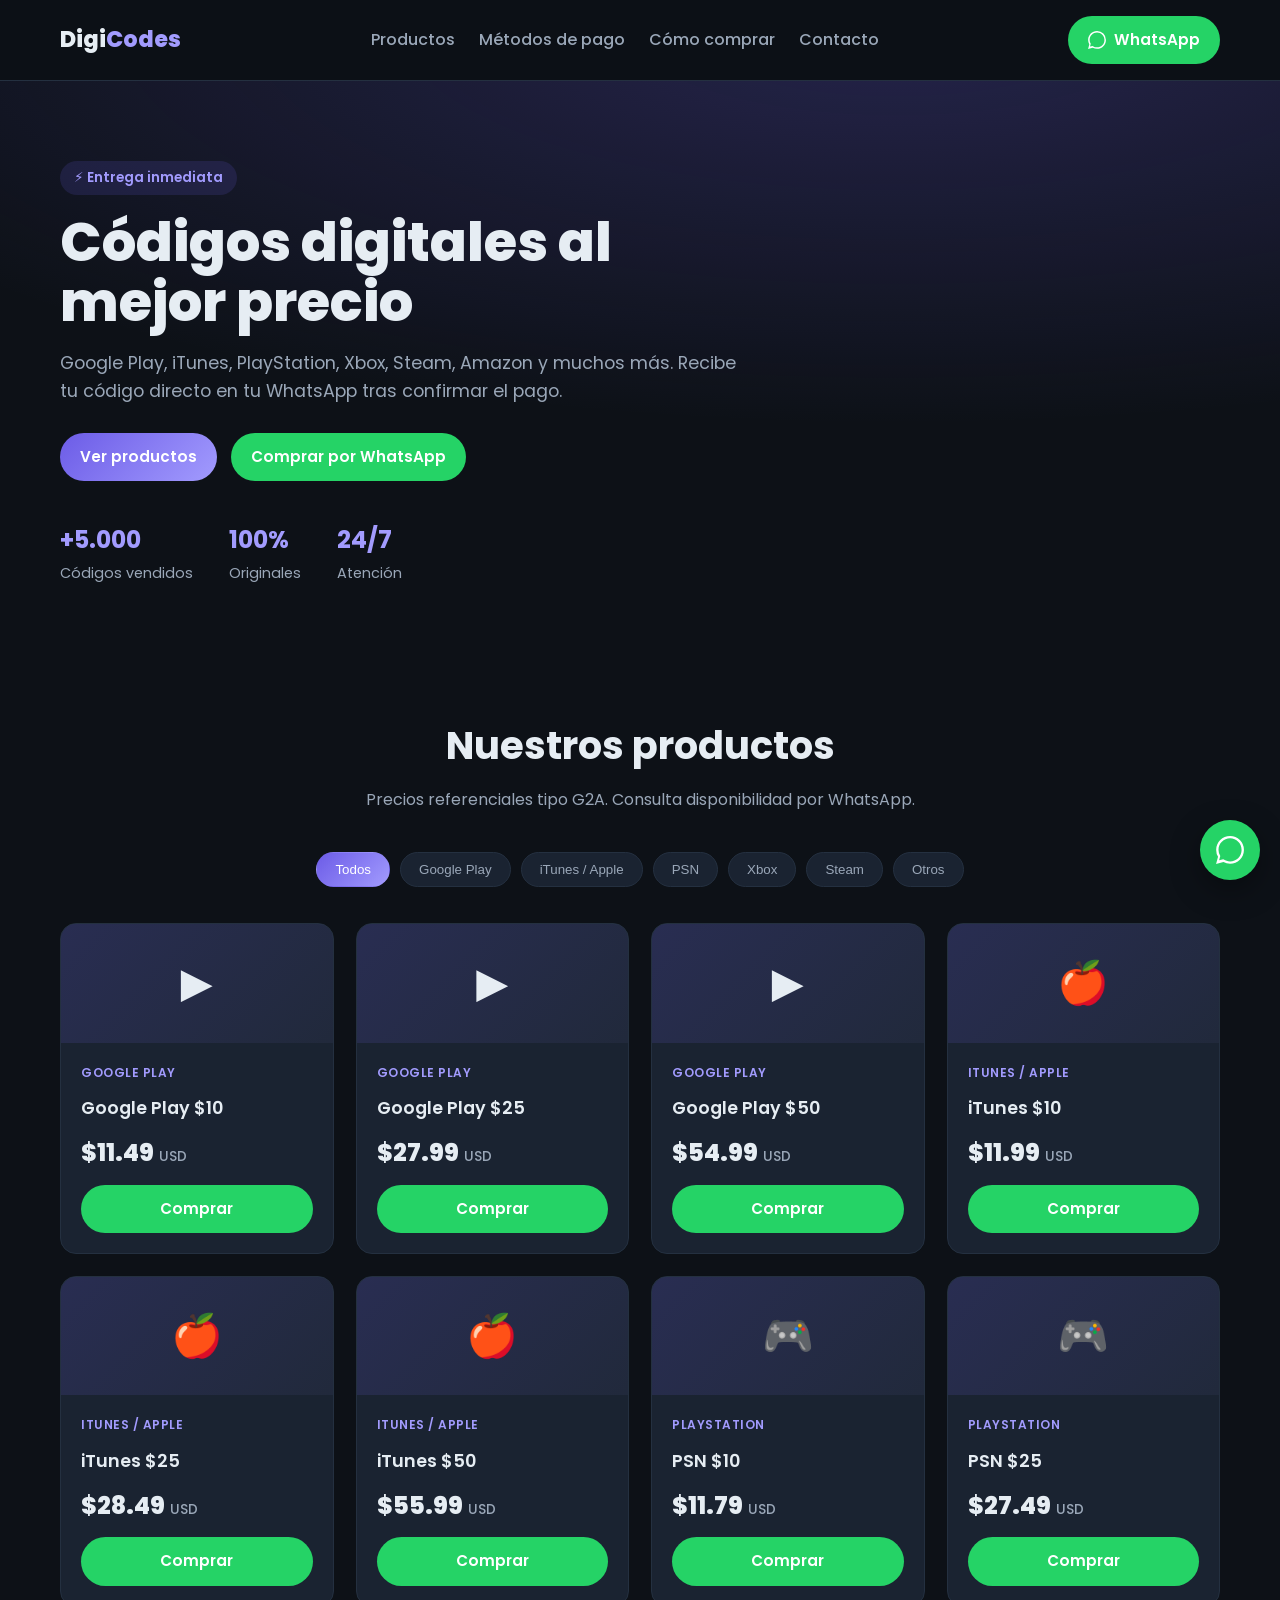
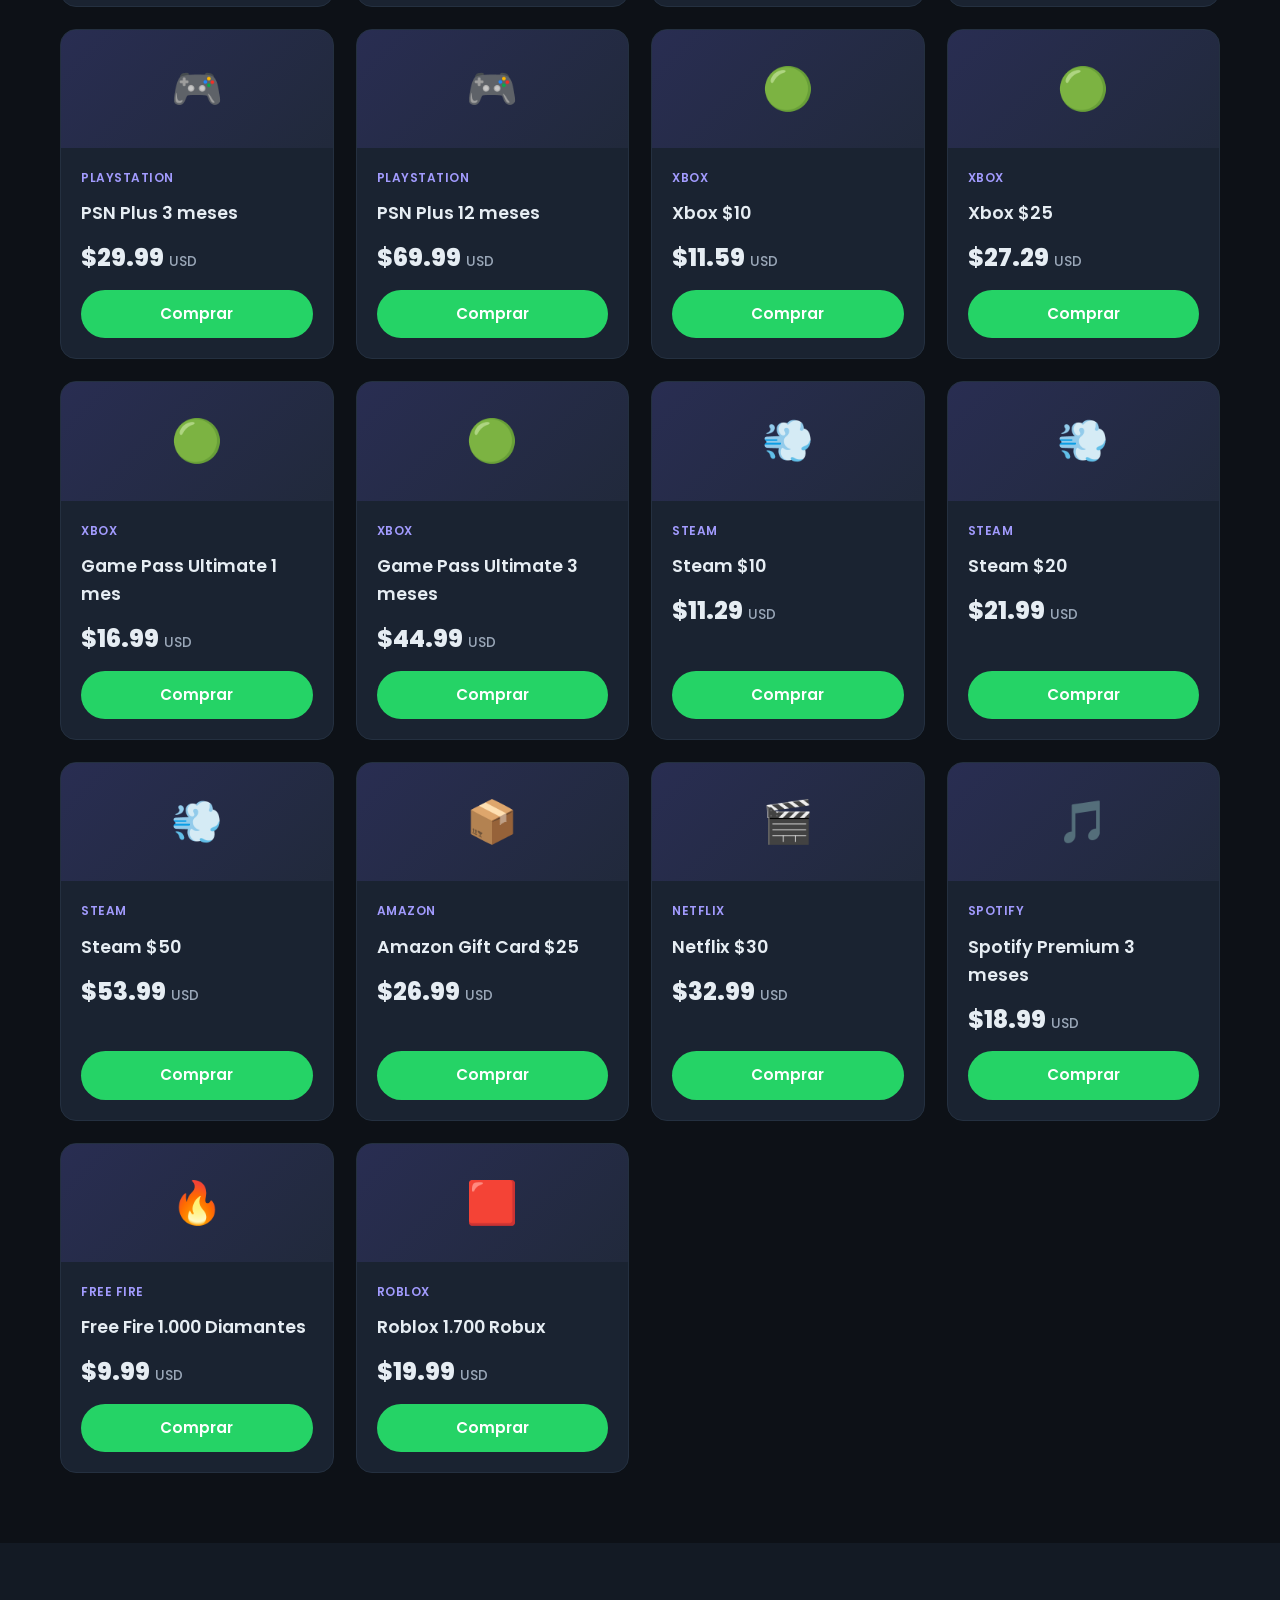
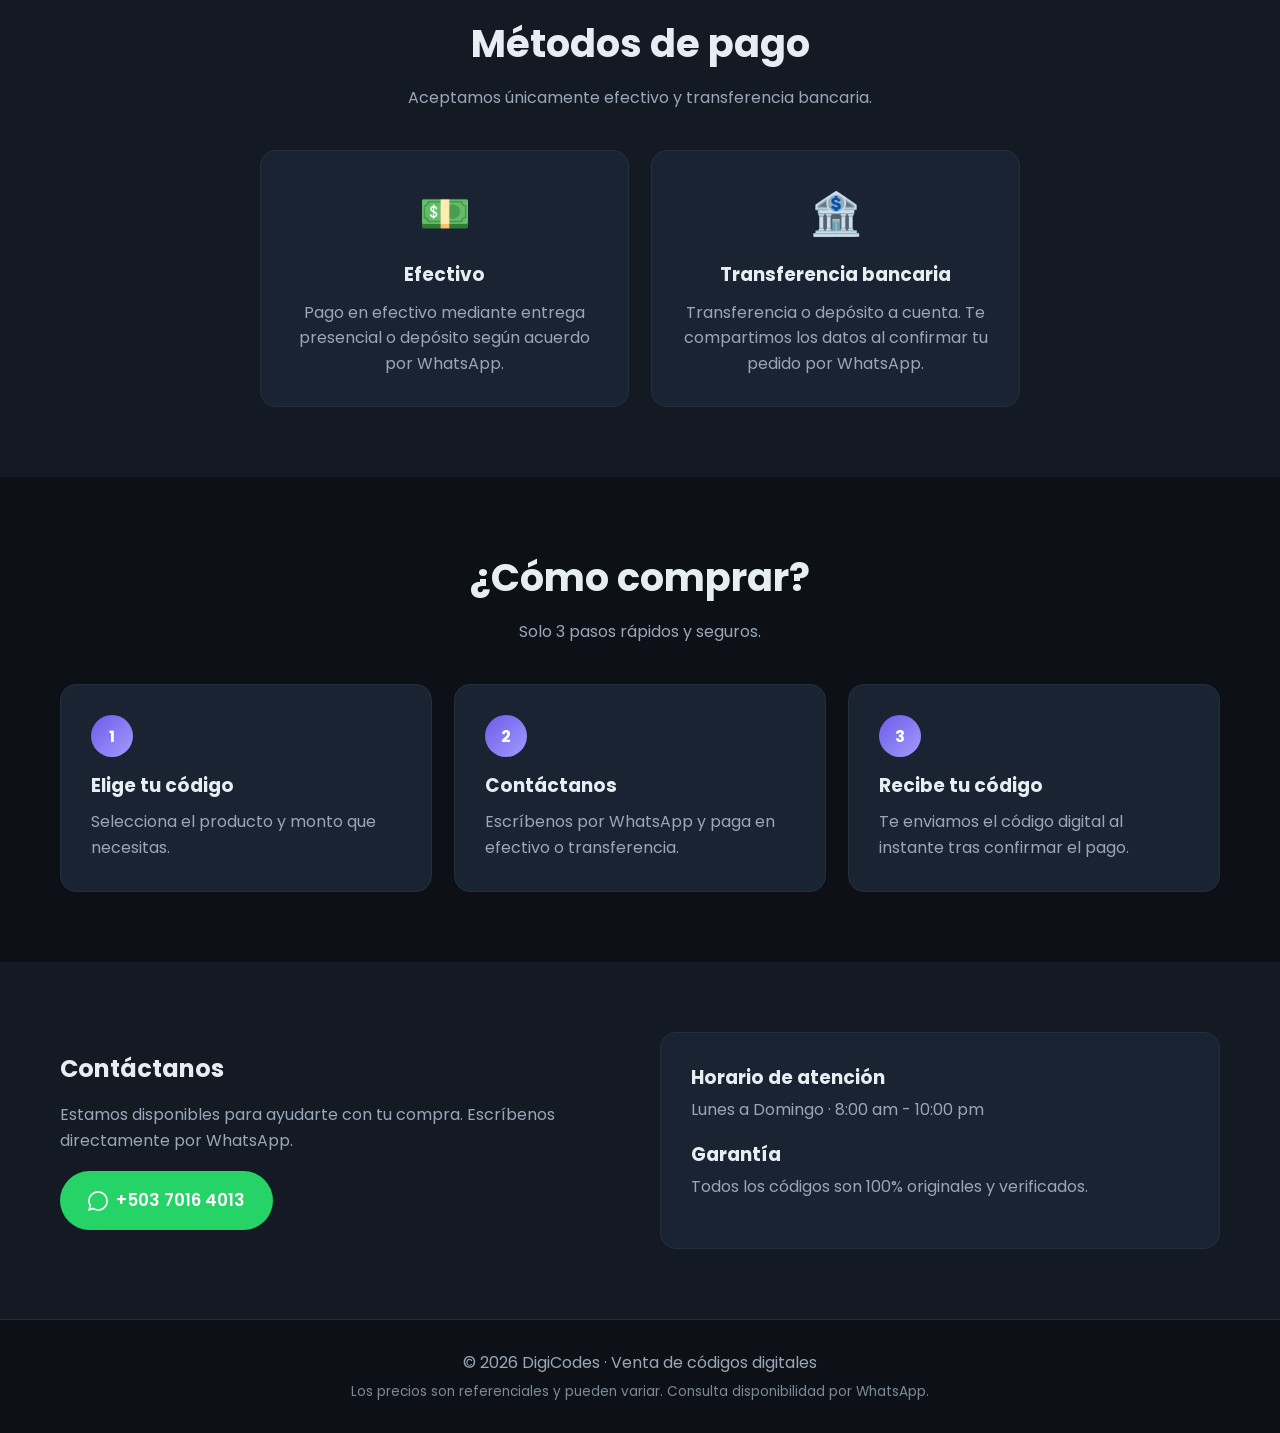
==== index.html @ 92177e7c "Crear tienda de códigos digitales (Google, iTunes, PSN, Xbox, etc.) con precios, pago en efectivo/tr" ====
<!DOCTYPE html>
<html lang="es">
<head>
  <meta charset="UTF-8">
  <meta name="viewport" content="width=device-width, initial-scale=1.0">
  <meta name="description" content="Venta de códigos digitales: Google Play, iTunes, PSN, Xbox, Steam, Amazon y más. Pago en efectivo y transferencia. Entrega rápida por WhatsApp.">
  <title>DigiCodes | Venta de Códigos Digitales</title>
  <link rel="preconnect" href="https://fonts.googleapis.com">
  <link href="https://fonts.googleapis.com/css2?family=Poppins:wght@400;500;600;700;800&display=swap" rel="stylesheet">
  <link rel="stylesheet" href="styles.css">
</head>
<body>
  <!-- Header -->
  <header class="header">
    <div class="container header__inner">
      <a href="#" class="logo">Digi<span>Codes</span></a>
      <nav class="nav" id="nav">
        <a href="#productos">Productos</a>
        <a href="#pagos">Métodos de pago</a>
        <a href="#como">Cómo comprar</a>
        <a href="#contacto">Contacto</a>
      </nav>
      <a class="btn btn--wa header__wa" href="https://wa.me/50370164013" target="_blank" rel="noopener">
        <svg viewBox="0 0 24 24" width="18" height="18" fill="currentColor"><path d="M.057 24l1.687-6.163a11.867 11.867 0 01-1.587-5.946C.16 5.335 5.495 0 12.05 0a11.82 11.82 0 018.413 3.488 11.824 11.824 0 013.48 8.414c-.003 6.557-5.338 11.892-11.893 11.892a11.9 11.9 0 01-5.688-1.448L.057 24zm6.597-3.807c1.676.995 3.276 1.591 5.392 1.592 5.448 0 9.886-4.434 9.889-9.885.002-5.462-4.415-9.89-9.881-9.892-5.452 0-9.887 4.434-9.889 9.884a9.82 9.82 0 001.51 5.26l-.999 3.648 3.478-.897z"/></svg>
        WhatsApp
      </a>
      <button class="nav-toggle" id="navToggle" aria-label="Abrir menú">☰</button>
    </div>
  </header>

  <!-- Hero -->
  <section class="hero">
    <div class="container hero__inner">
      <div class="hero__content">
        <span class="badge">⚡ Entrega inmediata</span>
        <h1>Códigos digitales al mejor precio</h1>
        <p>Google Play, iTunes, PlayStation, Xbox, Steam, Amazon y muchos más. Recibe tu código directo en tu WhatsApp tras confirmar el pago.</p>
        <div class="hero__actions">
          <a href="#productos" class="btn btn--primary">Ver productos</a>
          <a href="https://wa.me/50370164013?text=Hola,%20quiero%20comprar%20un%20c%C3%B3digo%20digital" target="_blank" rel="noopener" class="btn btn--wa">Comprar por WhatsApp</a>
        </div>
        <div class="hero__trust">
          <div><strong>+5.000</strong><span>Códigos vendidos</span></div>
          <div><strong>100%</strong><span>Originales</span></div>
          <div><strong>24/7</strong><span>Atención</span></div>
        </div>
      </div>
    </div>
  </section>

  <!-- Productos -->
  <section class="section" id="productos">
    <div class="container">
      <div class="section__head">
        <h2>Nuestros productos</h2>
        <p>Precios referenciales tipo G2A. Consulta disponibilidad por WhatsApp.</p>
      </div>

      <div class="filters" id="filters">
        <button class="chip active" data-filter="all">Todos</button>
        <button class="chip" data-filter="google">Google Play</button>
        <button class="chip" data-filter="apple">iTunes / Apple</button>
        <button class="chip" data-filter="psn">PSN</button>
        <button class="chip" data-filter="xbox">Xbox</button>
        <button class="chip" data-filter="steam">Steam</button>
        <button class="chip" data-filter="otros">Otros</button>
      </div>

      <div class="grid" id="productsGrid"><!-- Productos generados por JS --></div>
    </div>
  </section>

  <!-- Métodos de pago -->
  <section class="section section--alt" id="pagos">
    <div class="container">
      <div class="section__head">
        <h2>Métodos de pago</h2>
        <p>Aceptamos únicamente efectivo y transferencia bancaria.</p>
      </div>
      <div class="pay-grid">
        <div class="pay-card">
          <div class="pay-card__icon">💵</div>
          <h3>Efectivo</h3>
          <p>Pago en efectivo mediante entrega presencial o depósito según acuerdo por WhatsApp.</p>
        </div>
        <div class="pay-card">
          <div class="pay-card__icon">🏦</div>
          <h3>Transferencia bancaria</h3>
          <p>Transferencia o depósito a cuenta. Te compartimos los datos al confirmar tu pedido por WhatsApp.</p>
        </div>
      </div>
    </div>
  </section>

  <!-- Cómo comprar -->
  <section class="section" id="como">
    <div class="container">
      <div class="section__head">
        <h2>¿Cómo comprar?</h2>
        <p>Solo 3 pasos rápidos y seguros.</p>
      </div>
      <div class="steps">
        <div class="step"><span class="step__num">1</span><h3>Elige tu código</h3><p>Selecciona el producto y monto que necesitas.</p></div>
        <div class="step"><span class="step__num">2</span><h3>Contáctanos</h3><p>Escríbenos por WhatsApp y paga en efectivo o transferencia.</p></div>
        <div class="step"><span class="step__num">3</span><h3>Recibe tu código</h3><p>Te enviamos el código digital al instante tras confirmar el pago.</p></div>
      </div>
    </div>
  </section>

  <!-- Contacto -->
  <section class="section section--alt" id="contacto">
    <div class="container contacto">
      <div>
        <h2>Contáctanos</h2>
        <p>Estamos disponibles para ayudarte con tu compra. Escríbenos directamente por WhatsApp.</p>
        <a class="btn btn--wa btn--lg" href="https://wa.me/50370164013?text=Hola,%20quiero%20informaci%C3%B3n%20sobre%20los%20c%C3%B3digos%20digitales" target="_blank" rel="noopener">
          <svg viewBox="0 0 24 24" width="20" height="20" fill="currentColor"><path d="M.057 24l1.687-6.163a11.867 11.867 0 01-1.587-5.946C.16 5.335 5.495 0 12.05 0a11.82 11.82 0 018.413 3.488 11.824 11.824 0 013.48 8.414c-.003 6.557-5.338 11.892-11.893 11.892a11.9 11.9 0 01-5.688-1.448L.057 24zm6.597-3.807c1.676.995 3.276 1.591 5.392 1.592 5.448 0 9.886-4.434 9.889-9.885.002-5.462-4.415-9.89-9.881-9.892-5.452 0-9.887 4.434-9.889 9.884a9.82 9.82 0 001.51 5.26l-.999 3.648 3.478-.897z"/></svg>
          +503 7016 4013
        </a>
      </div>
      <div class="contacto__box">
        <h3>Horario de atención</h3>
        <p>Lunes a Domingo · 8:00 am - 10:00 pm</p>
        <h3>Garantía</h3>
        <p>Todos los códigos son 100% originales y verificados.</p>
      </div>
    </div>
  </section>

  <!-- Footer -->
  <footer class="footer">
    <div class="container footer__inner">
      <p>© <span id="year"></span> DigiCodes · Venta de códigos digitales</p>
      <p class="footer__note">Los precios son referenciales y pueden variar. Consulta disponibilidad por WhatsApp.</p>
    </div>
  </footer>

  <a class="wa-float" href="https://wa.me/50370164013?text=Hola,%20quiero%20comprar%20un%20c%C3%B3digo%20digital" target="_blank" rel="noopener" aria-label="WhatsApp">
    <svg viewBox="0 0 24 24" width="28" height="28" fill="currentColor"><path d="M.057 24l1.687-6.163a11.867 11.867 0 01-1.587-5.946C.16 5.335 5.495 0 12.05 0a11.82 11.82 0 018.413 3.488 11.824 11.824 0 013.48 8.414c-.003 6.557-5.338 11.892-11.893 11.892a11.9 11.9 0 01-5.688-1.448L.057 24zm6.597-3.807c1.676.995 3.276 1.591 5.392 1.592 5.448 0 9.886-4.434 9.889-9.885.002-5.462-4.415-9.89-9.881-9.892-5.452 0-9.887 4.434-9.889 9.884a9.82 9.82 0 001.51 5.26l-.999 3.648 3.478-.897z"/></svg>
  </a>

  <script src="script.js"></script>
</body>
</html>
---- styles.css ----
:root{
  --bg:#0d1117;
  --bg-alt:#131a24;
  --card:#1a2331;
  --primary:#6c5ce7;
  --primary-2:#a29bfe;
  --wa:#25d366;
  --text:#e6edf3;
  --muted:#9aa7b8;
  --border:#243040;
  --radius:16px;
  --shadow:0 10px 30px rgba(0,0,0,.35);
}
*{margin:0;padding:0;box-sizing:border-box}
html{scroll-behavior:smooth}
body{font-family:'Poppins',system-ui,sans-serif;background:var(--bg);color:var(--text);line-height:1.6}
.container{width:min(1160px,92%);margin:0 auto}
a{color:inherit;text-decoration:none}
img{max-width:100%}

/* Buttons */
.btn{display:inline-flex;align-items:center;gap:8px;padding:12px 20px;border-radius:999px;font-weight:600;font-size:.95rem;border:none;cursor:pointer;transition:.2s transform,.2s box-shadow,.2s background}
.btn:hover{transform:translateY(-2px)}
.btn--primary{background:linear-gradient(135deg,var(--primary),var(--primary-2));color:#fff}
.btn--wa{background:var(--wa);color:#fff}
.btn--lg{padding:16px 28px;font-size:1.05rem}

/* Header */
.header{position:sticky;top:0;z-index:50;background:rgba(13,17,23,.85);backdrop-filter:blur(12px);border-bottom:1px solid var(--border)}
.header__inner{display:flex;align-items:center;justify-content:space-between;gap:16px;padding:16px 0}
.logo{font-weight:800;font-size:1.4rem}
.logo span{color:var(--primary-2)}
.nav{display:flex;gap:24px}
.nav a{color:var(--muted);font-weight:500;transition:.2s color}
.nav a:hover{color:var(--text)}
.nav-toggle{display:none;background:none;border:none;color:var(--text);font-size:1.6rem;cursor:pointer}

/* Hero */
.hero{padding:80px 0 60px;background:radial-gradient(1200px 400px at 70% -10%,rgba(108,92,231,.25),transparent),var(--bg)}
.hero__content{max-width:680px}
.badge{display:inline-block;background:rgba(108,92,231,.15);color:var(--primary-2);padding:6px 14px;border-radius:999px;font-size:.85rem;font-weight:600;margin-bottom:18px}
.hero h1{font-size:clamp(2rem,5vw,3.4rem);font-weight:800;line-height:1.1;margin-bottom:16px}
.hero p{color:var(--muted);font-size:1.1rem;margin-bottom:28px}
.hero__actions{display:flex;flex-wrap:wrap;gap:14px;margin-bottom:40px}
.hero__trust{display:flex;gap:36px;flex-wrap:wrap}
.hero__trust strong{display:block;font-size:1.5rem;color:var(--primary-2)}
.hero__trust span{color:var(--muted);font-size:.9rem}

/* Sections */
.section{padding:70px 0}
.section--alt{background:var(--bg-alt)}
.section__head{text-align:center;max-width:620px;margin:0 auto 40px}
.section__head h2{font-size:clamp(1.6rem,3vw,2.4rem);font-weight:700;margin-bottom:10px}
.section__head p{color:var(--muted)}

/* Filters */
.filters{display:flex;flex-wrap:wrap;gap:10px;justify-content:center;margin-bottom:36px}
.chip{background:var(--card);border:1px solid var(--border);color:var(--muted);padding:9px 18px;border-radius:999px;cursor:pointer;font-weight:500;transition:.2s}
.chip:hover{color:var(--text)}
.chip.active{background:linear-gradient(135deg,var(--primary),var(--primary-2));color:#fff;border-color:transparent}

/* Product grid */
.grid{display:grid;grid-template-columns:repeat(auto-fill,minmax(250px,1fr));gap:22px}
.card{background:var(--card);border:1px solid var(--border);border-radius:var(--radius);overflow:hidden;display:flex;flex-direction:column;transition:.25s transform,.25s box-shadow}
.card:hover{transform:translateY(-6px);box-shadow:var(--shadow)}
.card__top{padding:26px;text-align:center;font-size:2.6rem;background:linear-gradient(135deg,rgba(108,92,231,.18),rgba(162,155,254,.05))}
.card__body{padding:20px;display:flex;flex-direction:column;gap:12px;flex:1}
.card__cat{font-size:.75rem;text-transform:uppercase;letter-spacing:.5px;color:var(--primary-2);font-weight:600}
.card__title{font-size:1.1rem;font-weight:600}
.card__price{font-size:1.5rem;font-weight:800}
.card__price small{font-size:.85rem;color:var(--muted);font-weight:500}
.card .btn{margin-top:auto;justify-content:center}

/* Payments */
.pay-grid{display:grid;grid-template-columns:repeat(auto-fit,minmax(260px,1fr));gap:22px;max-width:760px;margin:0 auto}
.pay-card{background:var(--card);border:1px solid var(--border);border-radius:var(--radius);padding:30px;text-align:center}
.pay-card__icon{font-size:2.6rem;margin-bottom:12px}
.pay-card h3{margin-bottom:10px}
.pay-card p{color:var(--muted)}

/* Steps */
.steps{display:grid;grid-template-columns:repeat(auto-fit,minmax(240px,1fr));gap:22px}
.step{background:var(--card);border:1px solid var(--border);border-radius:var(--radius);padding:30px;position:relative}
.step__num{display:inline-flex;align-items:center;justify-content:center;width:42px;height:42px;border-radius:50%;background:linear-gradient(135deg,var(--primary),var(--primary-2));color:#fff;font-weight:700;margin-bottom:14px}
.step h3{margin-bottom:8px}
.step p{color:var(--muted)}

/* Contacto */
.contacto{display:grid;grid-template-columns:1fr 1fr;gap:40px;align-items:center}
.contacto h2{margin-bottom:14px}
.contacto p{color:var(--muted);margin-bottom:18px}
.contacto__box{background:var(--card);border:1px solid var(--border);border-radius:var(--radius);padding:30px}
.contacto__box h3{margin-bottom:4px}
.contacto__box p{margin-bottom:18px}

/* Footer */
.footer{border-top:1px solid var(--border);padding:30px 0;background:var(--bg)}
.footer__inner{text-align:center;color:var(--muted)}
.footer__note{font-size:.85rem;margin-top:6px;opacity:.8}

/* WhatsApp float */
.wa-float{position:fixed;right:20px;bottom:20px;width:60px;height:60px;background:var(--wa);color:#fff;border-radius:50%;display:flex;align-items:center;justify-content:center;box-shadow:var(--shadow);z-index:60;transition:.2s transform}
.wa-float:hover{transform:scale(1.08)}

/* Responsive */
@media(max-width:820px){
  .nav{position:fixed;top:68px;right:0;flex-direction:column;background:var(--bg-alt);width:220px;padding:20px;gap:16px;border-left:1px solid var(--border);border-bottom:1px solid var(--border);border-radius:0 0 0 16px;transform:translateX(110%);transition:.25s;height:auto}
  .nav.open{transform:translateX(0)}
  .nav-toggle{display:block}
  .header__wa{display:none}
  .contacto{grid-template-columns:1fr}
}
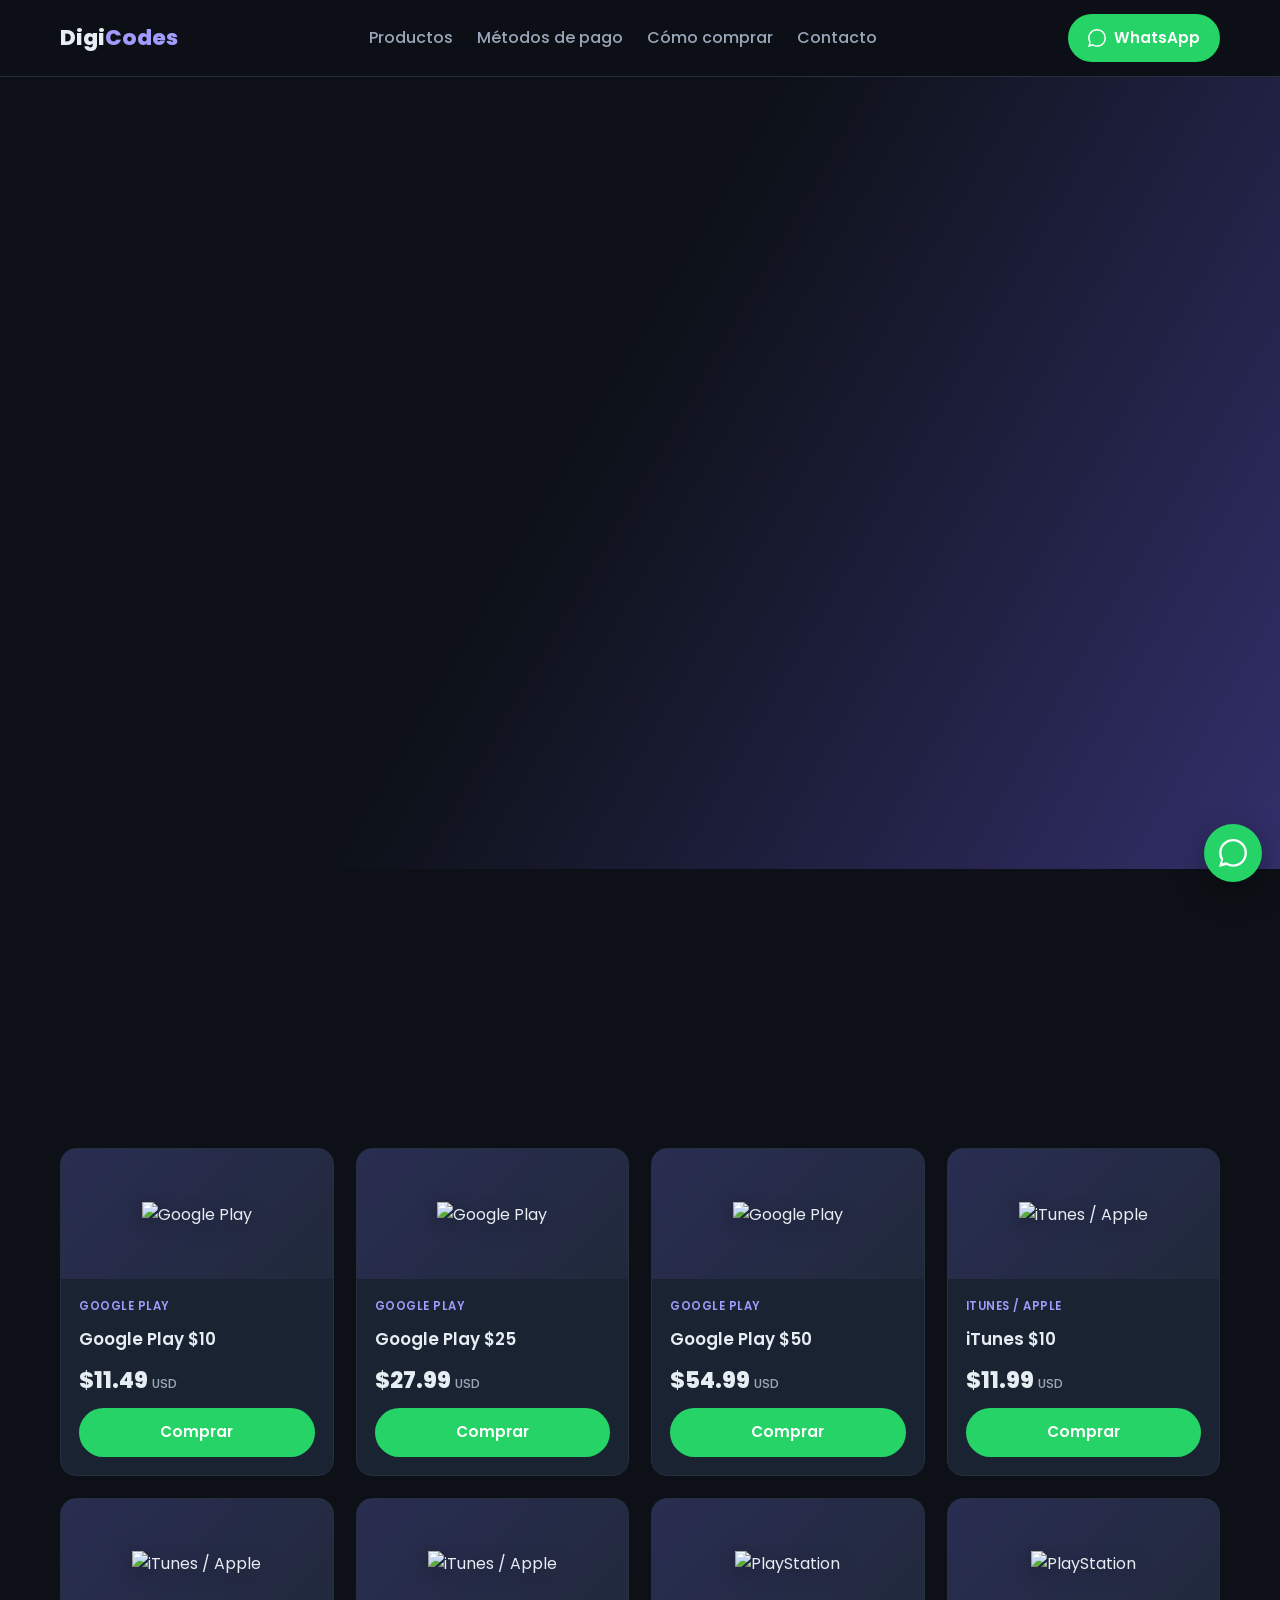
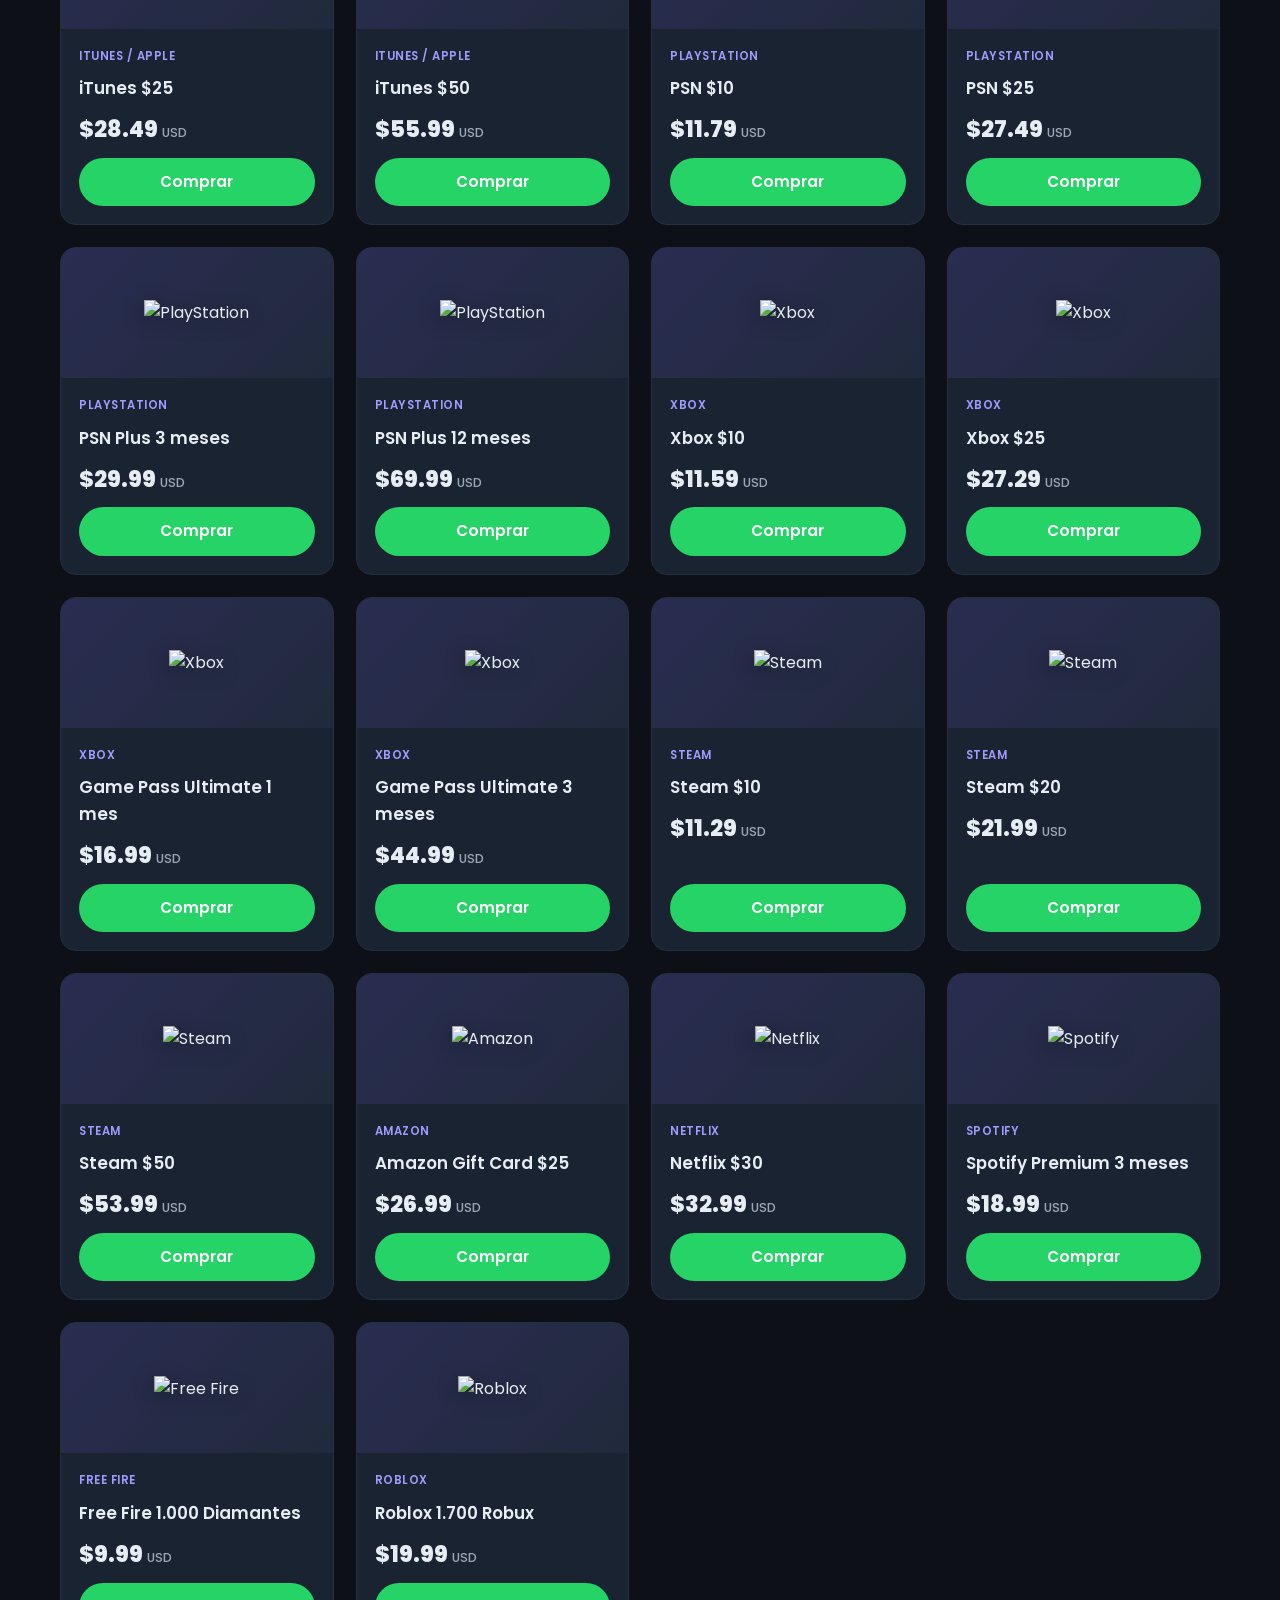
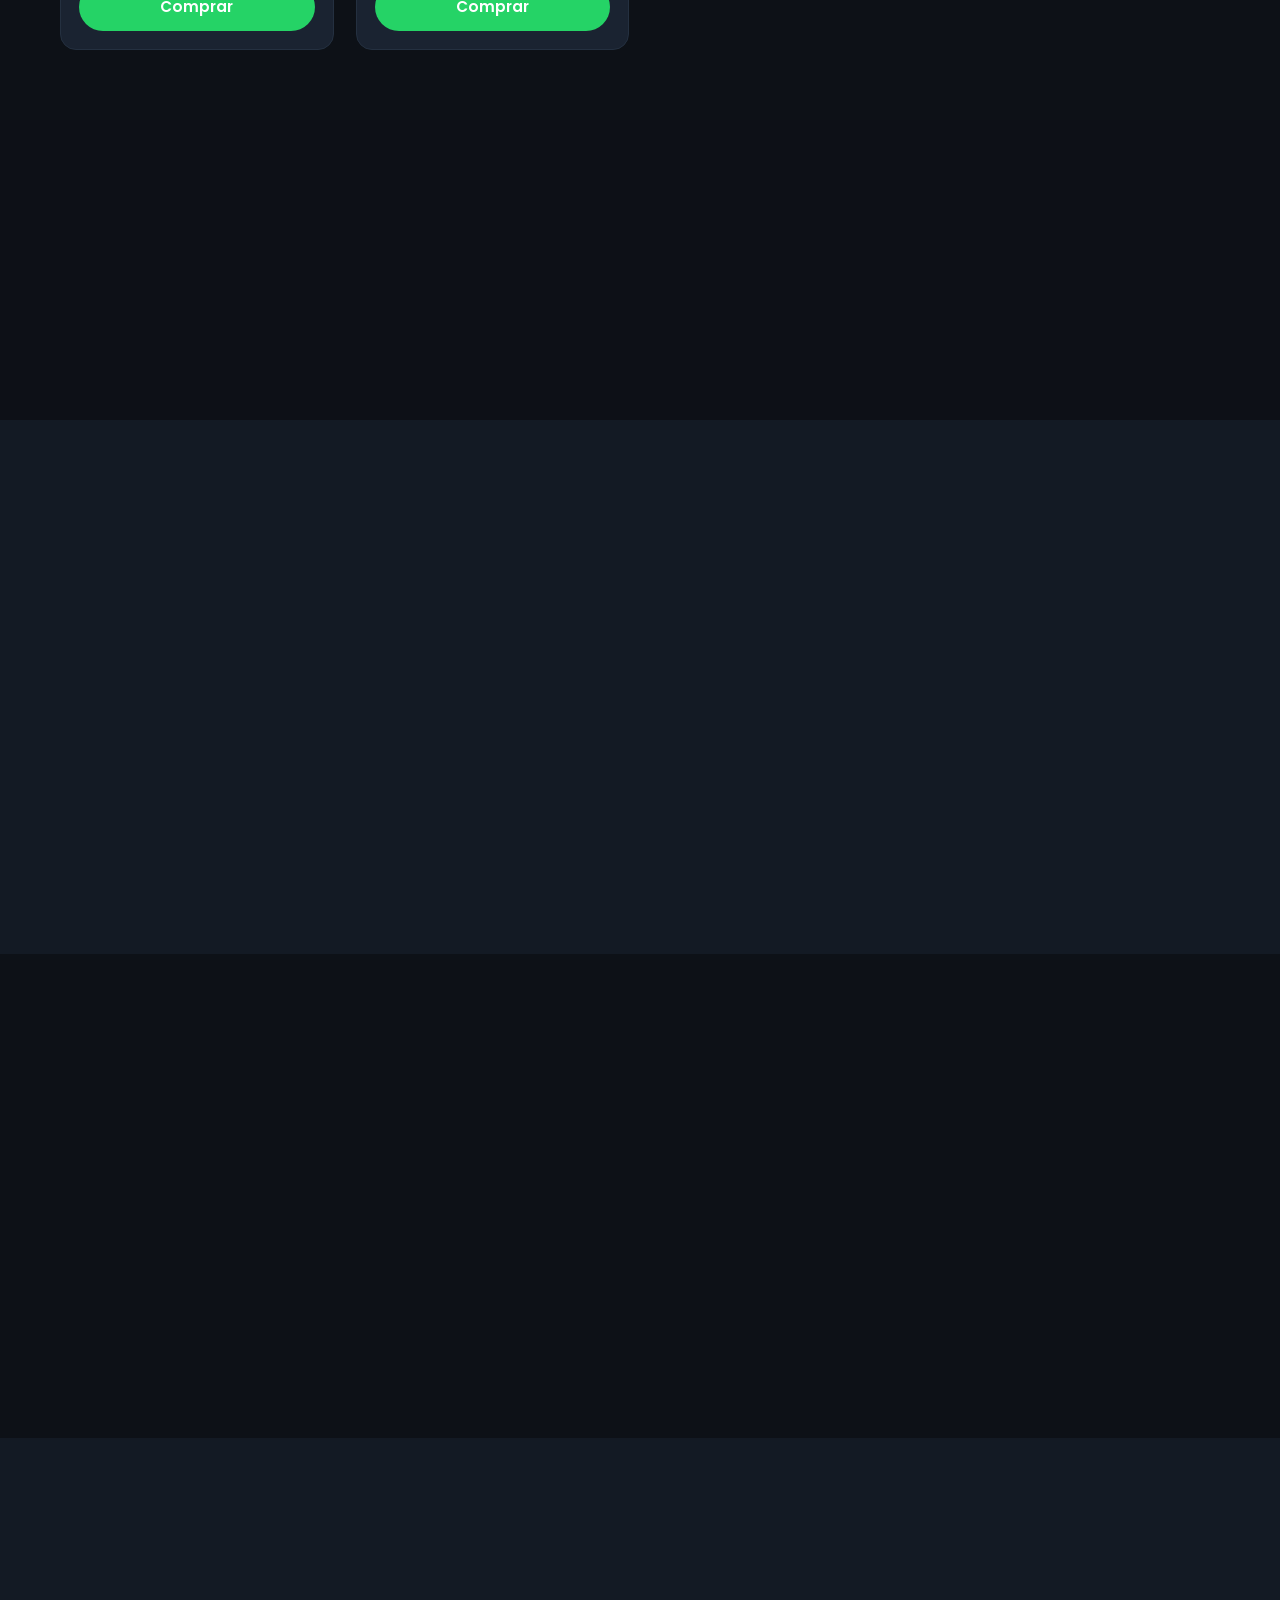
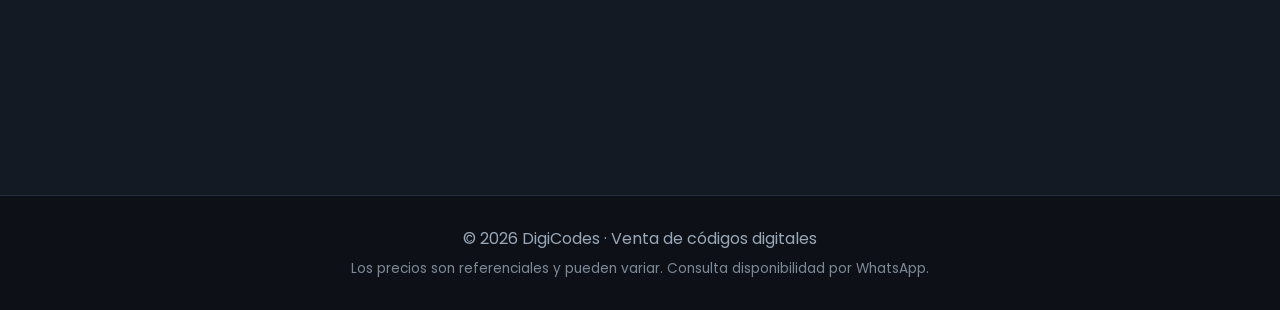
==== commit da7504de: "Agregar canvas de animación gaming al hero y banner" ====
--- a/index.html
+++ b/index.html
@@ -28,10 +28,12 @@
     </div>
   </header>
 
-  <!-- Hero -->
+  <!-- Hero con animación de bloques (estilo gaming) -->
   <section class="hero">
+    <canvas class="hero__canvas" id="heroCanvas"></canvas>
+    <div class="hero__overlay"></div>
     <div class="container hero__inner">
-      <div class="hero__content">
+      <div class="hero__content" data-reveal>
         <span class="badge">⚡ Entrega inmediata</span>
         <h1>Códigos digitales al mejor precio</h1>
         <p>Google Play, iTunes, PlayStation, Xbox, Steam, Amazon y muchos más. Recibe tu código directo en tu WhatsApp tras confirmar el pago.</p>
@@ -51,12 +53,12 @@
   <!-- Productos -->
   <section class="section" id="productos">
     <div class="container">
-      <div class="section__head">
+      <div class="section__head" data-reveal>
         <h2>Nuestros productos</h2>
         <p>Precios referenciales tipo G2A. Consulta disponibilidad por WhatsApp.</p>
       </div>
 
-      <div class="filters" id="filters">
+      <div class="filters" id="filters" data-reveal>
         <button class="chip active" data-filter="all">Todos</button>
         <button class="chip" data-filter="google">Google Play</button>
         <button class="chip" data-filter="apple">iTunes / Apple</button>
@@ -70,20 +72,29 @@
     </div>
   </section>
 
+  <!-- Banner con animación -->
+  <section class="parallax-banner" id="banner">
+    <canvas class="parallax-banner__canvas" id="bannerCanvas"></canvas>
+    <div class="parallax-banner__content" data-reveal>
+      <h2>Entrega inmediata por WhatsApp</h2>
+      <p>Paga y recibe tu código al instante.</p>
+    </div>
+  </section>
+
   <!-- Métodos de pago -->
   <section class="section section--alt" id="pagos">
     <div class="container">
-      <div class="section__head">
+      <div class="section__head" data-reveal>
         <h2>Métodos de pago</h2>
         <p>Aceptamos únicamente efectivo y transferencia bancaria.</p>
       </div>
       <div class="pay-grid">
-        <div class="pay-card">
+        <div class="pay-card" data-reveal>
           <div class="pay-card__icon">💵</div>
           <h3>Efectivo</h3>
           <p>Pago en efectivo mediante entrega presencial o depósito según acuerdo por WhatsApp.</p>
         </div>
-        <div class="pay-card">
+        <div class="pay-card" data-reveal>
           <div class="pay-card__icon">🏦</div>
           <h3>Transferencia bancaria</h3>
           <p>Transferencia o depósito a cuenta. Te compartimos los datos al confirmar tu pedido por WhatsApp.</p>
@@ -95,14 +106,14 @@
   <!-- Cómo comprar -->
   <section class="section" id="como">
     <div class="container">
-      <div class="section__head">
+      <div class="section__head" data-reveal>
         <h2>¿Cómo comprar?</h2>
         <p>Solo 3 pasos rápidos y seguros.</p>
       </div>
       <div class="steps">
-        <div class="step"><span class="step__num">1</span><h3>Elige tu código</h3><p>Selecciona el producto y monto que necesitas.</p></div>
-        <div class="step"><span class="step__num">2</span><h3>Contáctanos</h3><p>Escríbenos por WhatsApp y paga en efectivo o transferencia.</p></div>
-        <div class="step"><span class="step__num">3</span><h3>Recibe tu código</h3><p>Te enviamos el código digital al instante tras confirmar el pago.</p></div>
+        <div class="step" data-reveal><span class="step__num">1</span><h3>Elige tu código</h3><p>Selecciona el producto y monto que necesitas.</p></div>
+        <div class="step" data-reveal><span class="step__num">2</span><h3>Contáctanos</h3><p>Escríbenos por WhatsApp y paga en efectivo o transferencia.</p></div>
+        <div class="step" data-reveal><span class="step__num">3</span><h3>Recibe tu código</h3><p>Te enviamos el código digital al instante tras confirmar el pago.</p></div>
       </div>
     </div>
   </section>
@@ -110,7 +121,7 @@
   <!-- Contacto -->
   <section class="section section--alt" id="contacto">
     <div class="container contacto">
-      <div>
+      <div data-reveal>
         <h2>Contáctanos</h2>
         <p>Estamos disponibles para ayudarte con tu compra. Escríbenos directamente por WhatsApp.</p>
         <a class="btn btn--wa btn--lg" href="https://wa.me/50370164013?text=Hola,%20quiero%20informaci%C3%B3n%20sobre%20los%20c%C3%B3digos%20digitales" target="_blank" rel="noopener">
@@ -118,7 +129,7 @@
           +503 7016 4013
         </a>
       </div>
-      <div class="contacto__box">
+      <div class="contacto__box" data-reveal>
         <h3>Horario de atención</h3>
         <p>Lunes a Domingo · 8:00 am - 10:00 pm</p>
         <h3>Garantía</h3>
@@ -139,6 +150,8 @@
     <svg viewBox="0 0 24 24" width="28" height="28" fill="currentColor"><path d="M.057 24l1.687-6.163a11.867 11.867 0 01-1.587-5.946C.16 5.335 5.495 0 12.05 0a11.82 11.82 0 018.413 3.488 11.824 11.824 0 013.48 8.414c-.003 6.557-5.338 11.892-11.893 11.892a11.9 11.9 0 01-5.688-1.448L.057 24zm6.597-3.807c1.676.995 3.276 1.591 5.392 1.592 5.448 0 9.886-4.434 9.889-9.885.002-5.462-4.415-9.89-9.881-9.892-5.452 0-9.887 4.434-9.889 9.884a9.82 9.82 0 001.51 5.26l-.999 3.648 3.478-.897z"/></svg>
   </a>
 
+  <script src="https://cdn.jsdelivr.net/npm/gsap@3.12.5/dist/gsap.min.js"></script>
+  <script src="https://cdn.jsdelivr.net/npm/gsap@3.12.5/dist/ScrollTrigger.min.js"></script>
   <script src="script.js"></script>
 </body>
 </html>
--- a/styles.css
+++ b/styles.css
@@ -12,64 +12,87 @@
   --shadow:0 10px 30px rgba(0,0,0,.35);
 }
 *{margin:0;padding:0;box-sizing:border-box}
-html{scroll-behavior:smooth}
-body{font-family:'Poppins',system-ui,sans-serif;background:var(--bg);color:var(--text);line-height:1.6}
+html{scroll-behavior:smooth;-webkit-text-size-adjust:100%}
+body{font-family:'Poppins',system-ui,sans-serif;background:var(--bg);color:var(--text);line-height:1.6;overflow-x:hidden;-webkit-font-smoothing:antialiased;-webkit-overflow-scrolling:touch}
 .container{width:min(1160px,92%);margin:0 auto}
 a{color:inherit;text-decoration:none}
-img{max-width:100%}
+img{max-width:100%;display:block}
+::selection{background:var(--primary);color:#fff}
+
+/* Scrollbar */
+::-webkit-scrollbar{width:10px}
+::-webkit-scrollbar-track{background:var(--bg)}
+::-webkit-scrollbar-thumb{background:var(--border);border-radius:10px}
+::-webkit-scrollbar-thumb:hover{background:var(--primary)}
 
 /* Buttons */
-.btn{display:inline-flex;align-items:center;gap:8px;padding:12px 20px;border-radius:999px;font-weight:600;font-size:.95rem;border:none;cursor:pointer;transition:.2s transform,.2s box-shadow,.2s background}
+.btn{display:inline-flex;align-items:center;justify-content:center;gap:8px;padding:12px 20px;border-radius:999px;font-weight:600;font-size:.95rem;border:none;cursor:pointer;transition:.2s transform,.2s box-shadow,.2s background;text-align:center}
 .btn:hover{transform:translateY(-2px)}
+.btn:active{transform:translateY(0)}
 .btn--primary{background:linear-gradient(135deg,var(--primary),var(--primary-2));color:#fff}
 .btn--wa{background:var(--wa);color:#fff}
 .btn--lg{padding:16px 28px;font-size:1.05rem}
 
 /* Header */
-.header{position:sticky;top:0;z-index:50;background:rgba(13,17,23,.85);backdrop-filter:blur(12px);border-bottom:1px solid var(--border)}
-.header__inner{display:flex;align-items:center;justify-content:space-between;gap:16px;padding:16px 0}
-.logo{font-weight:800;font-size:1.4rem}
+.header{position:sticky;top:0;z-index:50;background:rgba(13,17,23,.9);backdrop-filter:blur(12px);border-bottom:1px solid var(--border)}
+.header__inner{display:flex;align-items:center;justify-content:space-between;gap:16px;padding:14px 0}
+.logo{font-weight:800;font-size:1.35rem}
 .logo span{color:var(--primary-2)}
 .nav{display:flex;gap:24px}
 .nav a{color:var(--muted);font-weight:500;transition:.2s color}
 .nav a:hover{color:var(--text)}
-.nav-toggle{display:none;background:none;border:none;color:var(--text);font-size:1.6rem;cursor:pointer}
+.nav-toggle{display:none;background:none;border:none;color:var(--text);font-size:1.6rem;cursor:pointer;line-height:1;padding:4px}
 
-/* Hero */
-.hero{padding:80px 0 60px;background:radial-gradient(1200px 400px at 70% -10%,rgba(108,92,231,.25),transparent),var(--bg)}
+/* Hero con parallax */
+.hero{position:relative;min-height:88vh;display:flex;align-items:center;overflow:hidden}
+.hero__bg{position:absolute;inset:-15% 0;background:url('https://picsum.photos/id/1015/1600/1000') center/cover no-repeat;will-change:transform;z-index:0}
+.hero__overlay{position:absolute;inset:0;background:linear-gradient(120deg,rgba(13,17,23,.94) 0%,rgba(13,17,23,.78) 45%,rgba(108,92,231,.4) 100%);z-index:1}
+.hero__inner{position:relative;z-index:2;padding:60px 0}
 .hero__content{max-width:680px}
-.badge{display:inline-block;background:rgba(108,92,231,.15);color:var(--primary-2);padding:6px 14px;border-radius:999px;font-size:.85rem;font-weight:600;margin-bottom:18px}
-.hero h1{font-size:clamp(2rem,5vw,3.4rem);font-weight:800;line-height:1.1;margin-bottom:16px}
-.hero p{color:var(--muted);font-size:1.1rem;margin-bottom:28px}
+.badge{display:inline-block;background:rgba(108,92,231,.2);color:var(--primary-2);padding:6px 14px;border-radius:999px;font-size:.85rem;font-weight:600;margin-bottom:18px}
+.hero h1{font-size:clamp(1.9rem,5vw,3.4rem);font-weight:800;line-height:1.12;margin-bottom:16px}
+.hero p{color:#c9d3e0;font-size:clamp(.98rem,2.4vw,1.1rem);margin-bottom:28px}
 .hero__actions{display:flex;flex-wrap:wrap;gap:14px;margin-bottom:40px}
 .hero__trust{display:flex;gap:36px;flex-wrap:wrap}
 .hero__trust strong{display:block;font-size:1.5rem;color:var(--primary-2)}
 .hero__trust span{color:var(--muted);font-size:.9rem}
 
+/* Reveal animation base */
+[data-reveal]{opacity:0}
+
 /* Sections */
 .section{padding:70px 0}
 .section--alt{background:var(--bg-alt)}
 .section__head{text-align:center;max-width:620px;margin:0 auto 40px}
-.section__head h2{font-size:clamp(1.6rem,3vw,2.4rem);font-weight:700;margin-bottom:10px}
+.section__head h2{font-size:clamp(1.5rem,3vw,2.4rem);font-weight:700;margin-bottom:10px}
 .section__head p{color:var(--muted)}
+
+/* Parallax banner intermedio */
+.parallax-banner{position:relative;height:300px;display:flex;align-items:center;justify-content:center;text-align:center;overflow:hidden}
+.parallax-banner__bg{position:absolute;inset:-20% 0;background:url('https://picsum.photos/id/1043/1600/900') center/cover no-repeat;will-change:transform;z-index:0}
+.parallax-banner::after{content:'';position:absolute;inset:0;background:rgba(13,17,23,.7);z-index:1}
+.parallax-banner__content{position:relative;z-index:2;padding:0 20px}
+.parallax-banner__content h2{font-size:clamp(1.4rem,4vw,2.6rem);font-weight:800}
+.parallax-banner__content p{color:#c9d3e0;margin-top:8px}
 
 /* Filters */
 .filters{display:flex;flex-wrap:wrap;gap:10px;justify-content:center;margin-bottom:36px}
-.chip{background:var(--card);border:1px solid var(--border);color:var(--muted);padding:9px 18px;border-radius:999px;cursor:pointer;font-weight:500;transition:.2s}
+.chip{background:var(--card);border:1px solid var(--border);color:var(--muted);padding:9px 18px;border-radius:999px;cursor:pointer;font-weight:500;font-size:.9rem;transition:.2s}
 .chip:hover{color:var(--text)}
 .chip.active{background:linear-gradient(135deg,var(--primary),var(--primary-2));color:#fff;border-color:transparent}
 
 /* Product grid */
-.grid{display:grid;grid-template-columns:repeat(auto-fill,minmax(250px,1fr));gap:22px}
+.grid{display:grid;grid-template-columns:repeat(auto-fill,minmax(230px,1fr));gap:22px}
 .card{background:var(--card);border:1px solid var(--border);border-radius:var(--radius);overflow:hidden;display:flex;flex-direction:column;transition:.25s transform,.25s box-shadow}
 .card:hover{transform:translateY(-6px);box-shadow:var(--shadow)}
-.card__top{padding:26px;text-align:center;font-size:2.6rem;background:linear-gradient(135deg,rgba(108,92,231,.18),rgba(162,155,254,.05))}
-.card__body{padding:20px;display:flex;flex-direction:column;gap:12px;flex:1}
-.card__cat{font-size:.75rem;text-transform:uppercase;letter-spacing:.5px;color:var(--primary-2);font-weight:600}
-.card__title{font-size:1.1rem;font-weight:600}
-.card__price{font-size:1.5rem;font-weight:800}
-.card__price small{font-size:.85rem;color:var(--muted);font-weight:500}
-.card .btn{margin-top:auto;justify-content:center}
+.card__top{height:130px;display:flex;align-items:center;justify-content:center;padding:20px;background:linear-gradient(135deg,rgba(108,92,231,.18),rgba(162,155,254,.05))}
+.card__img{max-height:70px;max-width:70%;width:auto;object-fit:contain;filter:drop-shadow(0 4px 10px rgba(0,0,0,.35))}
+.card__body{padding:18px;display:flex;flex-direction:column;gap:10px;flex:1}
+.card__cat{font-size:.72rem;text-transform:uppercase;letter-spacing:.5px;color:var(--primary-2);font-weight:600}
+.card__title{font-size:1.05rem;font-weight:600}
+.card__price{font-size:1.4rem;font-weight:800}
+.card__price small{font-size:.8rem;color:var(--muted);font-weight:500}
+.card .btn{margin-top:auto;justify-content:center;width:100%}
 
 /* Payments */
 .pay-grid{display:grid;grid-template-columns:repeat(auto-fit,minmax(260px,1fr));gap:22px;max-width:760px;margin:0 auto}
@@ -99,14 +122,60 @@
 .footer__note{font-size:.85rem;margin-top:6px;opacity:.8}
 
 /* WhatsApp float */
-.wa-float{position:fixed;right:20px;bottom:20px;width:60px;height:60px;background:var(--wa);color:#fff;border-radius:50%;display:flex;align-items:center;justify-content:center;box-shadow:var(--shadow);z-index:60;transition:.2s transform}
+.wa-float{position:fixed;right:18px;bottom:18px;width:58px;height:58px;background:var(--wa);color:#fff;border-radius:50%;display:flex;align-items:center;justify-content:center;box-shadow:var(--shadow);z-index:60;transition:.2s transform}
 .wa-float:hover{transform:scale(1.08)}
 
-/* Responsive */
-@media(max-width:820px){
-  .nav{position:fixed;top:68px;right:0;flex-direction:column;background:var(--bg-alt);width:220px;padding:20px;gap:16px;border-left:1px solid var(--border);border-bottom:1px solid var(--border);border-radius:0 0 0 16px;transform:translateX(110%);transition:.25s;height:auto}
+/* ===== TABLET ===== */
+@media(max-width:992px){
+  .section{padding:56px 0}
+  .grid{grid-template-columns:repeat(auto-fill,minmax(210px,1fr));gap:18px}
+  .hero{min-height:80vh}
+}
+
+/* ===== MÓVIL ===== */
+@media(max-width:768px){
+  .nav{position:fixed;top:60px;right:0;flex-direction:column;background:var(--bg-alt);width:70%;max-width:260px;height:calc(100vh - 60px);padding:24px;gap:18px;border-left:1px solid var(--border);transform:translateX(110%);transition:transform .3s ease;z-index:45}
   .nav.open{transform:translateX(0)}
+  .nav a{font-size:1.05rem}
   .nav-toggle{display:block}
   .header__wa{display:none}
-  .contacto{grid-template-columns:1fr}
+
+  .hero{min-height:auto;padding:20px 0 10px}
+  .hero__inner{padding:50px 0}
+  .hero__trust{gap:22px}
+  .hero__trust strong{font-size:1.25rem}
+  .hero__actions .btn{flex:1 1 auto}
+
+  .parallax-banner{height:220px}
+
+  .grid{grid-template-columns:repeat(2,1fr);gap:14px}
+  .card__top{height:100px;padding:14px}
+  .card__img{max-height:52px}
+  .card__body{padding:14px}
+  .card__title{font-size:.95rem}
+  .card__price{font-size:1.2rem}
+  .card .btn{padding:10px 14px;font-size:.88rem}
+
+  .filters{gap:8px}
+  .chip{padding:7px 14px;font-size:.82rem}
+
+  .contacto{grid-template-columns:1fr;gap:26px}
+  .pay-card,.step,.contacto__box{padding:24px}
+
+  .wa-float{width:52px;height:52px}
 }
+
+/* ===== MÓVIL PEQUEÑO ===== */
+@media(max-width:420px){
+  .grid{grid-template-columns:1fr 1fr;gap:12px}
+  .card__top{height:92px}
+  .card__img{max-height:46px}
+  .hero__actions{flex-direction:column}
+  .hero__actions .btn{width:100%}
+}
+
+/* Reduce parallax jump para quienes prefieren menos movimiento */
+@media(prefers-reduced-motion:reduce){
+  html{scroll-behavior:auto}
+  [data-reveal]{opacity:1}
+}
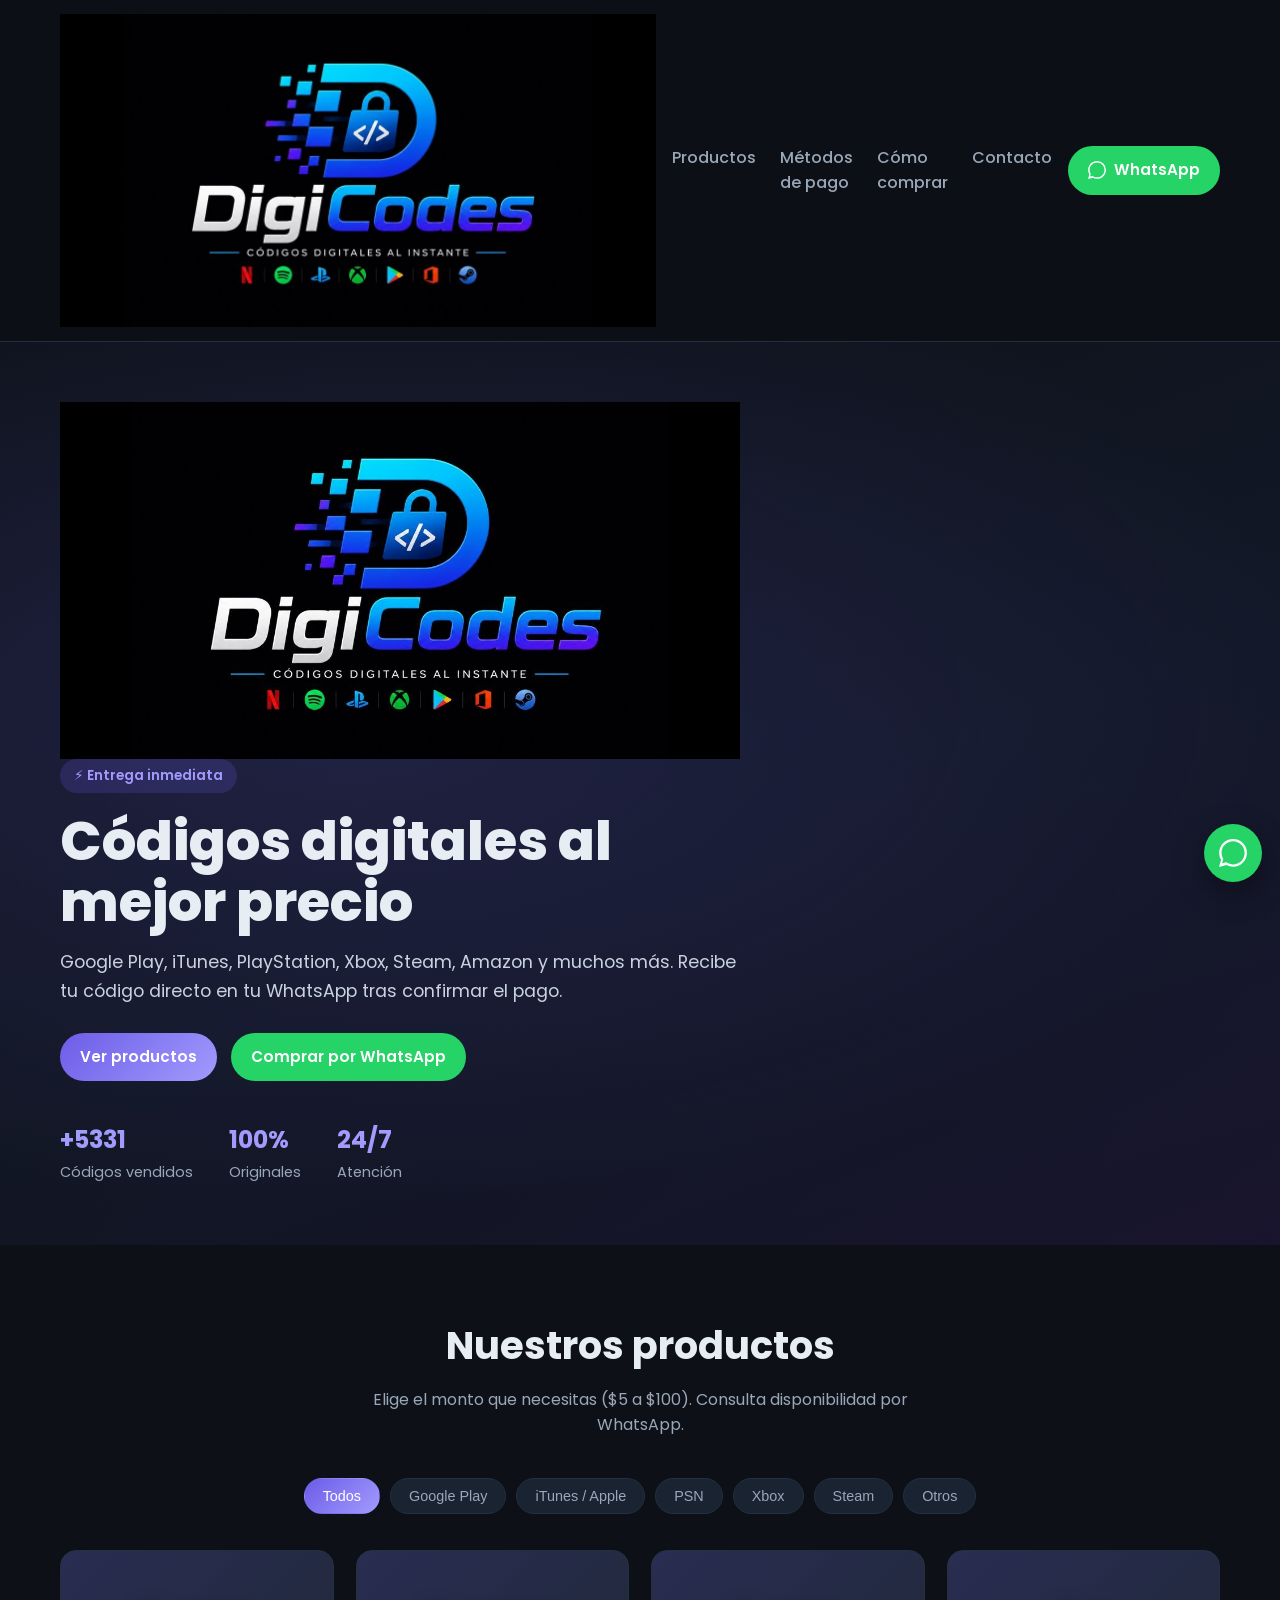
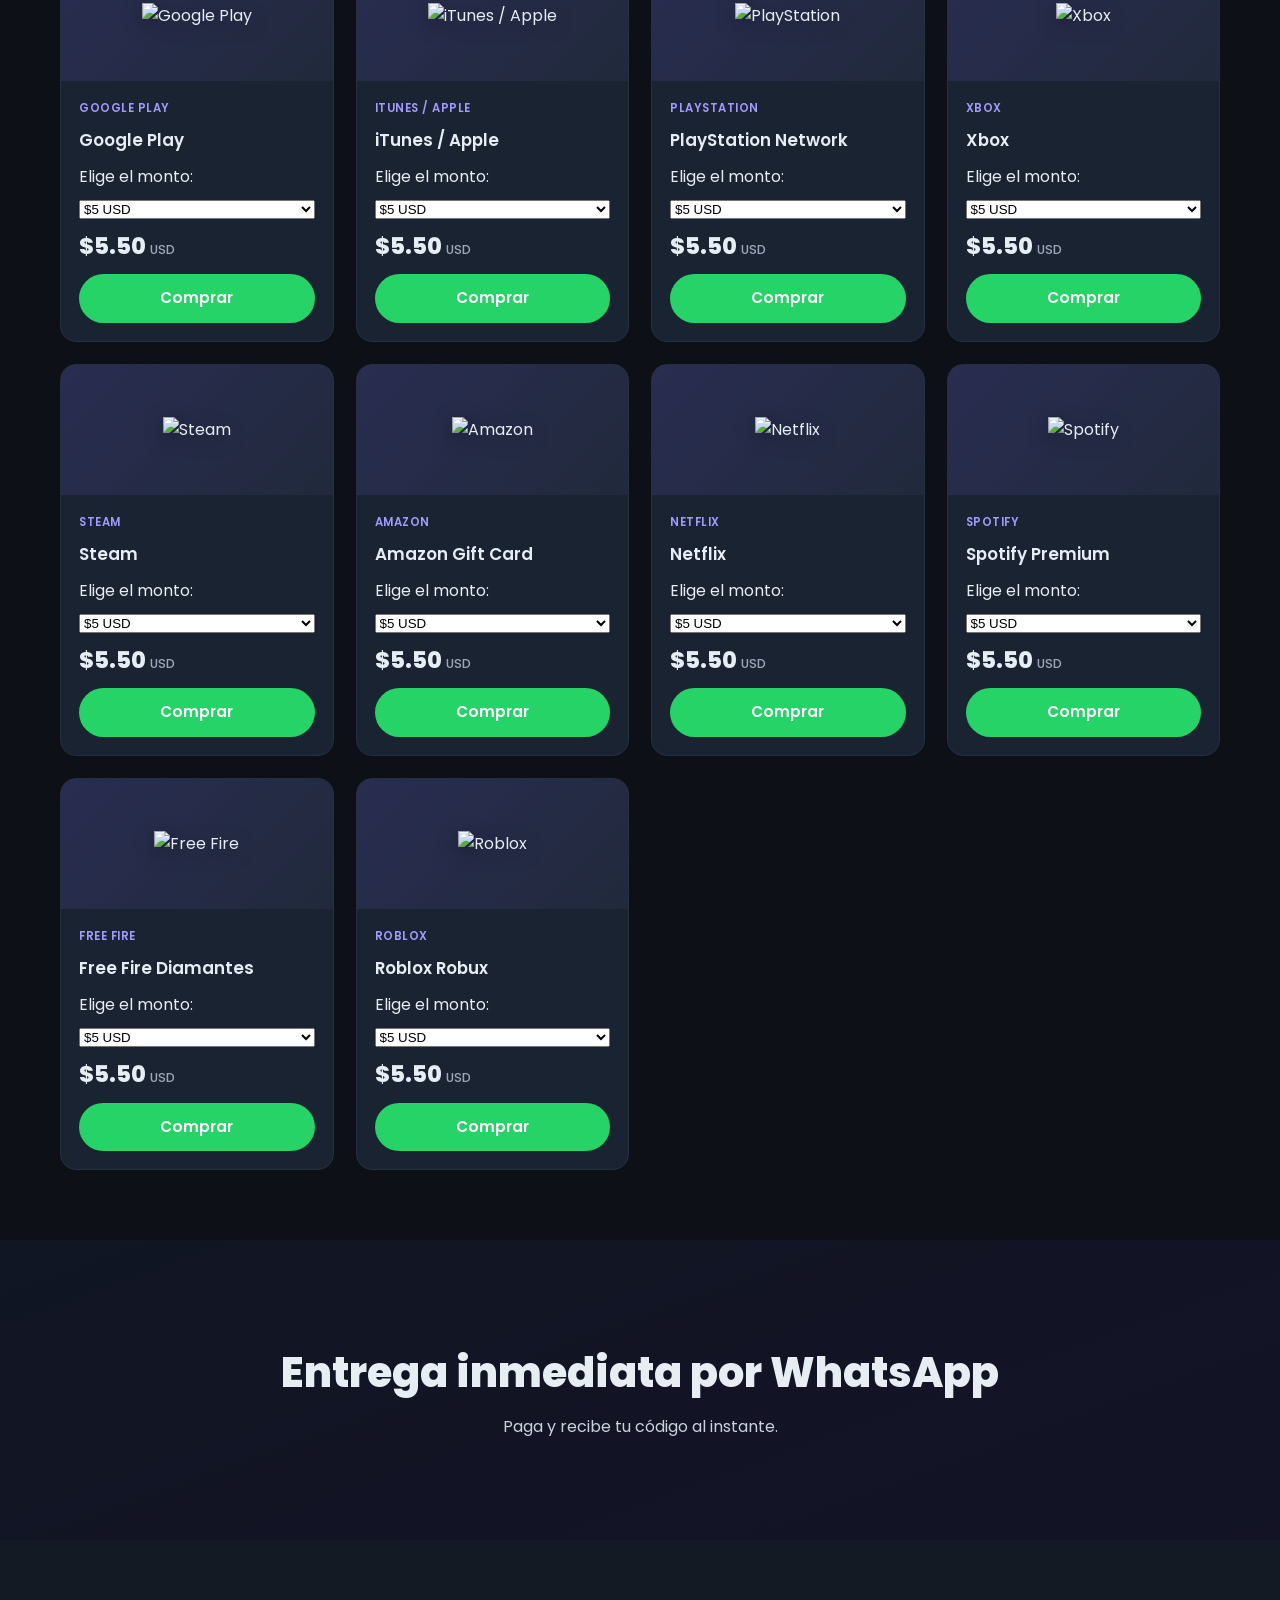
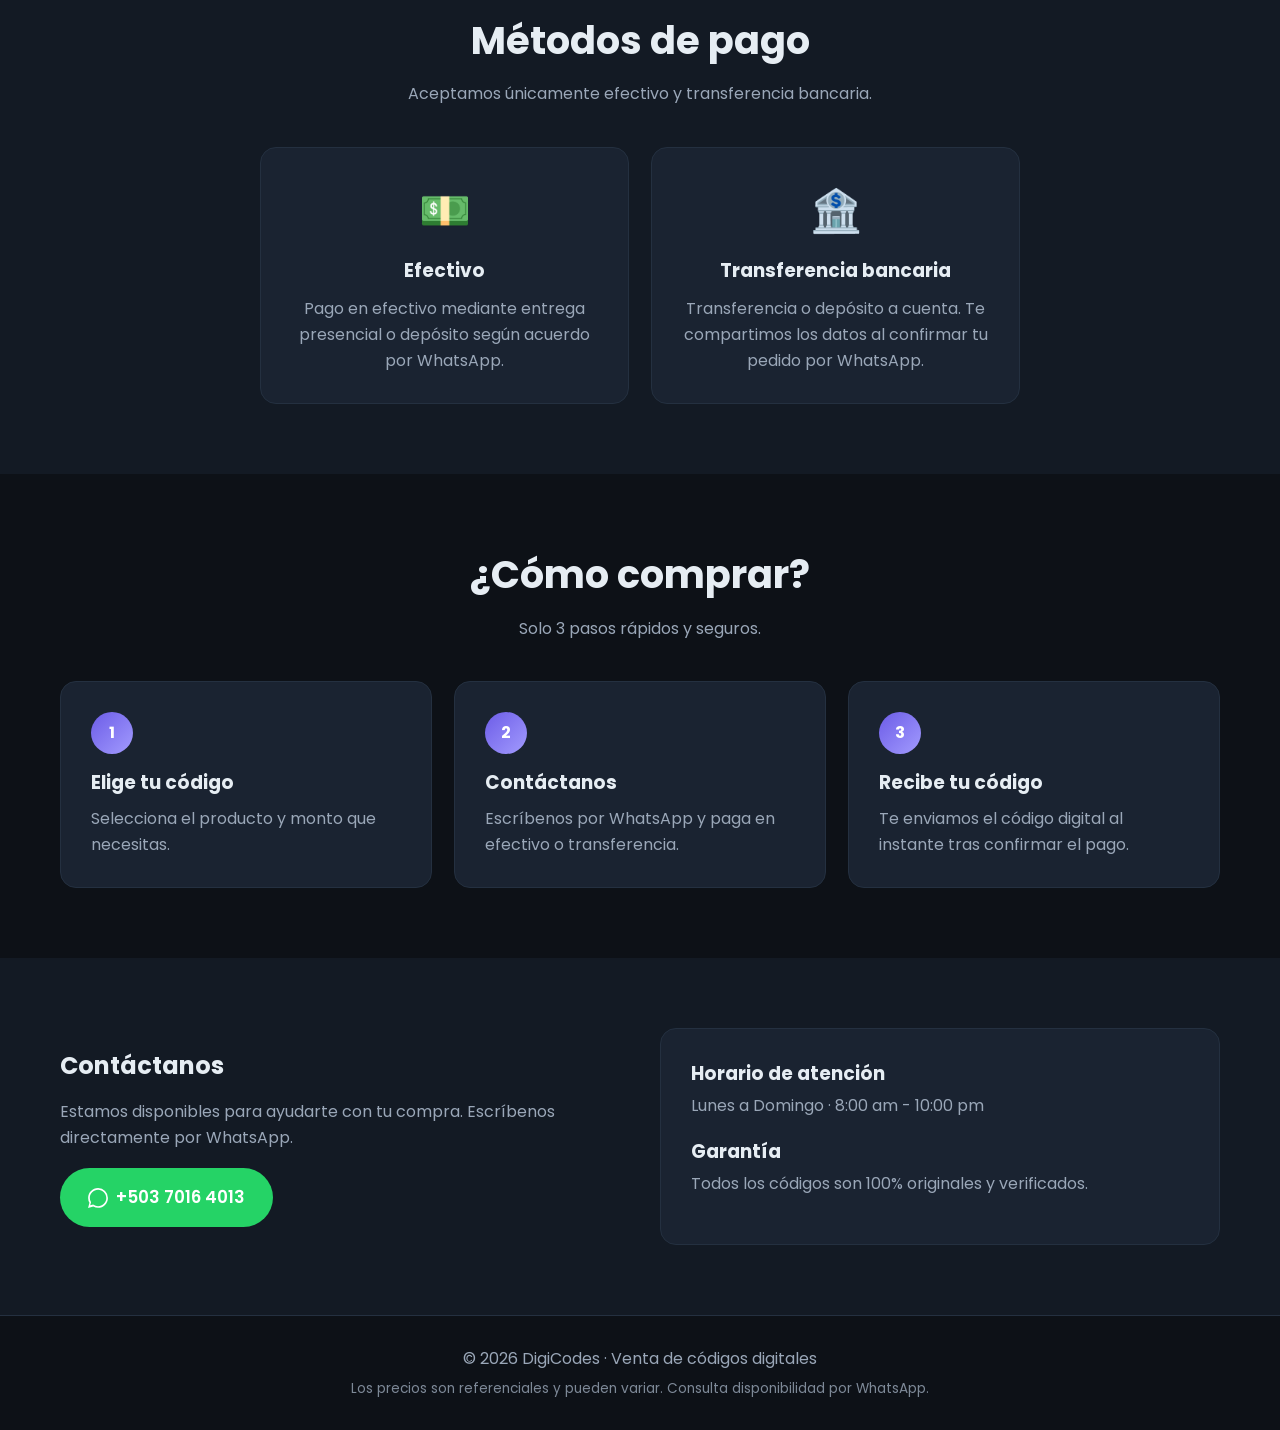
==== commit 519a5a61: "Agregar logo DigiCodes al header y hero + contador soldCount" ====
--- a/index.html
+++ b/index.html
@@ -5,6 +5,7 @@
   <meta name="viewport" content="width=device-width, initial-scale=1.0">
   <meta name="description" content="Venta de códigos digitales: Google Play, iTunes, PSN, Xbox, Steam, Amazon y más. Pago en efectivo y transferencia. Entrega rápida por WhatsApp.">
   <title>DigiCodes | Venta de Códigos Digitales</title>
+  <link rel="icon" href="logo.png.jpg">
   <link rel="preconnect" href="https://fonts.googleapis.com">
   <link href="https://fonts.googleapis.com/css2?family=Poppins:wght@400;500;600;700;800&display=swap" rel="stylesheet">
   <link rel="stylesheet" href="styles.css">
@@ -13,7 +14,7 @@
   <!-- Header -->
   <header class="header">
     <div class="container header__inner">
-      <a href="#" class="logo">Digi<span>Codes</span></a>
+      <a href="#" class="logo"><img src="logo.png.jpg" alt="DigiCodes" class="logo__img"></a>
       <nav class="nav" id="nav">
         <a href="#productos">Productos</a>
         <a href="#pagos">Métodos de pago</a>
@@ -28,12 +29,13 @@
     </div>
   </header>
 
-  <!-- Hero con animación de bloques (estilo gaming) -->
+  <!-- Hero con animación de bloques -->
   <section class="hero">
     <canvas class="hero__canvas" id="heroCanvas"></canvas>
     <div class="hero__overlay"></div>
     <div class="container hero__inner">
       <div class="hero__content" data-reveal>
+        <img src="logo.png.jpg" alt="DigiCodes" class="hero__logo">
         <span class="badge">⚡ Entrega inmediata</span>
         <h1>Códigos digitales al mejor precio</h1>
         <p>Google Play, iTunes, PlayStation, Xbox, Steam, Amazon y muchos más. Recibe tu código directo en tu WhatsApp tras confirmar el pago.</p>
@@ -42,7 +44,7 @@
           <a href="https://wa.me/50370164013?text=Hola,%20quiero%20comprar%20un%20c%C3%B3digo%20digital" target="_blank" rel="noopener" class="btn btn--wa">Comprar por WhatsApp</a>
         </div>
         <div class="hero__trust">
-          <div><strong>+5.000</strong><span>Códigos vendidos</span></div>
+          <div><strong id="soldCount">+5.331</strong><span>Códigos vendidos</span></div>
           <div><strong>100%</strong><span>Originales</span></div>
           <div><strong>24/7</strong><span>Atención</span></div>
         </div>
@@ -55,7 +57,7 @@
     <div class="container">
       <div class="section__head" data-reveal>
         <h2>Nuestros productos</h2>
-        <p>Precios referenciales tipo G2A. Consulta disponibilidad por WhatsApp.</p>
+        <p>Elige el monto que necesitas ($5 a $100). Consulta disponibilidad por WhatsApp.</p>
       </div>
 
       <div class="filters" id="filters" data-reveal>
--- a/styles.css
+++ b/styles.css
@@ -43,10 +43,10 @@
 .nav a:hover{color:var(--text)}
 .nav-toggle{display:none;background:none;border:none;color:var(--text);font-size:1.6rem;cursor:pointer;line-height:1;padding:4px}
 
-/* Hero con parallax */
-.hero{position:relative;min-height:88vh;display:flex;align-items:center;overflow:hidden}
-.hero__bg{position:absolute;inset:-15% 0;background:url('https://picsum.photos/id/1015/1600/1000') center/cover no-repeat;will-change:transform;z-index:0}
-.hero__overlay{position:absolute;inset:0;background:linear-gradient(120deg,rgba(13,17,23,.94) 0%,rgba(13,17,23,.78) 45%,rgba(108,92,231,.4) 100%);z-index:1}
+/* Hero con animación de bloques */
+.hero{position:relative;min-height:88vh;display:flex;align-items:center;overflow:hidden;background:linear-gradient(160deg,#0d1117 0%,#141b2e 55%,#1b1533 100%)}
+.hero__canvas{position:absolute;inset:0;width:100%;height:100%;z-index:0;display:block}
+.hero__overlay{position:absolute;inset:0;background:radial-gradient(1000px 500px at 25% 40%,rgba(108,92,231,.18),transparent),linear-gradient(120deg,rgba(13,17,23,.55),rgba(13,17,23,.2));z-index:1}
 .hero__inner{position:relative;z-index:2;padding:60px 0}
 .hero__content{max-width:680px}
 .badge{display:inline-block;background:rgba(108,92,231,.2);color:var(--primary-2);padding:6px 14px;border-radius:999px;font-size:.85rem;font-weight:600;margin-bottom:18px}
@@ -67,10 +67,10 @@
 .section__head h2{font-size:clamp(1.5rem,3vw,2.4rem);font-weight:700;margin-bottom:10px}
 .section__head p{color:var(--muted)}
 
-/* Parallax banner intermedio */
-.parallax-banner{position:relative;height:300px;display:flex;align-items:center;justify-content:center;text-align:center;overflow:hidden}
-.parallax-banner__bg{position:absolute;inset:-20% 0;background:url('https://picsum.photos/id/1043/1600/900') center/cover no-repeat;will-change:transform;z-index:0}
-.parallax-banner::after{content:'';position:absolute;inset:0;background:rgba(13,17,23,.7);z-index:1}
+/* Banner con animación */
+.parallax-banner{position:relative;height:300px;display:flex;align-items:center;justify-content:center;text-align:center;overflow:hidden;background:linear-gradient(160deg,#141b2e,#1b1533)}
+.parallax-banner__canvas{position:absolute;inset:0;width:100%;height:100%;z-index:0;display:block}
+.parallax-banner::after{content:'';position:absolute;inset:0;background:rgba(13,17,23,.45);z-index:1}
 .parallax-banner__content{position:relative;z-index:2;padding:0 20px}
 .parallax-banner__content h2{font-size:clamp(1.4rem,4vw,2.6rem);font-weight:800}
 .parallax-banner__content p{color:#c9d3e0;margin-top:8px}
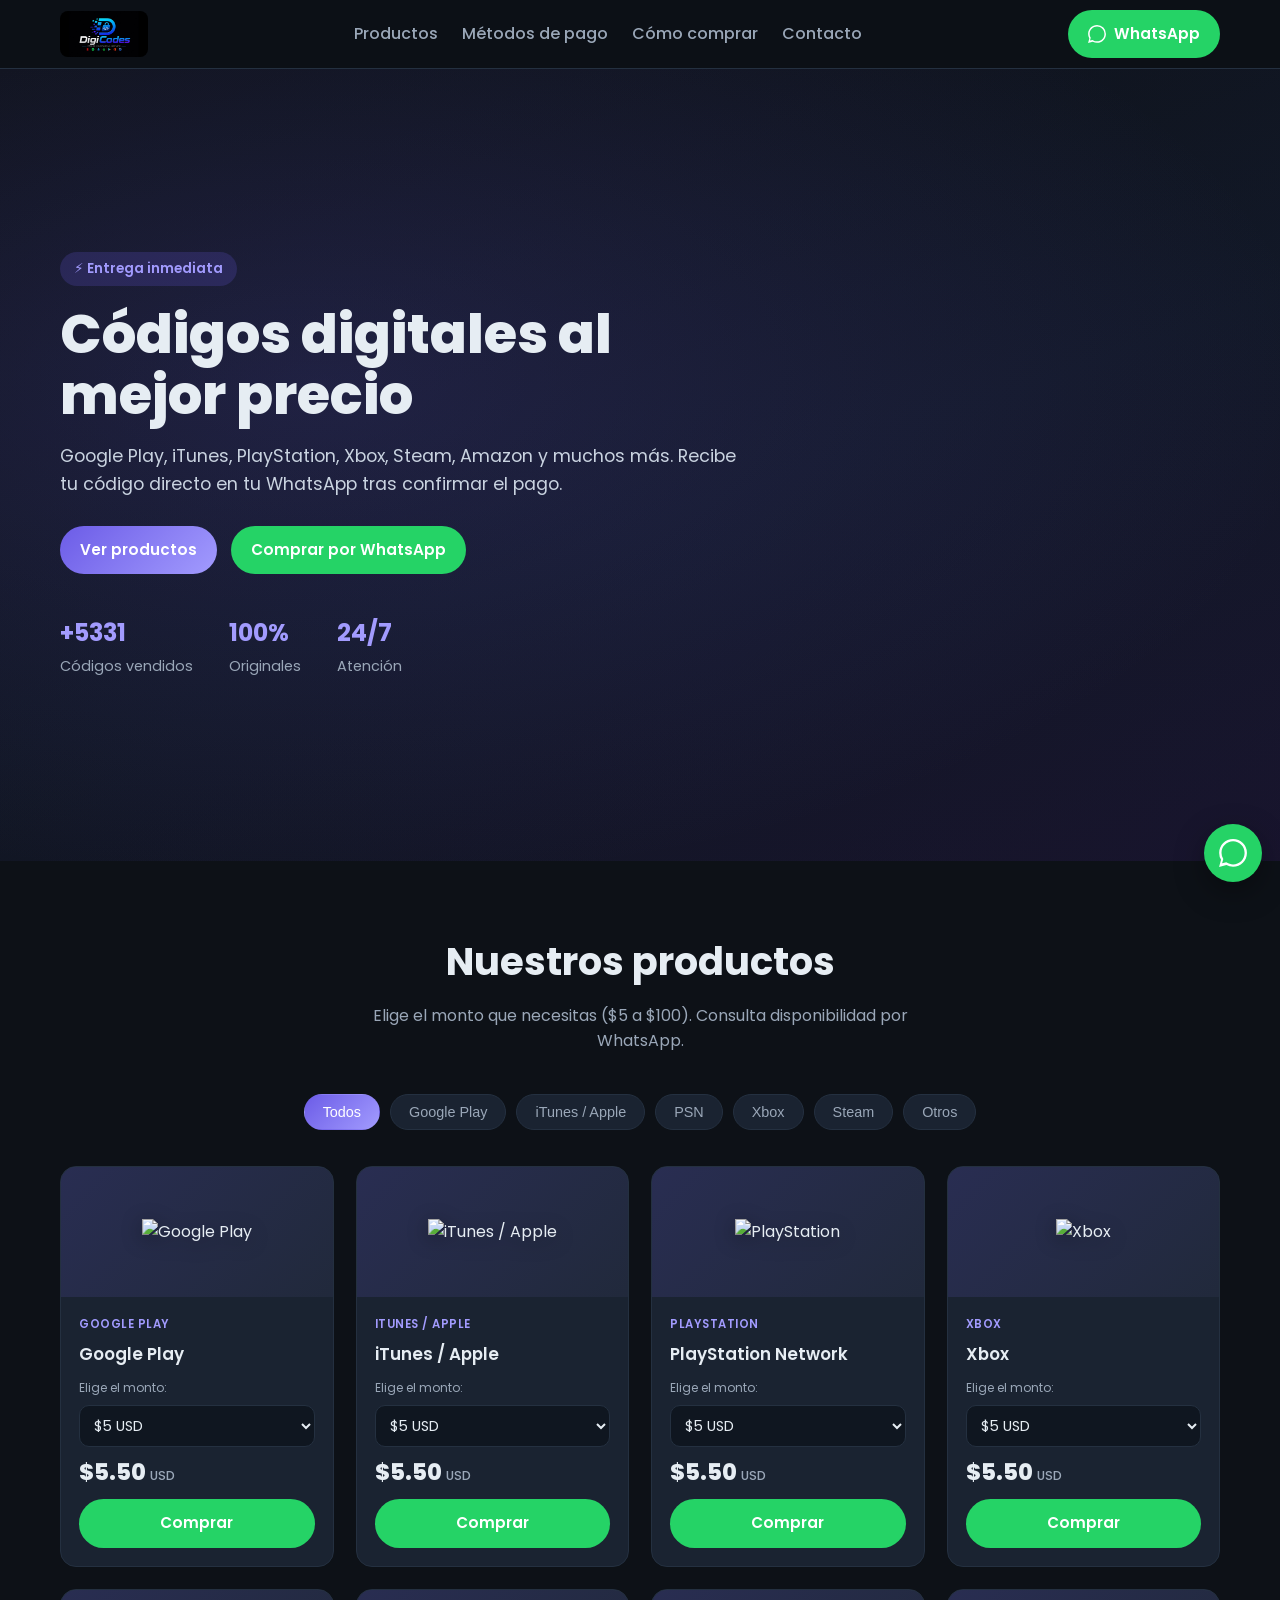
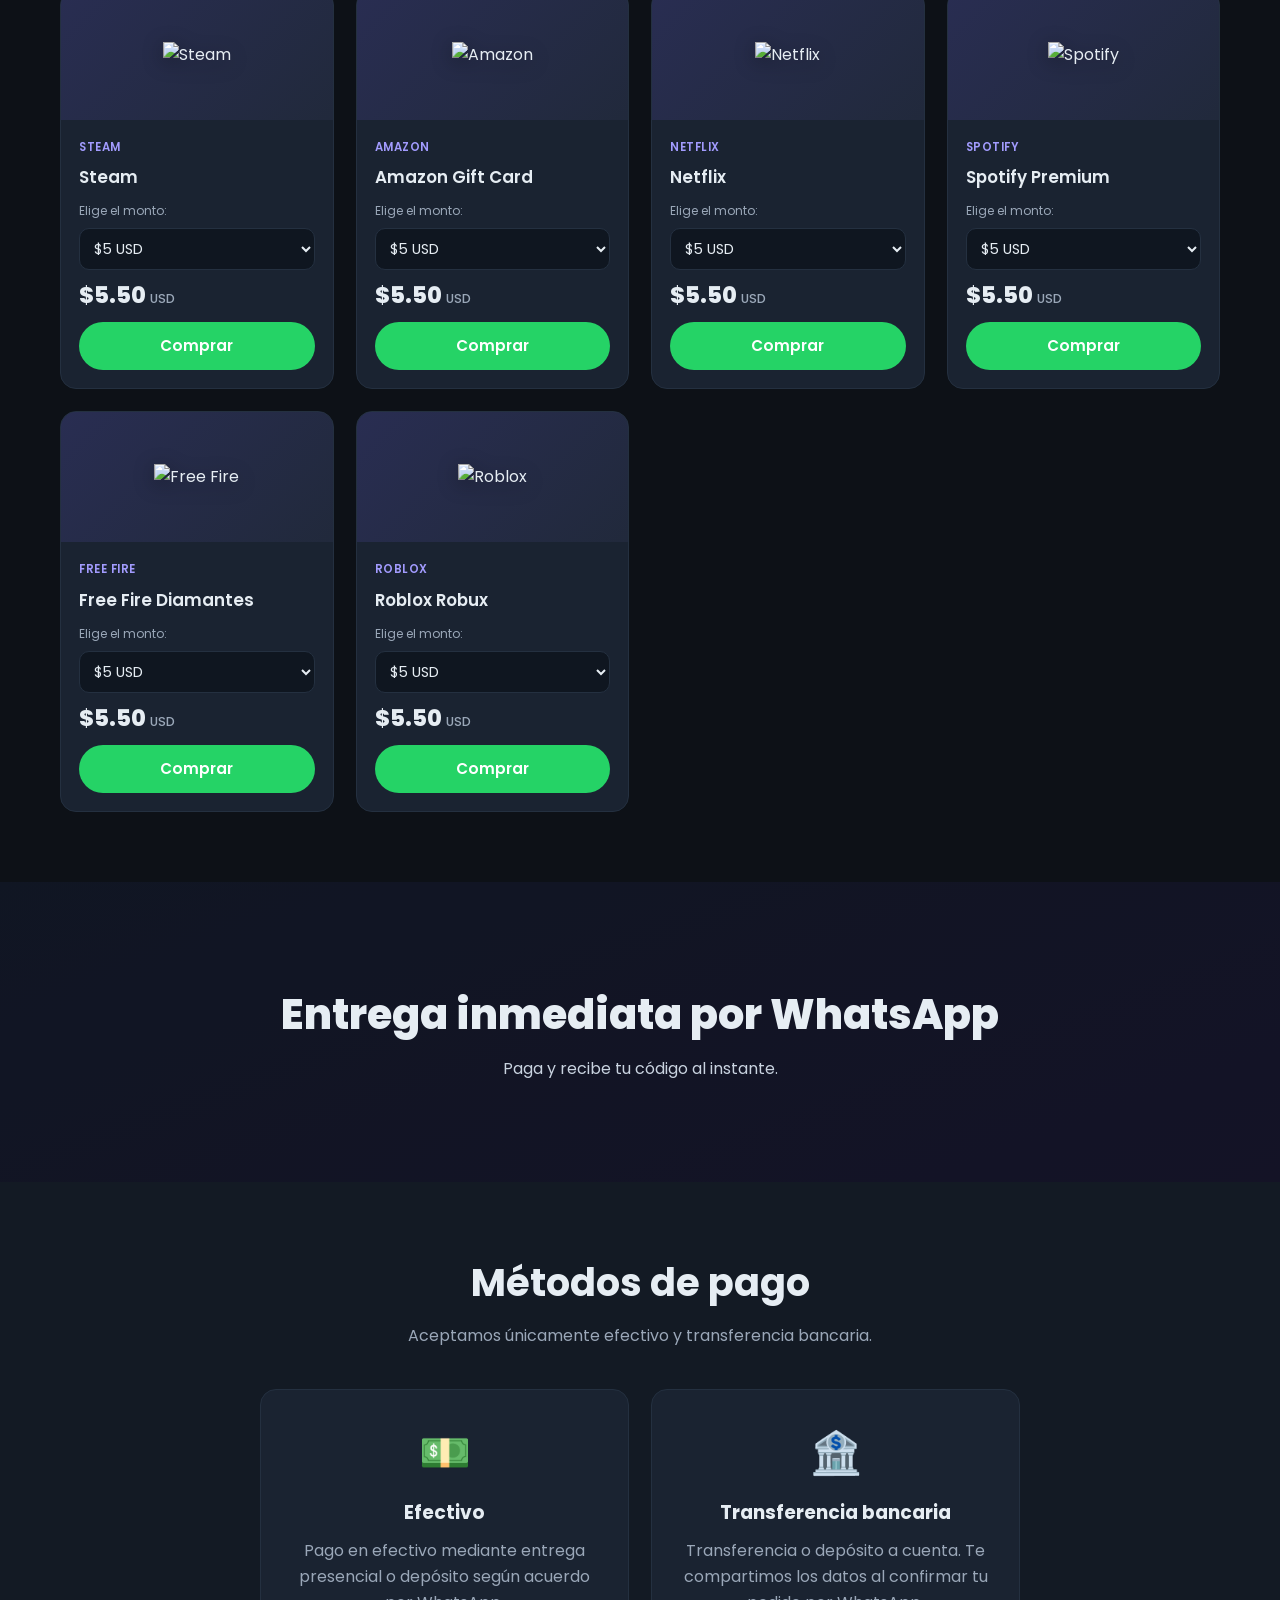
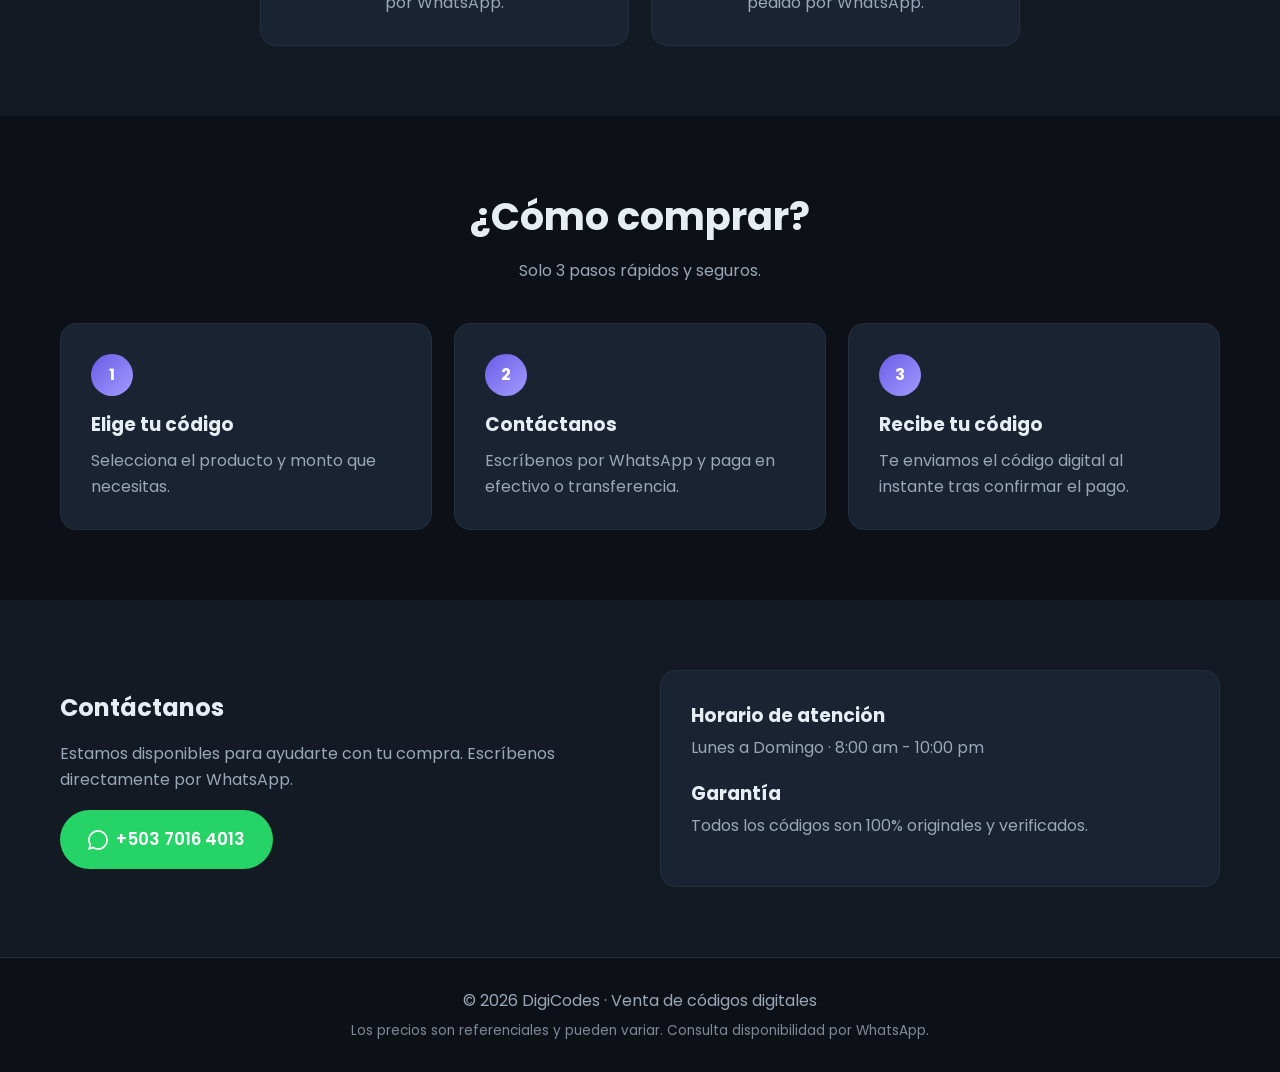
==== commit fa9c7e3a: "Logo como fondo del hero, header pequeño, quitar bloques canvas" ====
--- a/index.html
+++ b/index.html
@@ -29,13 +29,11 @@
     </div>
   </header>
 
-  <!-- Hero con animación de bloques -->
+  <!-- Hero con el logo como fondo -->
   <section class="hero">
-    <canvas class="hero__canvas" id="heroCanvas"></canvas>
     <div class="hero__overlay"></div>
     <div class="container hero__inner">
       <div class="hero__content" data-reveal>
-        <img src="logo.png.jpg" alt="DigiCodes" class="hero__logo">
         <span class="badge">⚡ Entrega inmediata</span>
         <h1>Códigos digitales al mejor precio</h1>
         <p>Google Play, iTunes, PlayStation, Xbox, Steam, Amazon y muchos más. Recibe tu código directo en tu WhatsApp tras confirmar el pago.</p>
@@ -74,9 +72,8 @@
     </div>
   </section>
 
-  <!-- Banner con animación -->
+  <!-- Banner -->
   <section class="parallax-banner" id="banner">
-    <canvas class="parallax-banner__canvas" id="bannerCanvas"></canvas>
     <div class="parallax-banner__content" data-reveal>
       <h2>Entrega inmediata por WhatsApp</h2>
       <p>Paga y recibe tu código al instante.</p>
--- a/styles.css
+++ b/styles.css
@@ -35,9 +35,9 @@
 
 /* Header */
 .header{position:sticky;top:0;z-index:50;background:rgba(13,17,23,.9);backdrop-filter:blur(12px);border-bottom:1px solid var(--border)}
-.header__inner{display:flex;align-items:center;justify-content:space-between;gap:16px;padding:14px 0}
-.logo{font-weight:800;font-size:1.35rem}
-.logo span{color:var(--primary-2)}
+.header__inner{display:flex;align-items:center;justify-content:space-between;gap:16px;padding:10px 0}
+.logo{display:flex;align-items:center}
+.logo__img{height:46px;width:auto;border-radius:8px}
 .nav{display:flex;gap:24px}
 .nav a{color:var(--muted);font-weight:500;transition:.2s color}
 .nav a:hover{color:var(--text)}
@@ -49,6 +49,7 @@
 .hero__overlay{position:absolute;inset:0;background:radial-gradient(1000px 500px at 25% 40%,rgba(108,92,231,.18),transparent),linear-gradient(120deg,rgba(13,17,23,.55),rgba(13,17,23,.2));z-index:1}
 .hero__inner{position:relative;z-index:2;padding:60px 0}
 .hero__content{max-width:680px}
+.hero__logo{height:110px;width:auto;margin-bottom:18px;filter:drop-shadow(0 8px 24px rgba(0,0,0,.5))}
 .badge{display:inline-block;background:rgba(108,92,231,.2);color:var(--primary-2);padding:6px 14px;border-radius:999px;font-size:.85rem;font-weight:600;margin-bottom:18px}
 .hero h1{font-size:clamp(1.9rem,5vw,3.4rem);font-weight:800;line-height:1.12;margin-bottom:16px}
 .hero p{color:#c9d3e0;font-size:clamp(.98rem,2.4vw,1.1rem);margin-bottom:28px}
@@ -87,9 +88,11 @@
 .card:hover{transform:translateY(-6px);box-shadow:var(--shadow)}
 .card__top{height:130px;display:flex;align-items:center;justify-content:center;padding:20px;background:linear-gradient(135deg,rgba(108,92,231,.18),rgba(162,155,254,.05))}
 .card__img{max-height:70px;max-width:70%;width:auto;object-fit:contain;filter:drop-shadow(0 4px 10px rgba(0,0,0,.35))}
-.card__body{padding:18px;display:flex;flex-direction:column;gap:10px;flex:1}
+.card__body{padding:18px;display:flex;flex-direction:column;gap:8px;flex:1}
 .card__cat{font-size:.72rem;text-transform:uppercase;letter-spacing:.5px;color:var(--primary-2);font-weight:600}
 .card__title{font-size:1.05rem;font-weight:600}
+.card__label{font-size:.75rem;color:var(--muted);margin-top:2px}
+.card__select{width:100%;padding:9px 10px;border-radius:10px;border:1px solid var(--border);background:#0f1620;color:var(--text);font-family:inherit;font-size:.9rem;cursor:pointer}
 .card__price{font-size:1.4rem;font-weight:800}
 .card__price small{font-size:.8rem;color:var(--muted);font-weight:500}
 .card .btn{margin-top:auto;justify-content:center;width:100%}
@@ -134,14 +137,16 @@
 
 /* ===== MÓVIL ===== */
 @media(max-width:768px){
-  .nav{position:fixed;top:60px;right:0;flex-direction:column;background:var(--bg-alt);width:70%;max-width:260px;height:calc(100vh - 60px);padding:24px;gap:18px;border-left:1px solid var(--border);transform:translateX(110%);transition:transform .3s ease;z-index:45}
+  .nav{position:fixed;top:66px;right:0;flex-direction:column;background:var(--bg-alt);width:70%;max-width:260px;height:calc(100vh - 66px);padding:24px;gap:18px;border-left:1px solid var(--border);transform:translateX(110%);transition:transform .3s ease;z-index:45}
   .nav.open{transform:translateX(0)}
   .nav a{font-size:1.05rem}
   .nav-toggle{display:block}
   .header__wa{display:none}
+  .logo__img{height:40px}
 
   .hero{min-height:auto;padding:20px 0 10px}
   .hero__inner{padding:50px 0}
+  .hero__logo{height:80px}
   .hero__trust{gap:22px}
   .hero__trust strong{font-size:1.25rem}
   .hero__actions .btn{flex:1 1 auto}
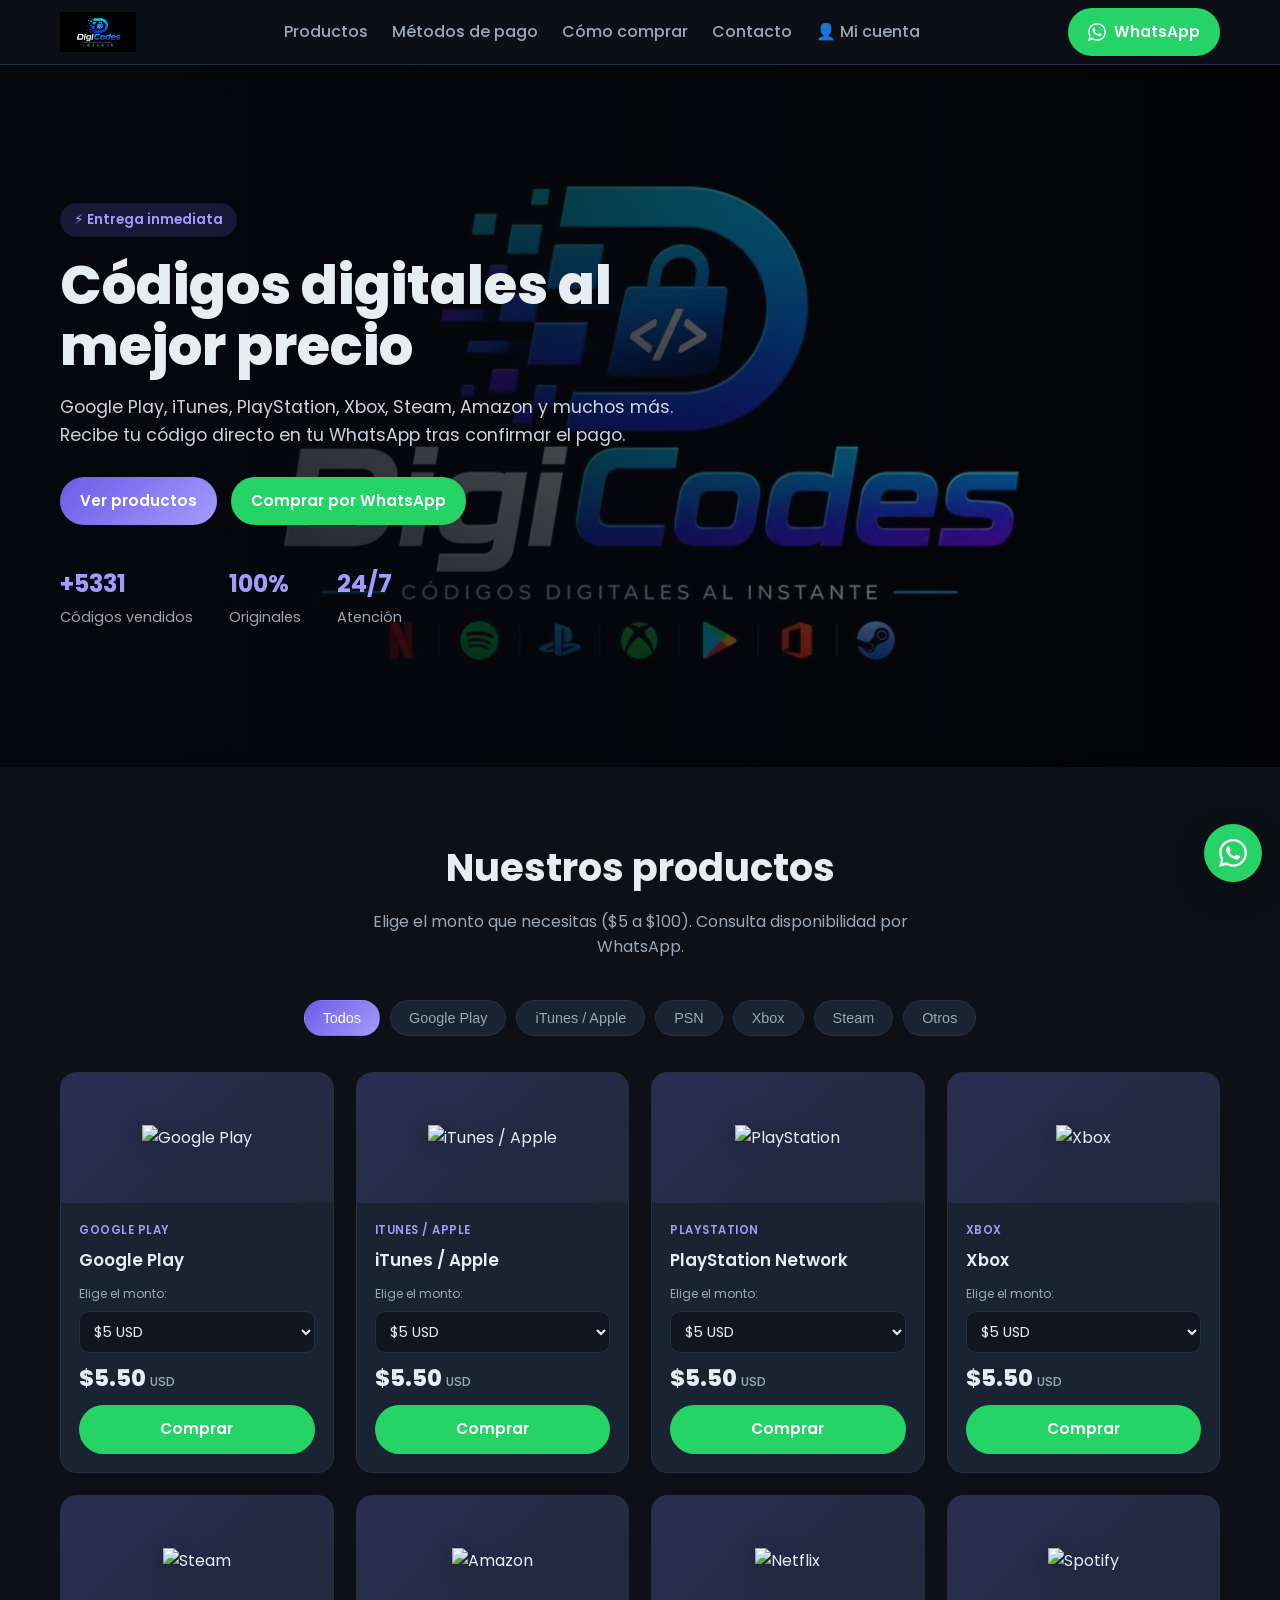
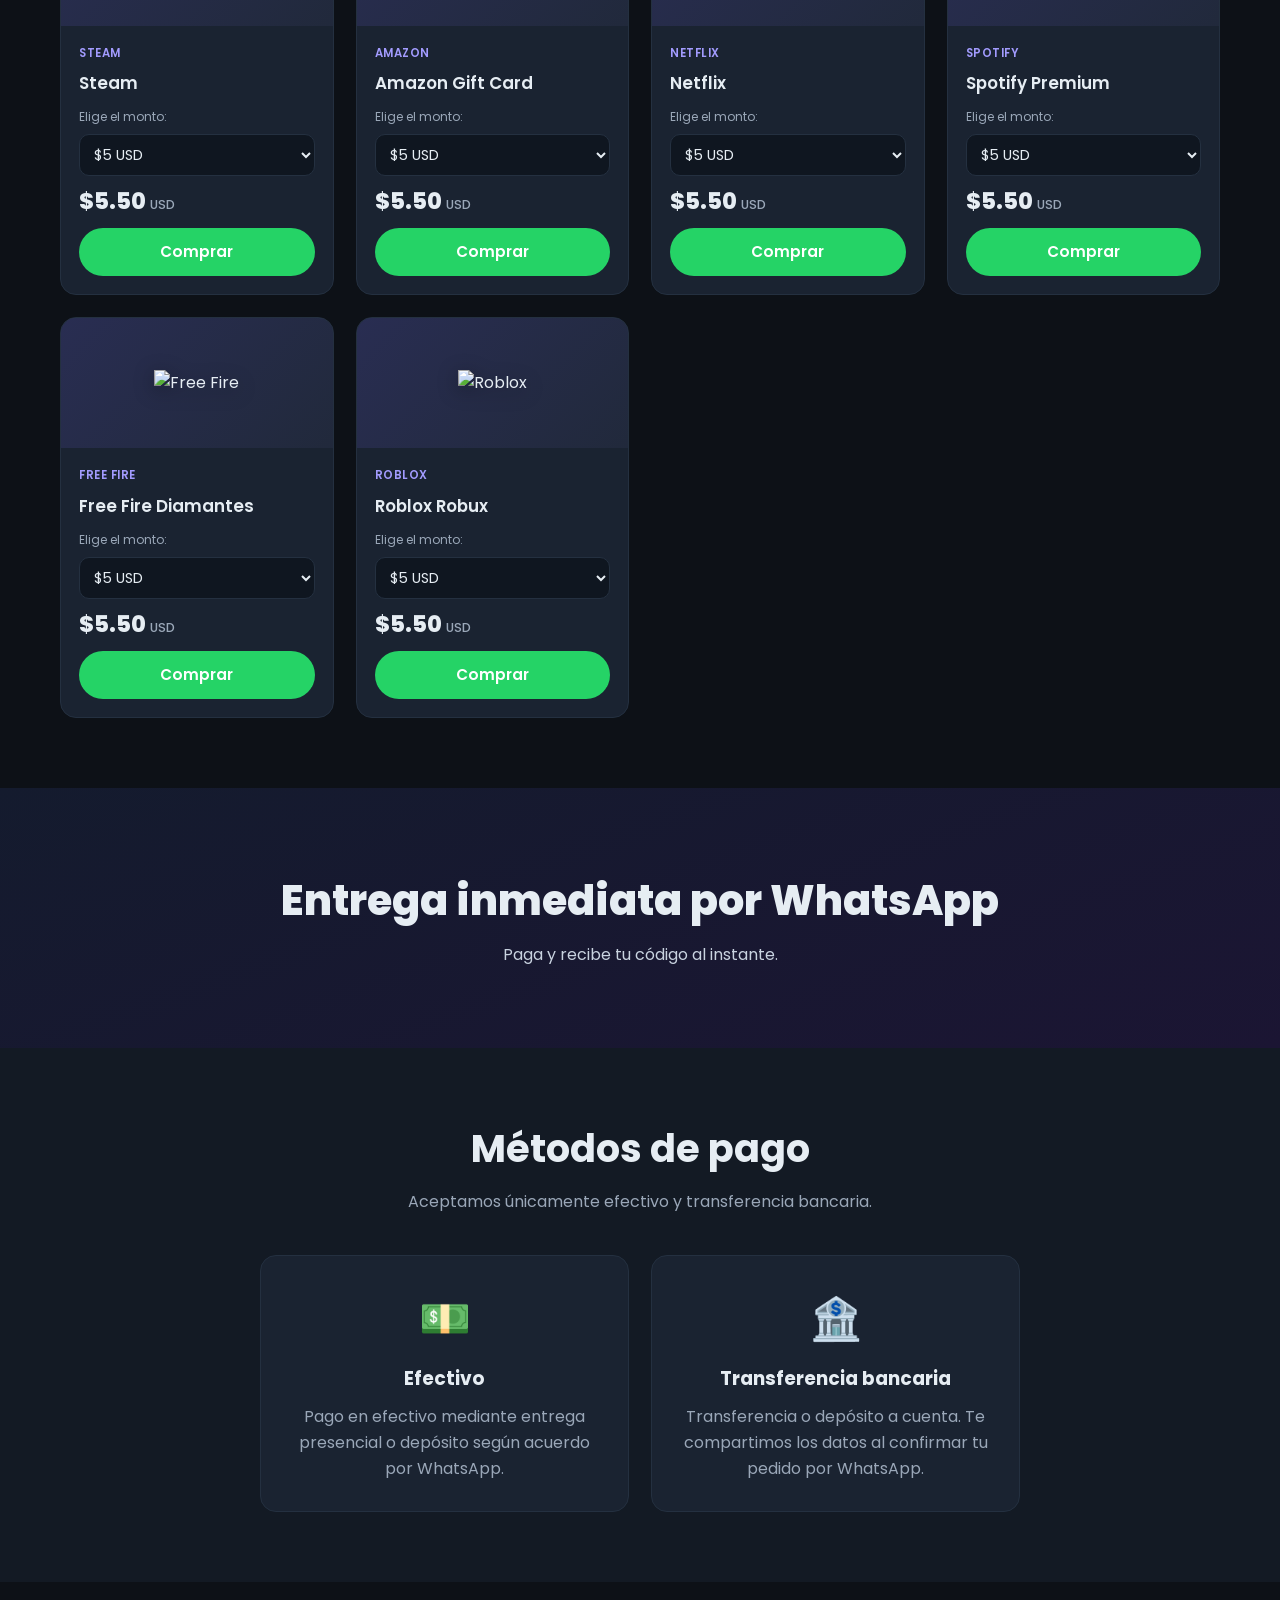
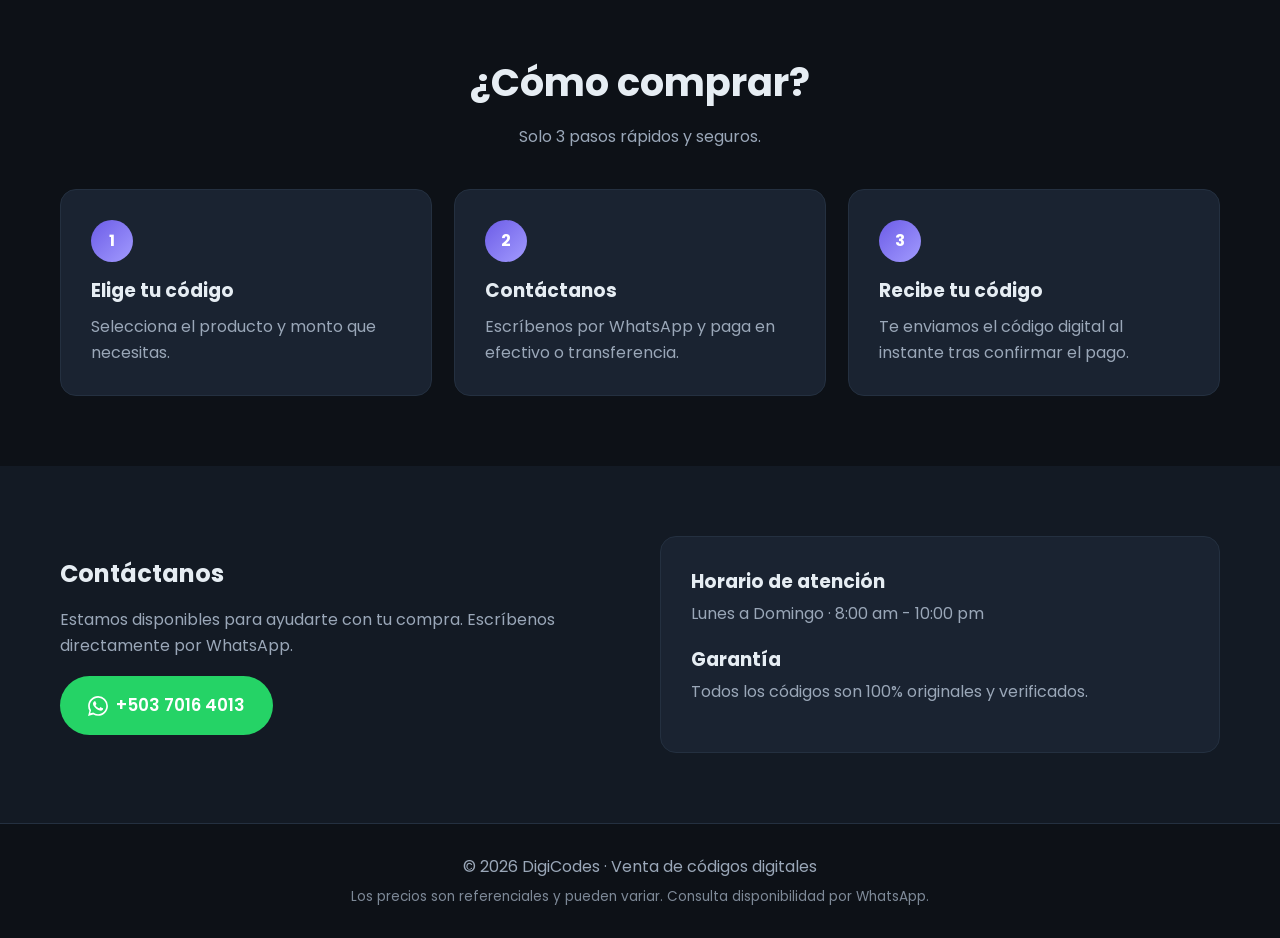
==== commit ee5fd1a8: "Agregar botón "Mi cuenta" al menú que enlaza a cuenta.html" ====
--- a/index.html
+++ b/index.html
@@ -20,9 +20,10 @@
         <a href="#pagos">Métodos de pago</a>
         <a href="#como">Cómo comprar</a>
         <a href="#contacto">Contacto</a>
+        <a href="cuenta.html">👤 Mi cuenta</a>
       </nav>
       <a class="btn btn--wa header__wa" href="https://wa.me/50370164013" target="_blank" rel="noopener">
-        <svg viewBox="0 0 24 24" width="18" height="18" fill="currentColor"><path d="M.057 24l1.687-6.163a11.867 11.867 0 01-1.587-5.946C.16 5.335 5.495 0 12.05 0a11.82 11.82 0 018.413 3.488 11.824 11.824 0 013.48 8.414c-.003 6.557-5.338 11.892-11.893 11.892a11.9 11.9 0 01-5.688-1.448L.057 24zm6.597-3.807c1.676.995 3.276 1.591 5.392 1.592 5.448 0 9.886-4.434 9.889-9.885.002-5.462-4.415-9.89-9.881-9.892-5.452 0-9.887 4.434-9.889 9.884a9.82 9.82 0 001.51 5.26l-.999 3.648 3.478-.897z"/></svg>
+        <svg viewBox="0 0 24 24" width="18" height="18" fill="currentColor"><path d="M.057 24l1.687-6.163a11.867 11.867 0 01-1.587-5.946C.16 5.335 5.495 0 12.05 0a11.82 11.82 0 018.413 3.488 11.824 11.824 0 013.48 8.414c-.003 6.557-5.338 11.892-11.893 11.892a11.9 11.9 0 01-5.688-1.448L.057 24zm6.597-3.807c1.676.995 3.276 1.591 5.392 1.592 5.448 0 9.886-4.434 9.889-9.885.002-5.462-4.415-9.89-9.881-9.892-5.452 0-9.887 4.434-9.889 9.884a9.87 9.87 0 001.51 5.26l-.999 3.648 3.738-.981zm11.387-5.464c-.074-.124-.272-.198-.57-.347-.297-.149-1.758-.868-2.031-.967-.272-.099-.47-.149-.669.149-.198.297-.768.967-.941 1.165-.173.198-.347.223-.644.074-.297-.149-1.255-.462-2.39-1.475-.883-.788-1.48-1.761-1.653-2.059-.173-.297-.018-.458.13-.606.134-.133.297-.347.446-.521.151-.172.2-.296.3-.495.099-.198.05-.372-.025-.521-.075-.148-.669-1.611-.916-2.206-.242-.579-.487-.501-.669-.51l-.57-.01c-.198 0-.52.074-.792.372s-1.04 1.016-1.04 2.479 1.065 2.876 1.213 3.074c.149.198 2.095 3.2 5.076 4.487.709.306 1.263.489 1.694.626.712.226 1.36.194 1.872.118.571-.085 1.758-.719 2.006-1.413.248-.695.248-1.29.173-1.414z"/></svg>
         WhatsApp
       </a>
       <button class="nav-toggle" id="navToggle" aria-label="Abrir menú">☰</button>
@@ -124,7 +125,7 @@
         <h2>Contáctanos</h2>
         <p>Estamos disponibles para ayudarte con tu compra. Escríbenos directamente por WhatsApp.</p>
         <a class="btn btn--wa btn--lg" href="https://wa.me/50370164013?text=Hola,%20quiero%20informaci%C3%B3n%20sobre%20los%20c%C3%B3digos%20digitales" target="_blank" rel="noopener">
-          <svg viewBox="0 0 24 24" width="20" height="20" fill="currentColor"><path d="M.057 24l1.687-6.163a11.867 11.867 0 01-1.587-5.946C.16 5.335 5.495 0 12.05 0a11.82 11.82 0 018.413 3.488 11.824 11.824 0 013.48 8.414c-.003 6.557-5.338 11.892-11.893 11.892a11.9 11.9 0 01-5.688-1.448L.057 24zm6.597-3.807c1.676.995 3.276 1.591 5.392 1.592 5.448 0 9.886-4.434 9.889-9.885.002-5.462-4.415-9.89-9.881-9.892-5.452 0-9.887 4.434-9.889 9.884a9.82 9.82 0 001.51 5.26l-.999 3.648 3.478-.897z"/></svg>
+          <svg viewBox="0 0 24 24" width="20" height="20" fill="currentColor"><path d="M.057 24l1.687-6.163a11.867 11.867 0 01-1.587-5.946C.16 5.335 5.495 0 12.05 0a11.82 11.82 0 018.413 3.488 11.824 11.824 0 013.48 8.414c-.003 6.557-5.338 11.892-11.893 11.892a11.9 11.9 0 01-5.688-1.448L.057 24zm6.597-3.807c1.676.995 3.276 1.591 5.392 1.592 5.448 0 9.886-4.434 9.889-9.885.002-5.462-4.415-9.89-9.881-9.892-5.452 0-9.887 4.434-9.889 9.884a9.87 9.87 0 001.51 5.26l-.999 3.648 3.738-.981zm11.387-5.464c-.074-.124-.272-.198-.57-.347-.297-.149-1.758-.868-2.031-.967-.272-.099-.47-.149-.669.149-.198.297-.768.967-.941 1.165-.173.198-.347.223-.644.074-.297-.149-1.255-.462-2.39-1.475-.883-.788-1.48-1.761-1.653-2.059-.173-.297-.018-.458.13-.606.134-.133.297-.347.446-.521.151-.172.2-.296.3-.495.099-.198.05-.372-.025-.521-.075-.148-.669-1.611-.916-2.206-.242-.579-.487-.501-.669-.51l-.57-.01c-.198 0-.52.074-.792.372s-1.04 1.016-1.04 2.479 1.065 2.876 1.213 3.074c.149.198 2.095 3.2 5.076 4.487.709.306 1.263.489 1.694.626.712.226 1.36.194 1.872.118.571-.085 1.758-.719 2.006-1.413.248-.695.248-1.29.173-1.414z"/></svg>
           +503 7016 4013
         </a>
       </div>
@@ -146,7 +147,7 @@
   </footer>
 
   <a class="wa-float" href="https://wa.me/50370164013?text=Hola,%20quiero%20comprar%20un%20c%C3%B3digo%20digital" target="_blank" rel="noopener" aria-label="WhatsApp">
-    <svg viewBox="0 0 24 24" width="28" height="28" fill="currentColor"><path d="M.057 24l1.687-6.163a11.867 11.867 0 01-1.587-5.946C.16 5.335 5.495 0 12.05 0a11.82 11.82 0 018.413 3.488 11.824 11.824 0 013.48 8.414c-.003 6.557-5.338 11.892-11.893 11.892a11.9 11.9 0 01-5.688-1.448L.057 24zm6.597-3.807c1.676.995 3.276 1.591 5.392 1.592 5.448 0 9.886-4.434 9.889-9.885.002-5.462-4.415-9.89-9.881-9.892-5.452 0-9.887 4.434-9.889 9.884a9.82 9.82 0 001.51 5.26l-.999 3.648 3.478-.897z"/></svg>
+    <svg viewBox="0 0 24 24" width="28" height="28" fill="currentColor"><path d="M.057 24l1.687-6.163a11.867 11.867 0 01-1.587-5.946C.16 5.335 5.495 0 12.05 0a11.82 11.82 0 018.413 3.488 11.824 11.824 0 013.48 8.414c-.003 6.557-5.338 11.892-11.893 11.892a11.9 11.9 0 01-5.688-1.448L.057 24zm6.597-3.807c1.676.995 3.276 1.591 5.392 1.592 5.448 0 9.886-4.434 9.889-9.885.002-5.462-4.415-9.89-9.881-9.892-5.452 0-9.887 4.434-9.889 9.884a9.87 9.87 0 001.51 5.26l-.999 3.648 3.738-.981zm11.387-5.464c-.074-.124-.272-.198-.57-.347-.297-.149-1.758-.868-2.031-.967-.272-.099-.47-.149-.669.149-.198.297-.768.967-.941 1.165-.173.198-.347.223-.644.074-.297-.149-1.255-.462-2.39-1.475-.883-.788-1.48-1.761-1.653-2.059-.173-.297-.018-.458.13-.606.134-.133.297-.347.446-.521.151-.172.2-.296.3-.495.099-.198.05-.372-.025-.521-.075-.148-.669-1.611-.916-2.206-.242-.579-.487-.501-.669-.51l-.57-.01c-.198 0-.52.074-.792.372s-1.04 1.016-1.04 2.479 1.065 2.876 1.213 3.074c.149.198 2.095 3.2 5.076 4.487.709.306 1.263.489 1.694.626.712.226 1.36.194 1.872.118.571-.085 1.758-.719 2.006-1.413.248-.695.248-1.29.173-1.414z"/></svg>
   </a>
 
   <script src="https://cdn.jsdelivr.net/npm/gsap@3.12.5/dist/gsap.min.js"></script>
--- a/styles.css
+++ b/styles.css
@@ -19,7 +19,6 @@
 img{max-width:100%;display:block}
 ::selection{background:var(--primary);color:#fff}
 
-/* Scrollbar */
 ::-webkit-scrollbar{width:10px}
 ::-webkit-scrollbar-track{background:var(--bg)}
 ::-webkit-scrollbar-thumb{background:var(--border);border-radius:10px}
@@ -34,22 +33,20 @@
 .btn--lg{padding:16px 28px;font-size:1.05rem}
 
 /* Header */
-.header{position:sticky;top:0;z-index:50;background:rgba(13,17,23,.9);backdrop-filter:blur(12px);border-bottom:1px solid var(--border)}
-.header__inner{display:flex;align-items:center;justify-content:space-between;gap:16px;padding:10px 0}
+.header{position:sticky;top:0;z-index:50;background:rgba(13,17,23,.92);backdrop-filter:blur(12px);border-bottom:1px solid var(--border)}
+.header__inner{display:flex;align-items:center;justify-content:space-between;gap:16px;padding:8px 0}
 .logo{display:flex;align-items:center}
-.logo__img{height:46px;width:auto;border-radius:8px}
+.logo__img{height:40px;width:auto}
 .nav{display:flex;gap:24px}
 .nav a{color:var(--muted);font-weight:500;transition:.2s color}
 .nav a:hover{color:var(--text)}
 .nav-toggle{display:none;background:none;border:none;color:var(--text);font-size:1.6rem;cursor:pointer;line-height:1;padding:4px}
 
-/* Hero con animación de bloques */
-.hero{position:relative;min-height:88vh;display:flex;align-items:center;overflow:hidden;background:linear-gradient(160deg,#0d1117 0%,#141b2e 55%,#1b1533 100%)}
-.hero__canvas{position:absolute;inset:0;width:100%;height:100%;z-index:0;display:block}
-.hero__overlay{position:absolute;inset:0;background:radial-gradient(1000px 500px at 25% 40%,rgba(108,92,231,.18),transparent),linear-gradient(120deg,rgba(13,17,23,.55),rgba(13,17,23,.2));z-index:1}
+/* Hero con el logo como fondo */
+.hero{position:relative;min-height:78vh;display:flex;align-items:center;overflow:hidden;background:#000 url('logo.png.jpg') center/contain no-repeat}
+.hero__overlay{position:absolute;inset:0;background:linear-gradient(90deg,rgba(6,8,14,.92) 0%,rgba(6,8,14,.75) 45%,rgba(6,8,14,.35) 100%);z-index:1}
 .hero__inner{position:relative;z-index:2;padding:60px 0}
-.hero__content{max-width:680px}
-.hero__logo{height:110px;width:auto;margin-bottom:18px;filter:drop-shadow(0 8px 24px rgba(0,0,0,.5))}
+.hero__content{max-width:620px}
 .badge{display:inline-block;background:rgba(108,92,231,.2);color:var(--primary-2);padding:6px 14px;border-radius:999px;font-size:.85rem;font-weight:600;margin-bottom:18px}
 .hero h1{font-size:clamp(1.9rem,5vw,3.4rem);font-weight:800;line-height:1.12;margin-bottom:16px}
 .hero p{color:#c9d3e0;font-size:clamp(.98rem,2.4vw,1.1rem);margin-bottom:28px}
@@ -58,7 +55,6 @@
 .hero__trust strong{display:block;font-size:1.5rem;color:var(--primary-2)}
 .hero__trust span{color:var(--muted);font-size:.9rem}
 
-/* Reveal animation base */
 [data-reveal]{opacity:0}
 
 /* Sections */
@@ -68,10 +64,8 @@
 .section__head h2{font-size:clamp(1.5rem,3vw,2.4rem);font-weight:700;margin-bottom:10px}
 .section__head p{color:var(--muted)}
 
-/* Banner con animación */
-.parallax-banner{position:relative;height:300px;display:flex;align-items:center;justify-content:center;text-align:center;overflow:hidden;background:linear-gradient(160deg,#141b2e,#1b1533)}
-.parallax-banner__canvas{position:absolute;inset:0;width:100%;height:100%;z-index:0;display:block}
-.parallax-banner::after{content:'';position:absolute;inset:0;background:rgba(13,17,23,.45);z-index:1}
+/* Banner */
+.parallax-banner{position:relative;height:260px;display:flex;align-items:center;justify-content:center;text-align:center;overflow:hidden;background:linear-gradient(160deg,#141b2e,#1b1533)}
 .parallax-banner__content{position:relative;z-index:2;padding:0 20px}
 .parallax-banner__content h2{font-size:clamp(1.4rem,4vw,2.6rem);font-weight:800}
 .parallax-banner__content p{color:#c9d3e0;margin-top:8px}
@@ -132,26 +126,27 @@
 @media(max-width:992px){
   .section{padding:56px 0}
   .grid{grid-template-columns:repeat(auto-fill,minmax(210px,1fr));gap:18px}
-  .hero{min-height:80vh}
+  .hero{min-height:70vh}
 }
 
 /* ===== MÓVIL ===== */
 @media(max-width:768px){
-  .nav{position:fixed;top:66px;right:0;flex-direction:column;background:var(--bg-alt);width:70%;max-width:260px;height:calc(100vh - 66px);padding:24px;gap:18px;border-left:1px solid var(--border);transform:translateX(110%);transition:transform .3s ease;z-index:45}
+  .nav{position:fixed;top:58px;right:0;flex-direction:column;background:var(--bg-alt);width:70%;max-width:260px;height:calc(100vh - 58px);padding:24px;gap:18px;border-left:1px solid var(--border);transform:translateX(110%);transition:transform .3s ease;z-index:45}
   .nav.open{transform:translateX(0)}
   .nav a{font-size:1.05rem}
   .nav-toggle{display:block}
   .header__wa{display:none}
-  .logo__img{height:40px}
+  .logo__img{height:34px}
 
-  .hero{min-height:auto;padding:20px 0 10px}
-  .hero__inner{padding:50px 0}
-  .hero__logo{height:80px}
+  /* En móvil el logo va arriba y el texto debajo, sin cortar el logo */
+  .hero{min-height:auto;background-position:center top;background-size:contain;padding-top:46vw}
+  .hero__overlay{background:linear-gradient(180deg,rgba(6,8,14,.15) 0%,rgba(6,8,14,.75) 40%,rgba(6,8,14,.96) 100%)}
+  .hero__inner{padding:30px 0 40px}
   .hero__trust{gap:22px}
   .hero__trust strong{font-size:1.25rem}
   .hero__actions .btn{flex:1 1 auto}
 
-  .parallax-banner{height:220px}
+  .parallax-banner{height:200px}
 
   .grid{grid-template-columns:repeat(2,1fr);gap:14px}
   .card__top{height:100px;padding:14px}
@@ -179,7 +174,6 @@
   .hero__actions .btn{width:100%}
 }
 
-/* Reduce parallax jump para quienes prefieren menos movimiento */
 @media(prefers-reduced-motion:reduce){
   html{scroll-behavior:auto}
   [data-reveal]{opacity:1}
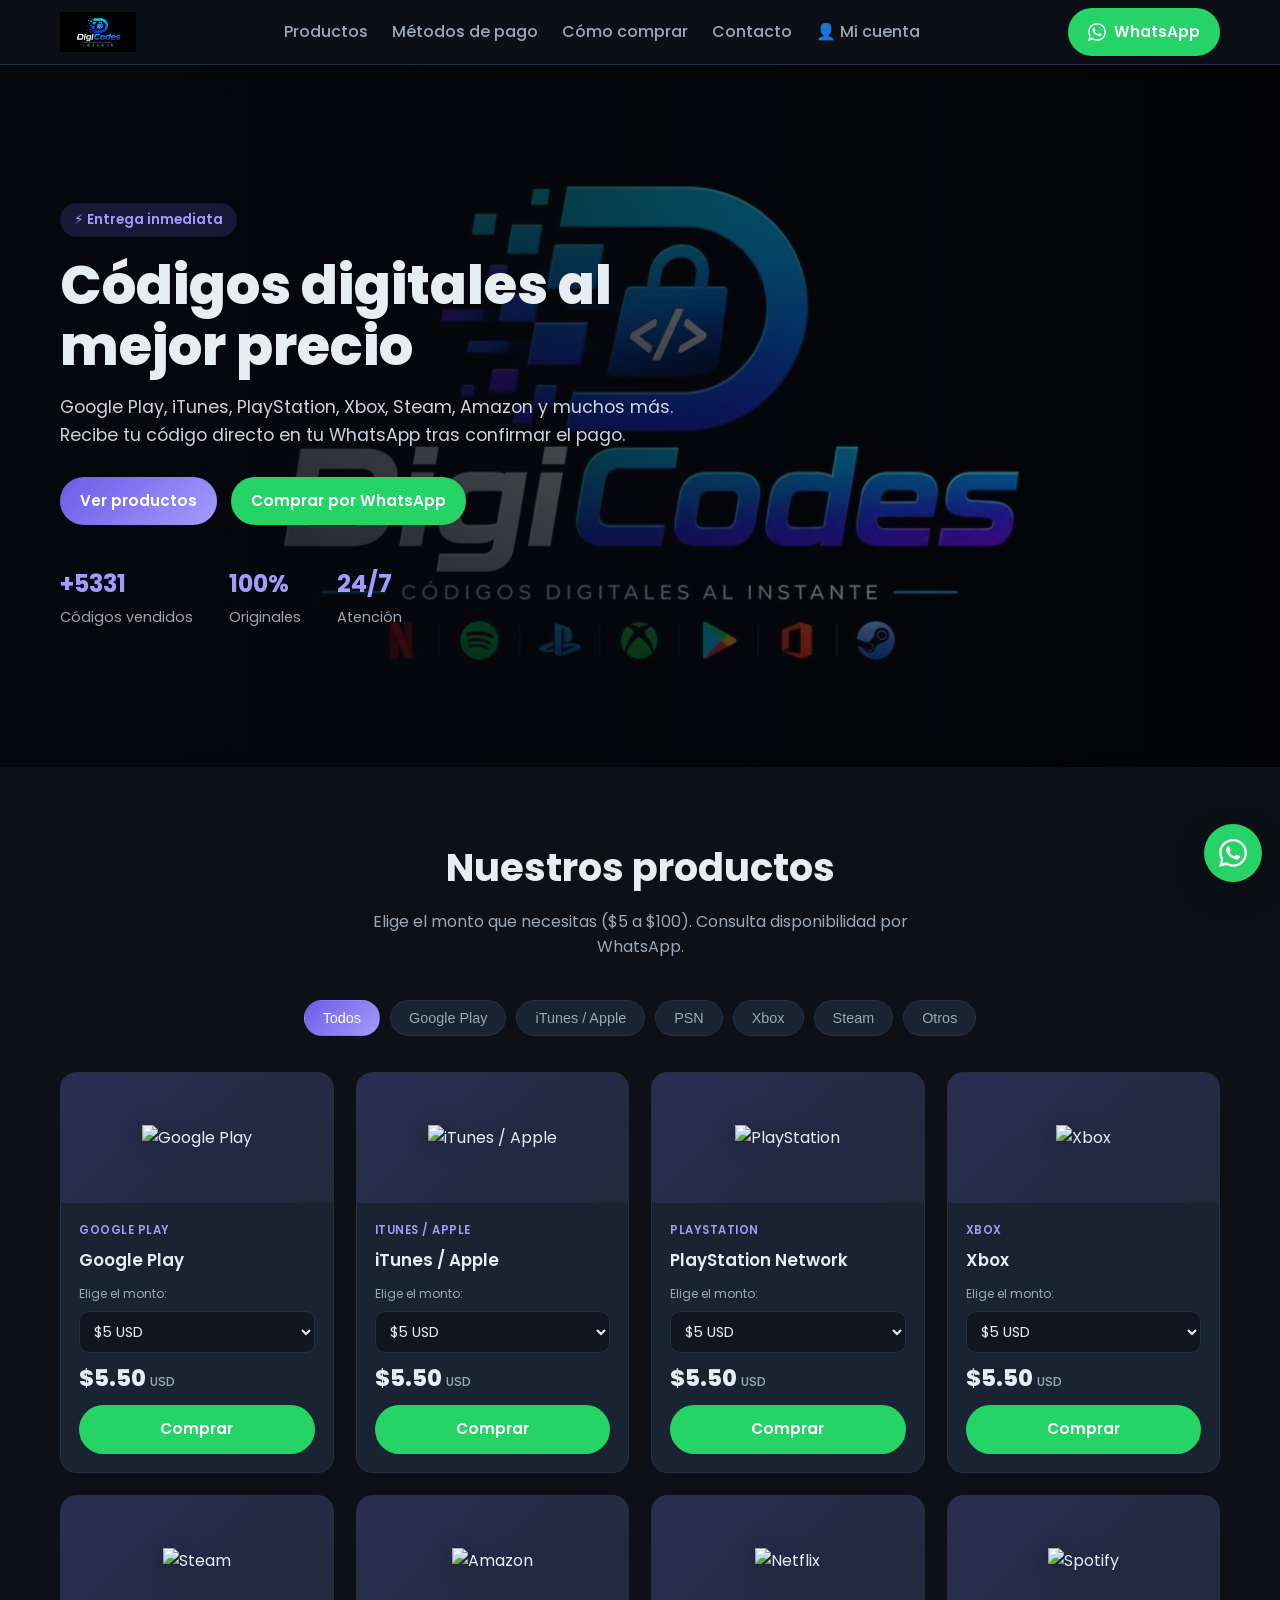
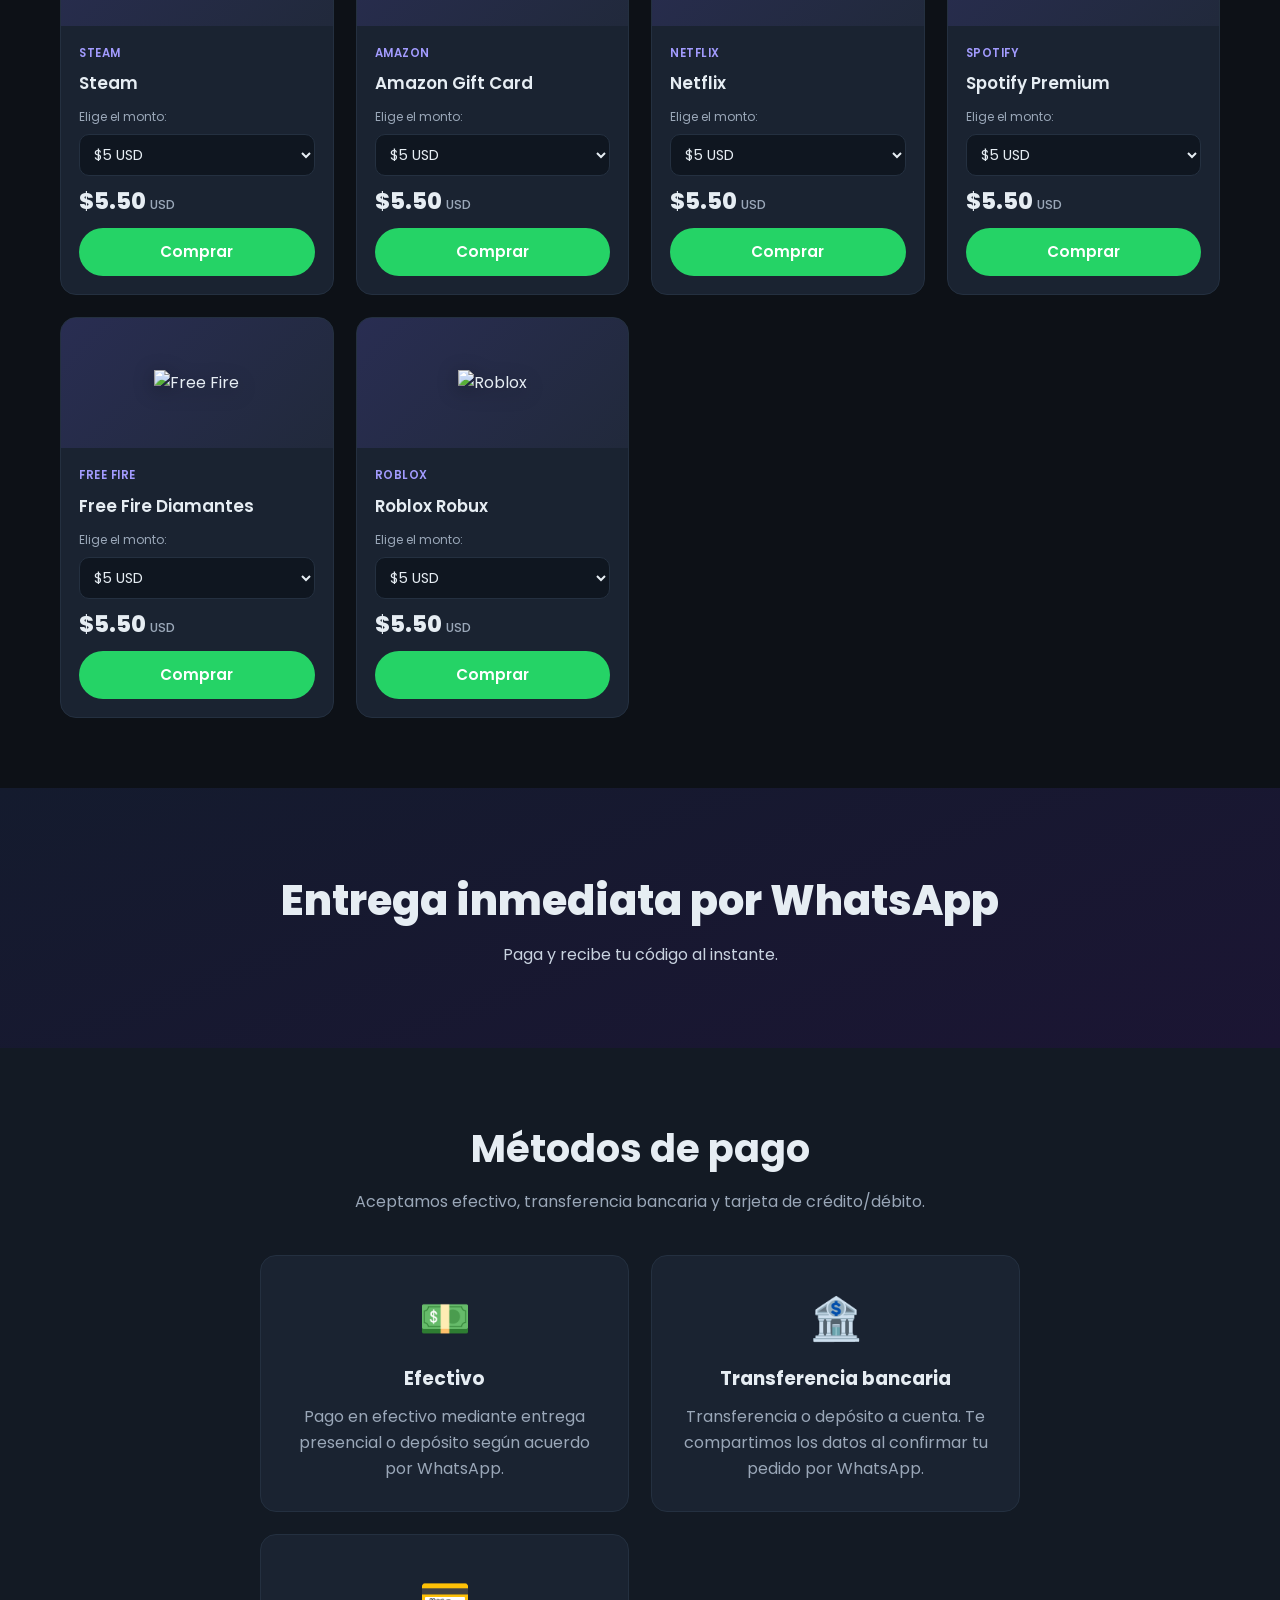
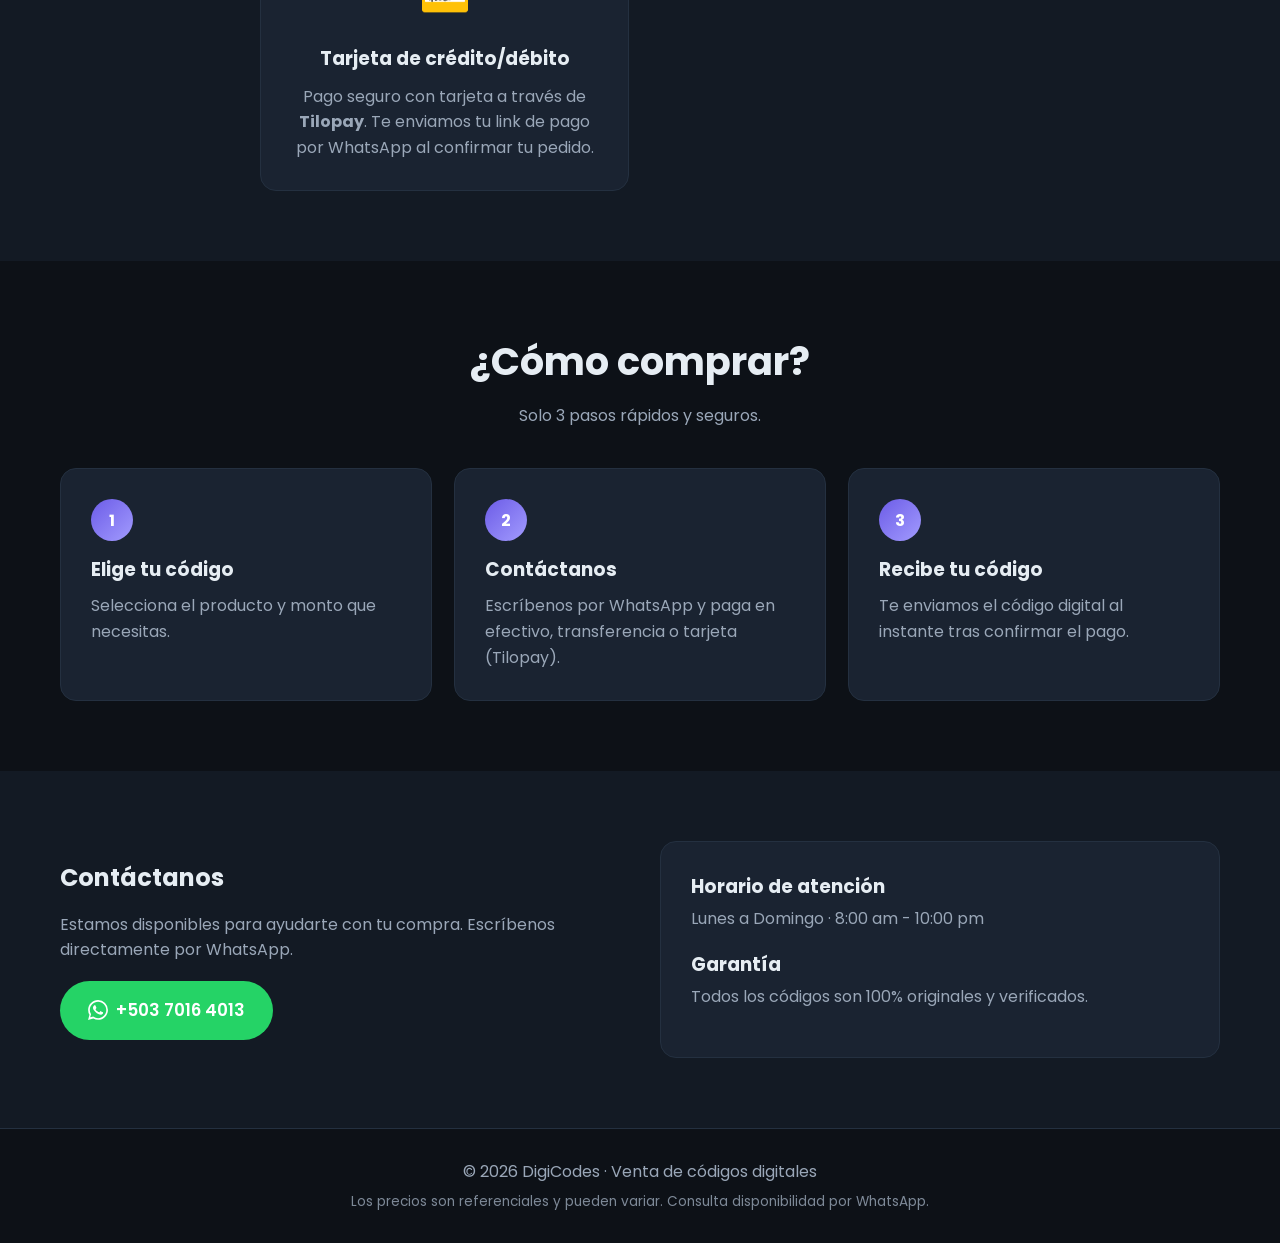
==== commit 5983c664: "Agregar método de pago Tarjeta (Tilopay) en el inicio" ====
--- a/index.html
+++ b/index.html
@@ -3,7 +3,7 @@
 <head>
   <meta charset="UTF-8">
   <meta name="viewport" content="width=device-width, initial-scale=1.0">
-  <meta name="description" content="Venta de códigos digitales: Google Play, iTunes, PSN, Xbox, Steam, Amazon y más. Pago en efectivo y transferencia. Entrega rápida por WhatsApp.">
+  <meta name="description" content="Venta de códigos digitales: Google Play, iTunes, PSN, Xbox, Steam, Amazon y más. Pago en efectivo, transferencia y tarjeta (Tilopay). Entrega rápida por WhatsApp.">
   <title>DigiCodes | Venta de Códigos Digitales</title>
   <link rel="icon" href="logo.png.jpg">
   <link rel="preconnect" href="https://fonts.googleapis.com">
@@ -86,7 +86,7 @@
     <div class="container">
       <div class="section__head" data-reveal>
         <h2>Métodos de pago</h2>
-        <p>Aceptamos únicamente efectivo y transferencia bancaria.</p>
+        <p>Aceptamos efectivo, transferencia bancaria y tarjeta de crédito/débito.</p>
       </div>
       <div class="pay-grid">
         <div class="pay-card" data-reveal>
@@ -98,6 +98,11 @@
           <div class="pay-card__icon">🏦</div>
           <h3>Transferencia bancaria</h3>
           <p>Transferencia o depósito a cuenta. Te compartimos los datos al confirmar tu pedido por WhatsApp.</p>
+        </div>
+        <div class="pay-card" data-reveal>
+          <div class="pay-card__icon">💳</div>
+          <h3>Tarjeta de crédito/débito</h3>
+          <p>Pago seguro con tarjeta a través de <strong>Tilopay</strong>. Te enviamos tu link de pago por WhatsApp al confirmar tu pedido.</p>
         </div>
       </div>
     </div>
@@ -112,7 +117,7 @@
       </div>
       <div class="steps">
         <div class="step" data-reveal><span class="step__num">1</span><h3>Elige tu código</h3><p>Selecciona el producto y monto que necesitas.</p></div>
-        <div class="step" data-reveal><span class="step__num">2</span><h3>Contáctanos</h3><p>Escríbenos por WhatsApp y paga en efectivo o transferencia.</p></div>
+        <div class="step" data-reveal><span class="step__num">2</span><h3>Contáctanos</h3><p>Escríbenos por WhatsApp y paga en efectivo, transferencia o tarjeta (Tilopay).</p></div>
         <div class="step" data-reveal><span class="step__num">3</span><h3>Recibe tu código</h3><p>Te enviamos el código digital al instante tras confirmar el pago.</p></div>
       </div>
     </div>
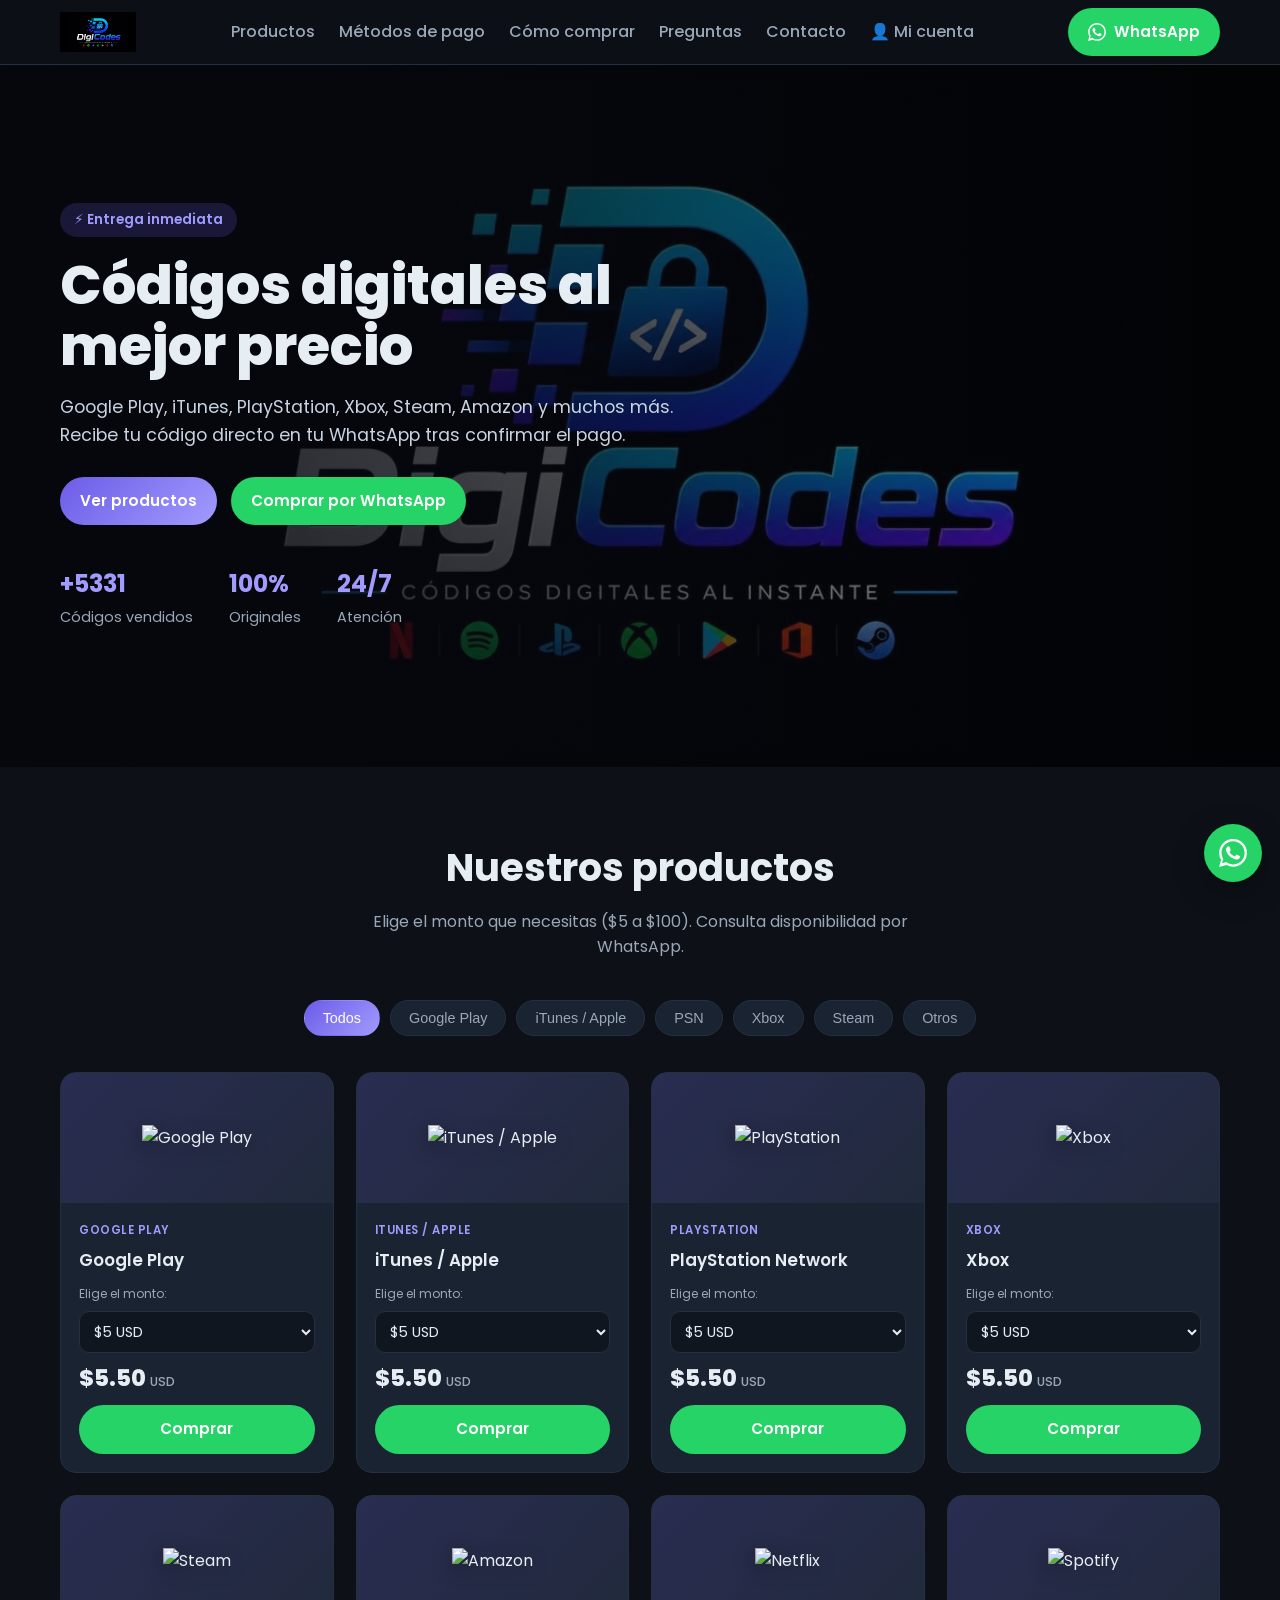
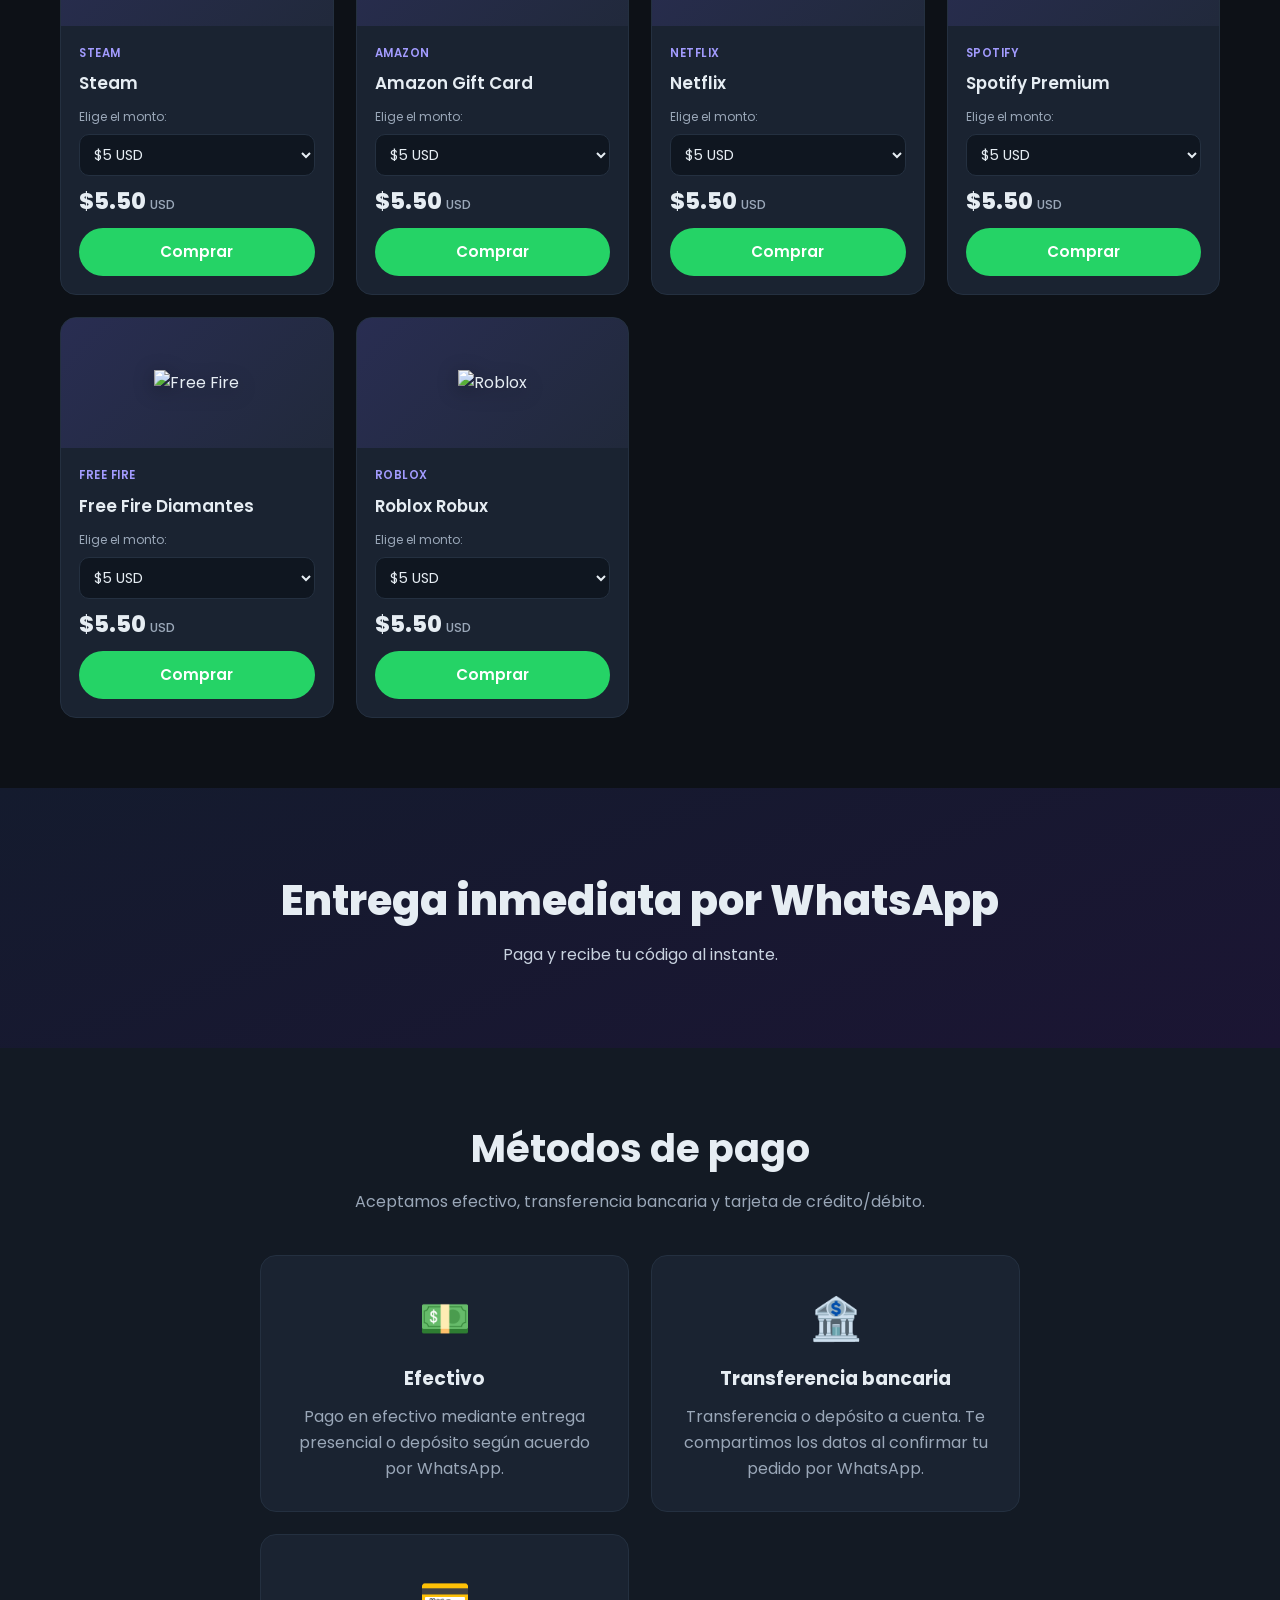
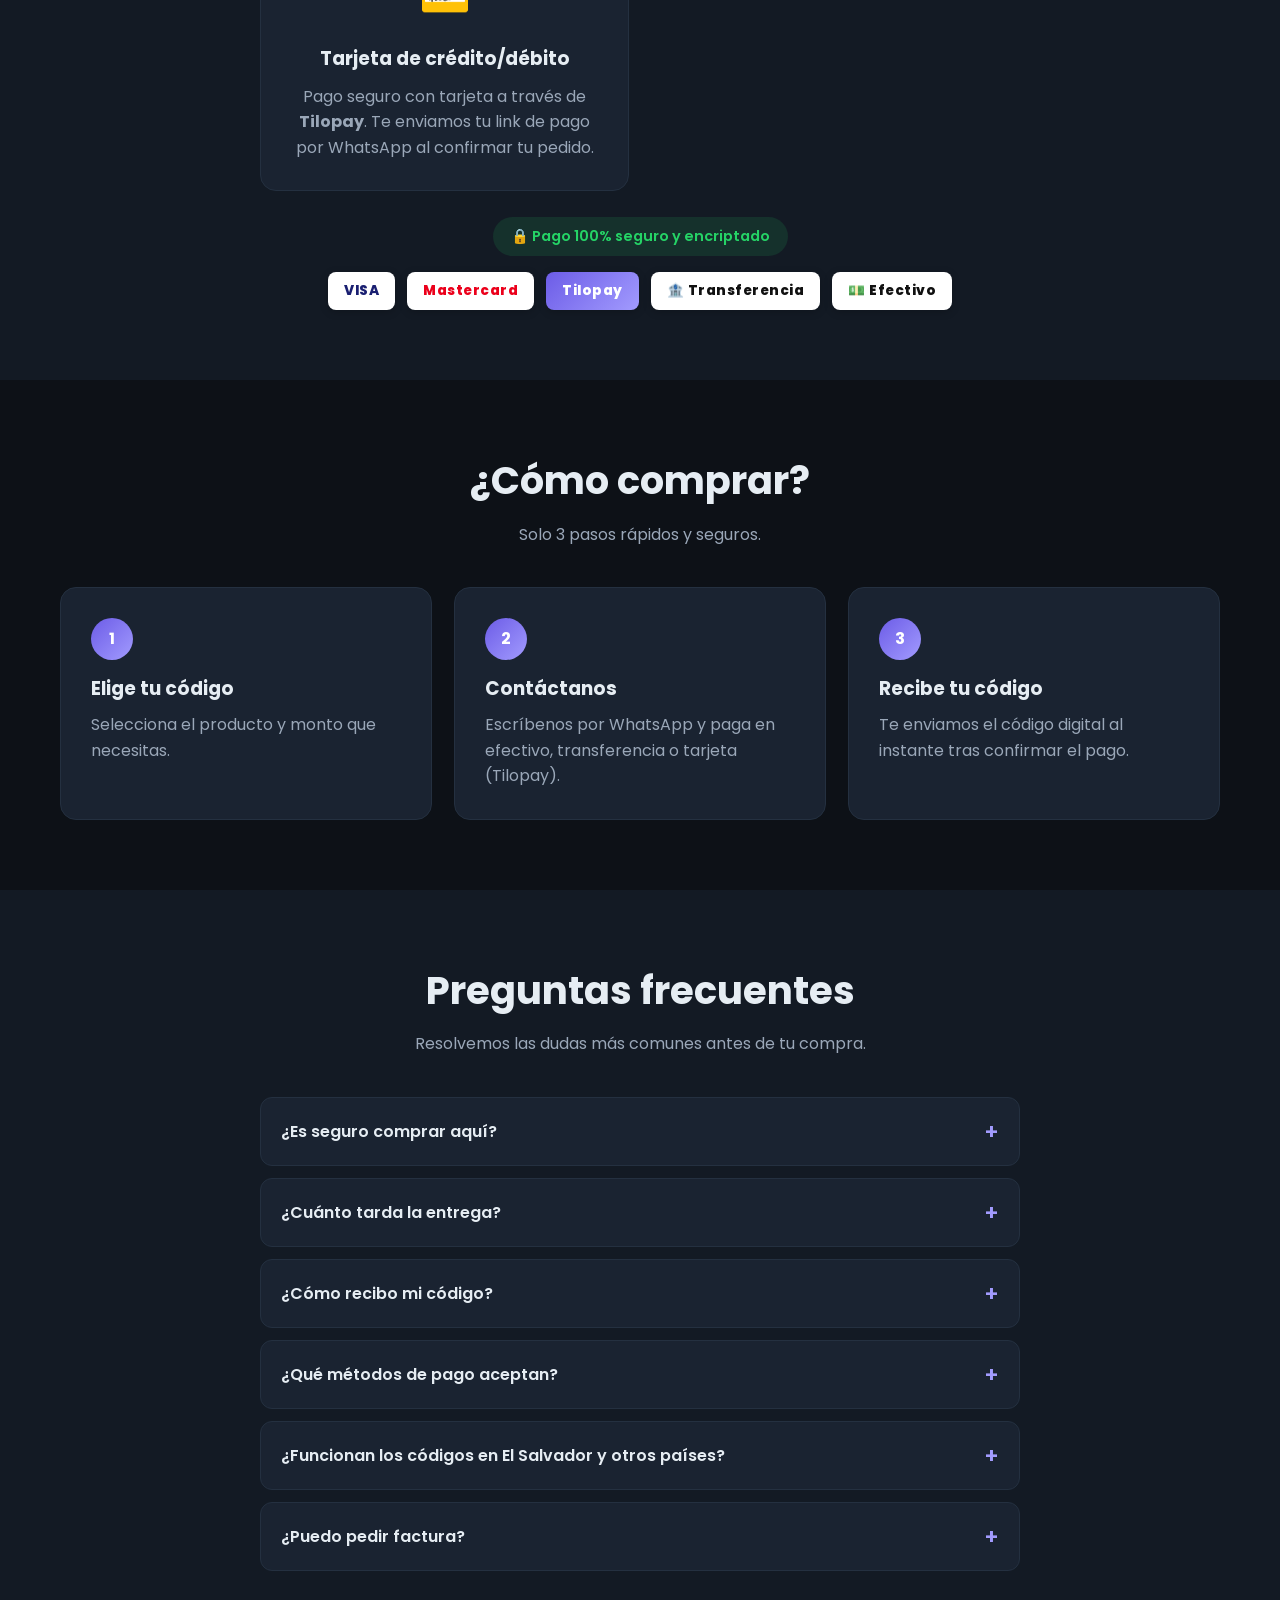
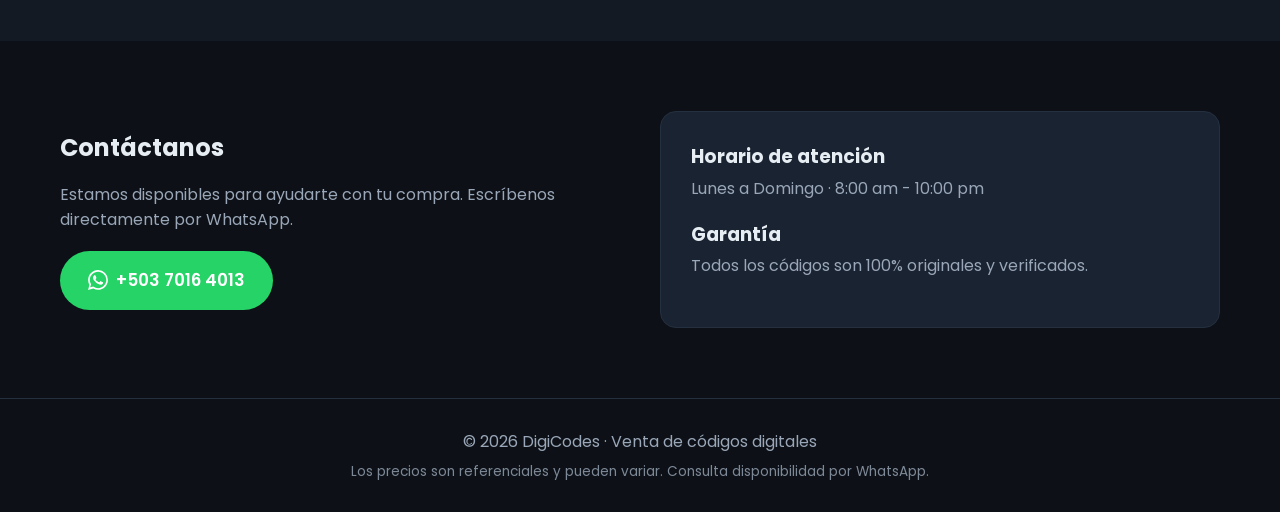
==== commit 098217b3: "Inicio: agregar logos de pago seguro y sección de Preguntas frecuentes (FAQ)" ====
--- a/index.html
+++ b/index.html
@@ -9,6 +9,25 @@
   <link rel="preconnect" href="https://fonts.googleapis.com">
   <link href="https://fonts.googleapis.com/css2?family=Poppins:wght@400;500;600;700;800&display=swap" rel="stylesheet">
   <link rel="stylesheet" href="styles.css">
+  <style>
+    /* Pago seguro */
+    .secure-pay{margin-top:26px;text-align:center}
+    .secure-pay__badge{display:inline-flex;align-items:center;gap:8px;background:rgba(37,211,102,.12);color:#25d366;padding:8px 18px;border-radius:999px;font-weight:600;font-size:.9rem;margin-bottom:16px}
+    .secure-pay__logos{display:flex;flex-wrap:wrap;gap:12px;justify-content:center;align-items:center}
+    .secure-pay__logos span{background:#fff;color:#111;font-weight:800;font-size:.85rem;padding:8px 16px;border-radius:8px;letter-spacing:.5px;box-shadow:0 2px 8px rgba(0,0,0,.2)}
+    .secure-pay__logos .visa{color:#1a1f71}
+    .secure-pay__logos .mc{color:#eb001b}
+    .secure-pay__logos .tilo{background:linear-gradient(135deg,#6c5ce7,#a29bfe);color:#fff}
+    /* FAQ */
+    .faq-list{max-width:760px;margin:0 auto;display:flex;flex-direction:column;gap:12px}
+    .faq-item{background:var(--card,#1a2331);border:1px solid var(--border,#243040);border-radius:12px;overflow:hidden}
+    .faq-q{width:100%;text-align:left;background:none;border:none;color:inherit;font-family:inherit;font-size:1rem;font-weight:600;padding:18px 20px;cursor:pointer;display:flex;justify-content:space-between;align-items:center;gap:12px}
+    .faq-q .plus{transition:.2s;font-size:1.3rem;color:#a29bfe}
+    .faq-item.open .plus{transform:rotate(45deg)}
+    .faq-a{max-height:0;overflow:hidden;transition:max-height .3s ease;color:#9aa7b8}
+    .faq-a p{padding:0 20px 18px}
+    .faq-item.open .faq-a{max-height:300px}
+  </style>
 </head>
 <body>
   <!-- Header -->
@@ -19,6 +38,7 @@
         <a href="#productos">Productos</a>
         <a href="#pagos">Métodos de pago</a>
         <a href="#como">Cómo comprar</a>
+        <a href="#faq">Preguntas</a>
         <a href="#contacto">Contacto</a>
         <a href="cuenta.html">👤 Mi cuenta</a>
       </nav>
@@ -105,6 +125,18 @@
           <p>Pago seguro con tarjeta a través de <strong>Tilopay</strong>. Te enviamos tu link de pago por WhatsApp al confirmar tu pedido.</p>
         </div>
       </div>
+
+      <!-- Pago seguro -->
+      <div class="secure-pay" data-reveal>
+        <div class="secure-pay__badge">🔒 Pago 100% seguro y encriptado</div>
+        <div class="secure-pay__logos">
+          <span class="visa">VISA</span>
+          <span class="mc">Mastercard</span>
+          <span class="tilo">Tilopay</span>
+          <span>🏦 Transferencia</span>
+          <span>💵 Efectivo</span>
+        </div>
+      </div>
     </div>
   </section>
 
@@ -123,8 +155,44 @@
     </div>
   </section>
 
+  <!-- Preguntas frecuentes -->
+  <section class="section section--alt" id="faq">
+    <div class="container">
+      <div class="section__head" data-reveal>
+        <h2>Preguntas frecuentes</h2>
+        <p>Resolvemos las dudas más comunes antes de tu compra.</p>
+      </div>
+      <div class="faq-list" data-reveal>
+        <div class="faq-item">
+          <button class="faq-q" onclick="this.parentElement.classList.toggle('open')">¿Es seguro comprar aquí? <span class="plus">+</span></button>
+          <div class="faq-a"><p>Sí. Todos nuestros códigos son 100% originales y verificados. Los pagos con tarjeta se procesan de forma segura y encriptada a través de <strong>Tilopay</strong>.</p></div>
+        </div>
+        <div class="faq-item">
+          <button class="faq-q" onclick="this.parentElement.classList.toggle('open')">¿Cuánto tarda la entrega? <span class="plus">+</span></button>
+          <div class="faq-a"><p>La entrega es inmediata. En cuanto confirmamos tu pago, te enviamos el código digital directo a tu WhatsApp, normalmente en pocos minutos.</p></div>
+        </div>
+        <div class="faq-item">
+          <button class="faq-q" onclick="this.parentElement.classList.toggle('open')">¿Cómo recibo mi código? <span class="plus">+</span></button>
+          <div class="faq-a"><p>Te lo enviamos por WhatsApp y también queda registrado en tu cuenta. Puedes ver tu factura entrando a <a href="cuenta.html">Mi cuenta</a>.</p></div>
+        </div>
+        <div class="faq-item">
+          <button class="faq-q" onclick="this.parentElement.classList.toggle('open')">¿Qué métodos de pago aceptan? <span class="plus">+</span></button>
+          <div class="faq-a"><p>Aceptamos efectivo, transferencia bancaria y tarjeta de crédito/débito (Visa y Mastercard) mediante Tilopay.</p></div>
+        </div>
+        <div class="faq-item">
+          <button class="faq-q" onclick="this.parentElement.classList.toggle('open')">¿Funcionan los códigos en El Salvador y otros países? <span class="plus">+</span></button>
+          <div class="faq-a"><p>Sí. Manejamos códigos para distintas regiones. Solo escríbenos por WhatsApp e indícanos tu país para darte el código correcto.</p></div>
+        </div>
+        <div class="faq-item">
+          <button class="faq-q" onclick="this.parentElement.classList.toggle('open')">¿Puedo pedir factura? <span class="plus">+</span></button>
+          <div class="faq-a"><p>¡Claro! Cada compra genera una factura que puedes ver y descargar en PDF desde tu cuenta.</p></div>
+        </div>
+      </div>
+    </div>
+  </section>
+
   <!-- Contacto -->
-  <section class="section section--alt" id="contacto">
+  <section class="section" id="contacto">
     <div class="container contacto">
       <div data-reveal>
         <h2>Contáctanos</h2>
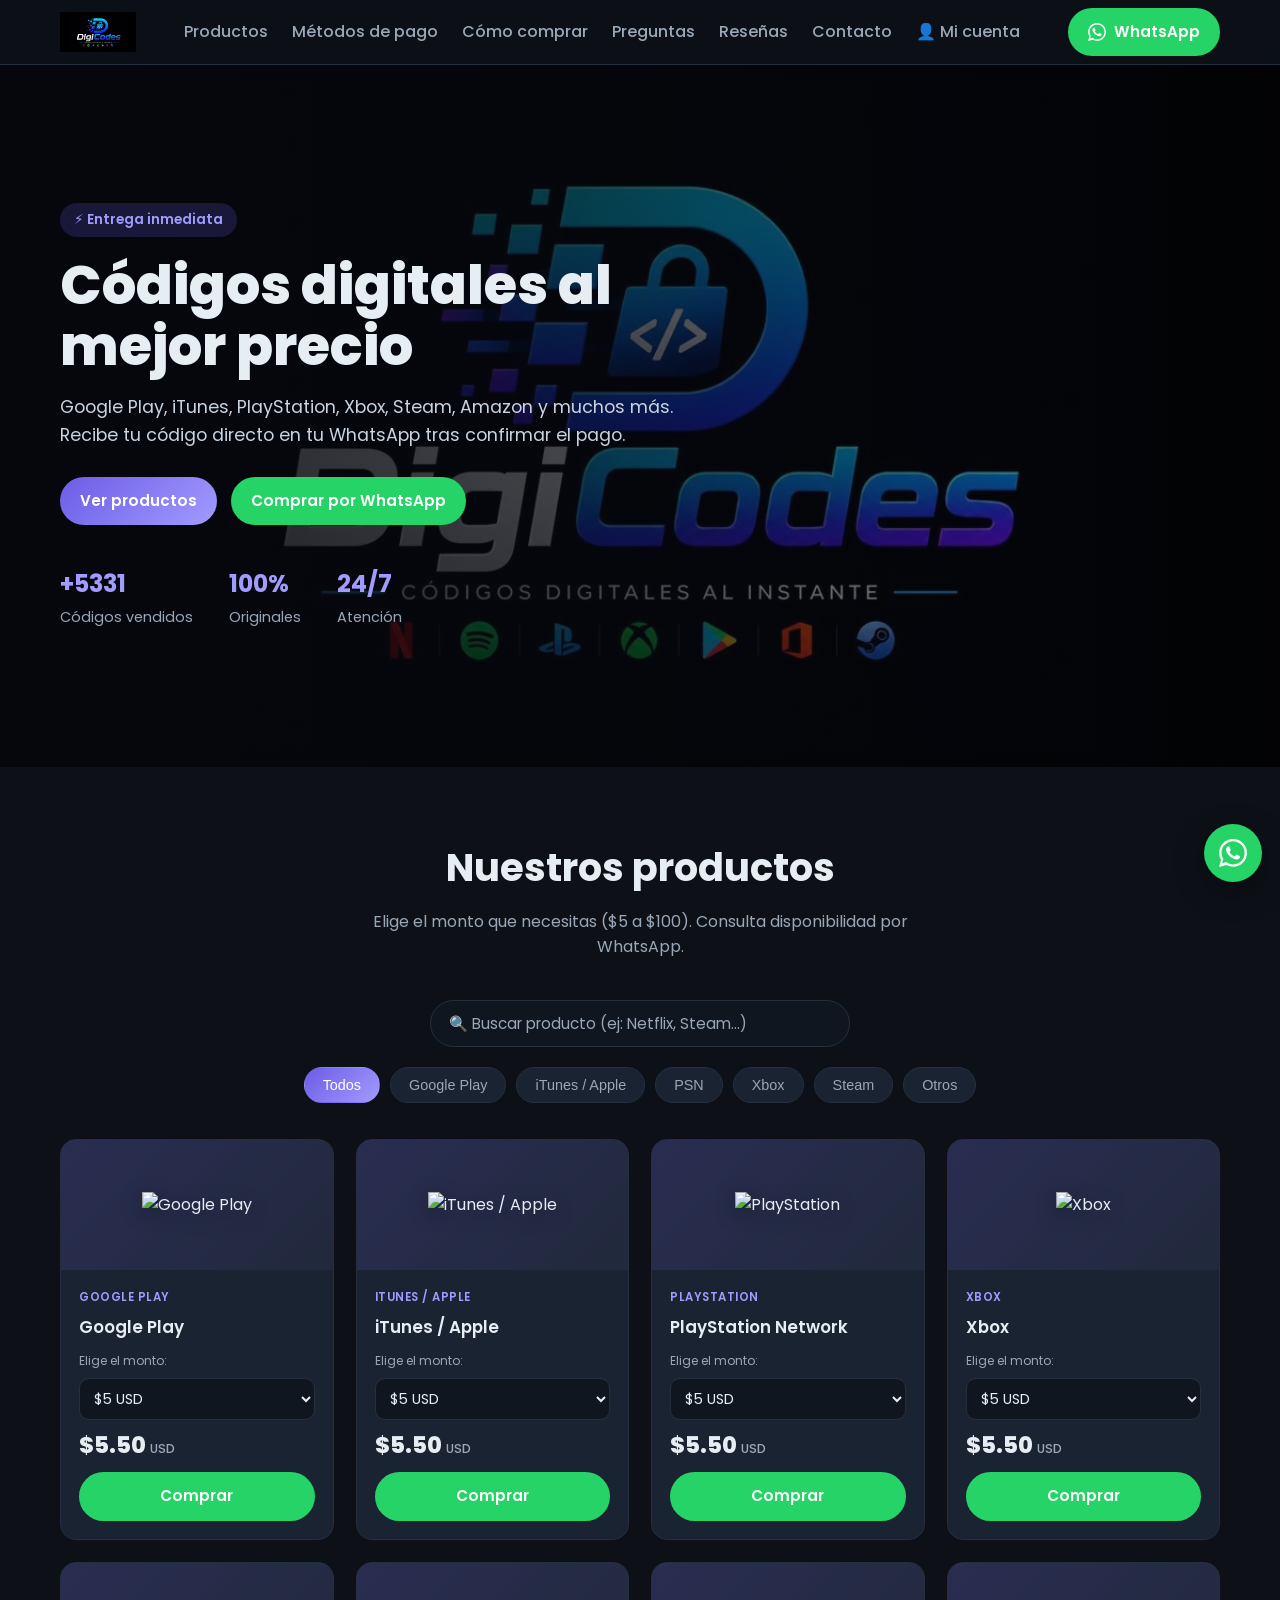
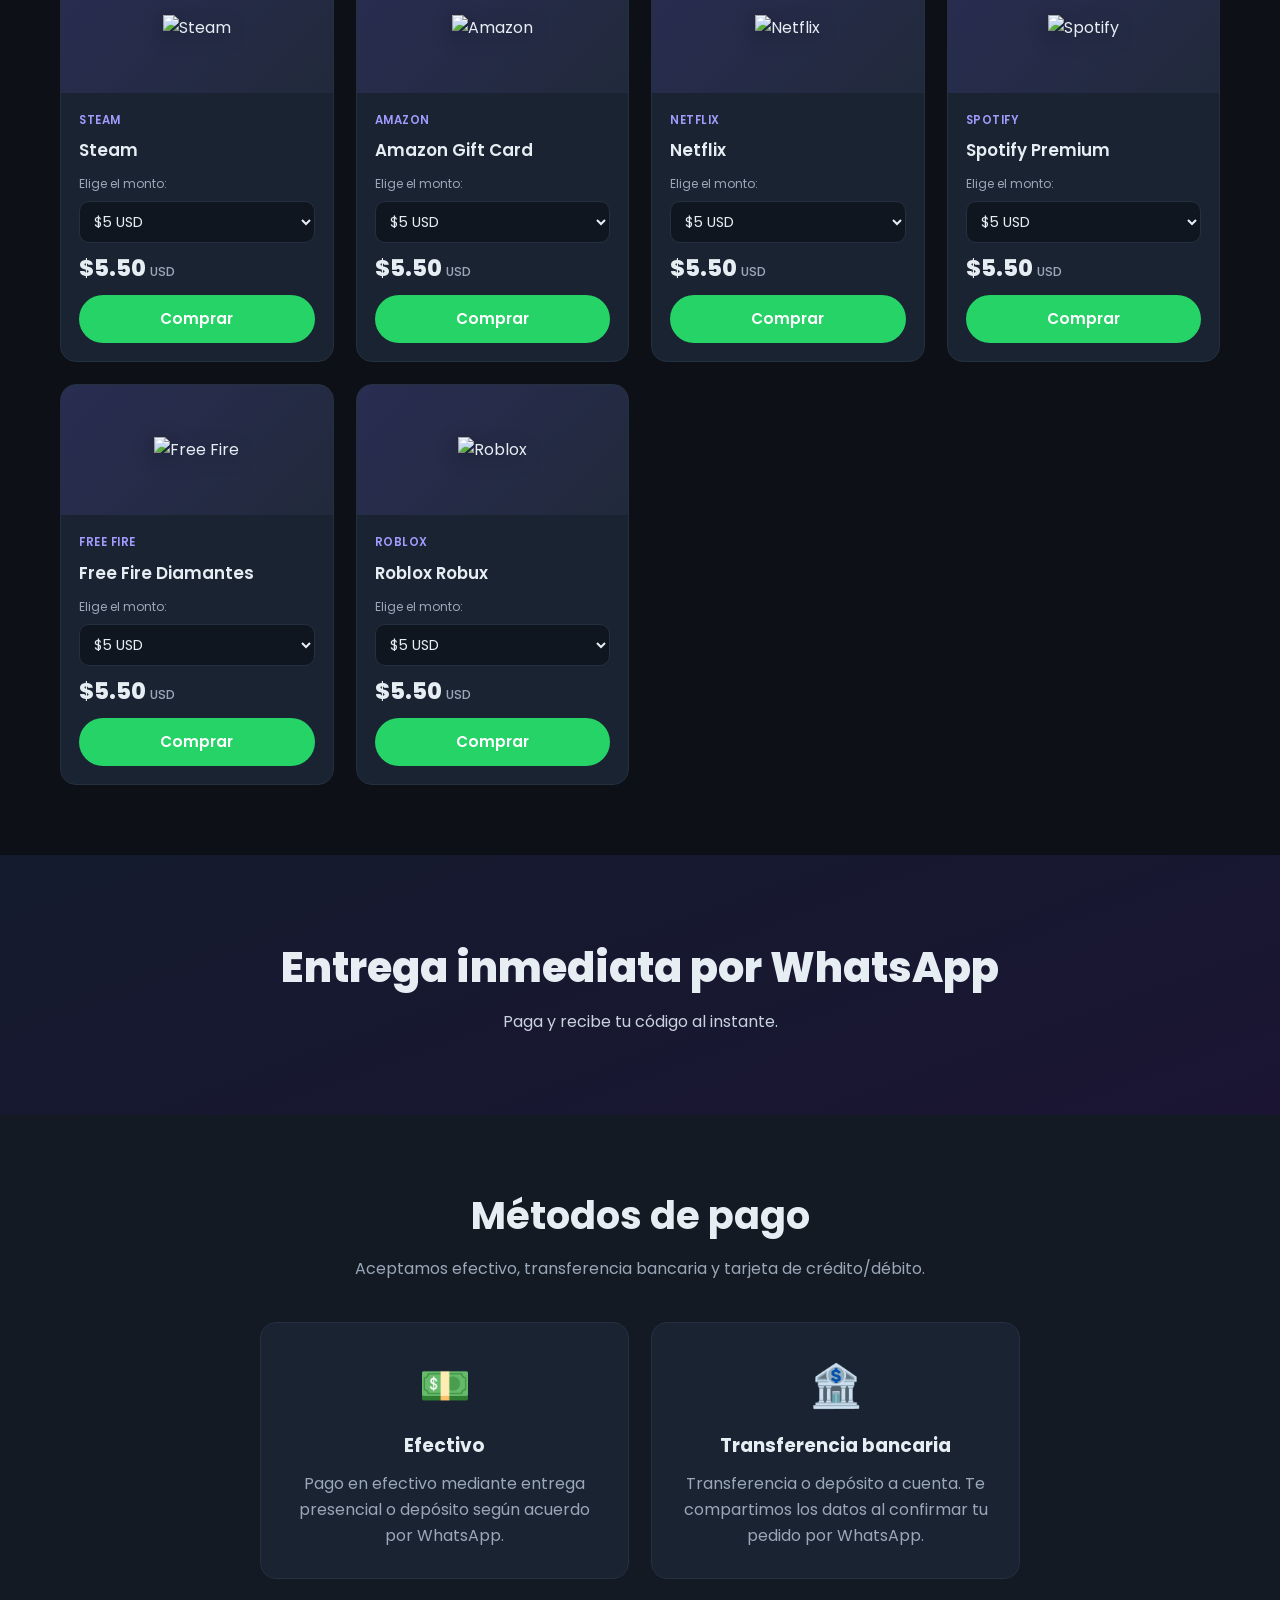
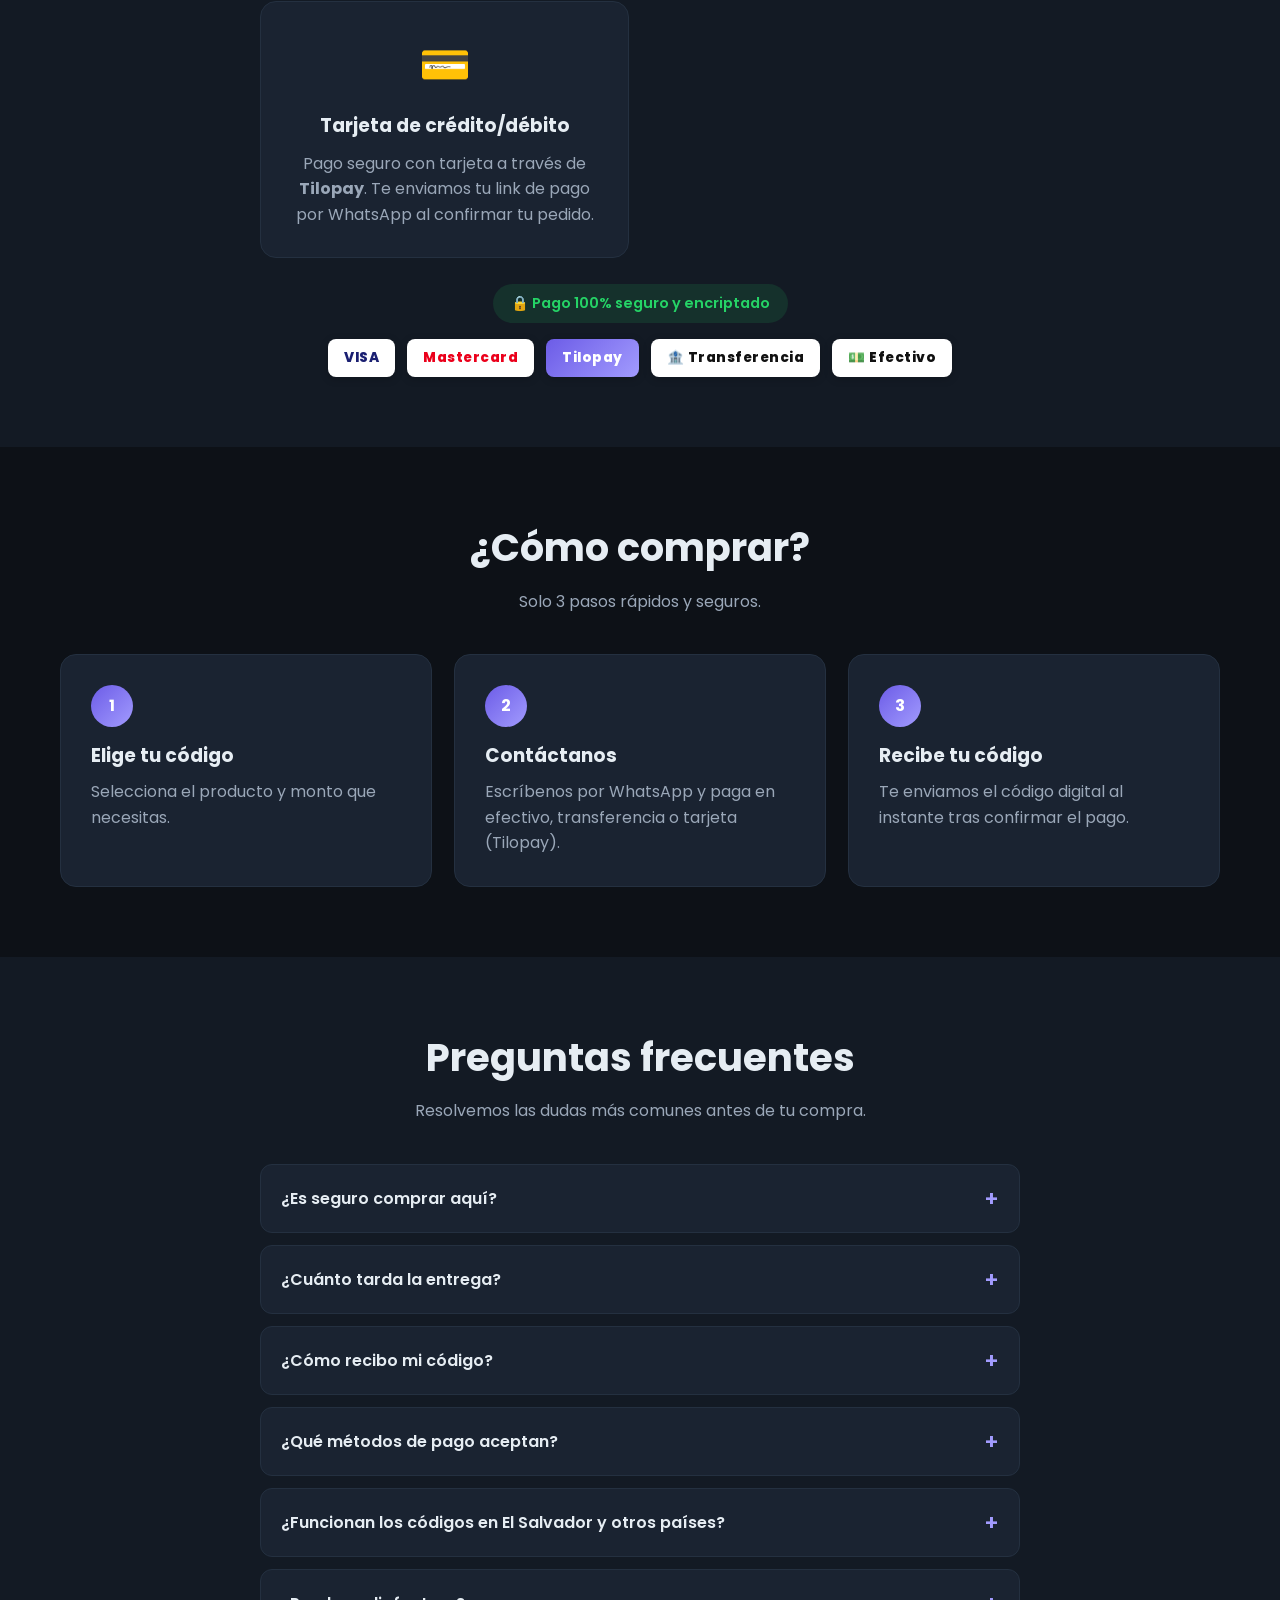
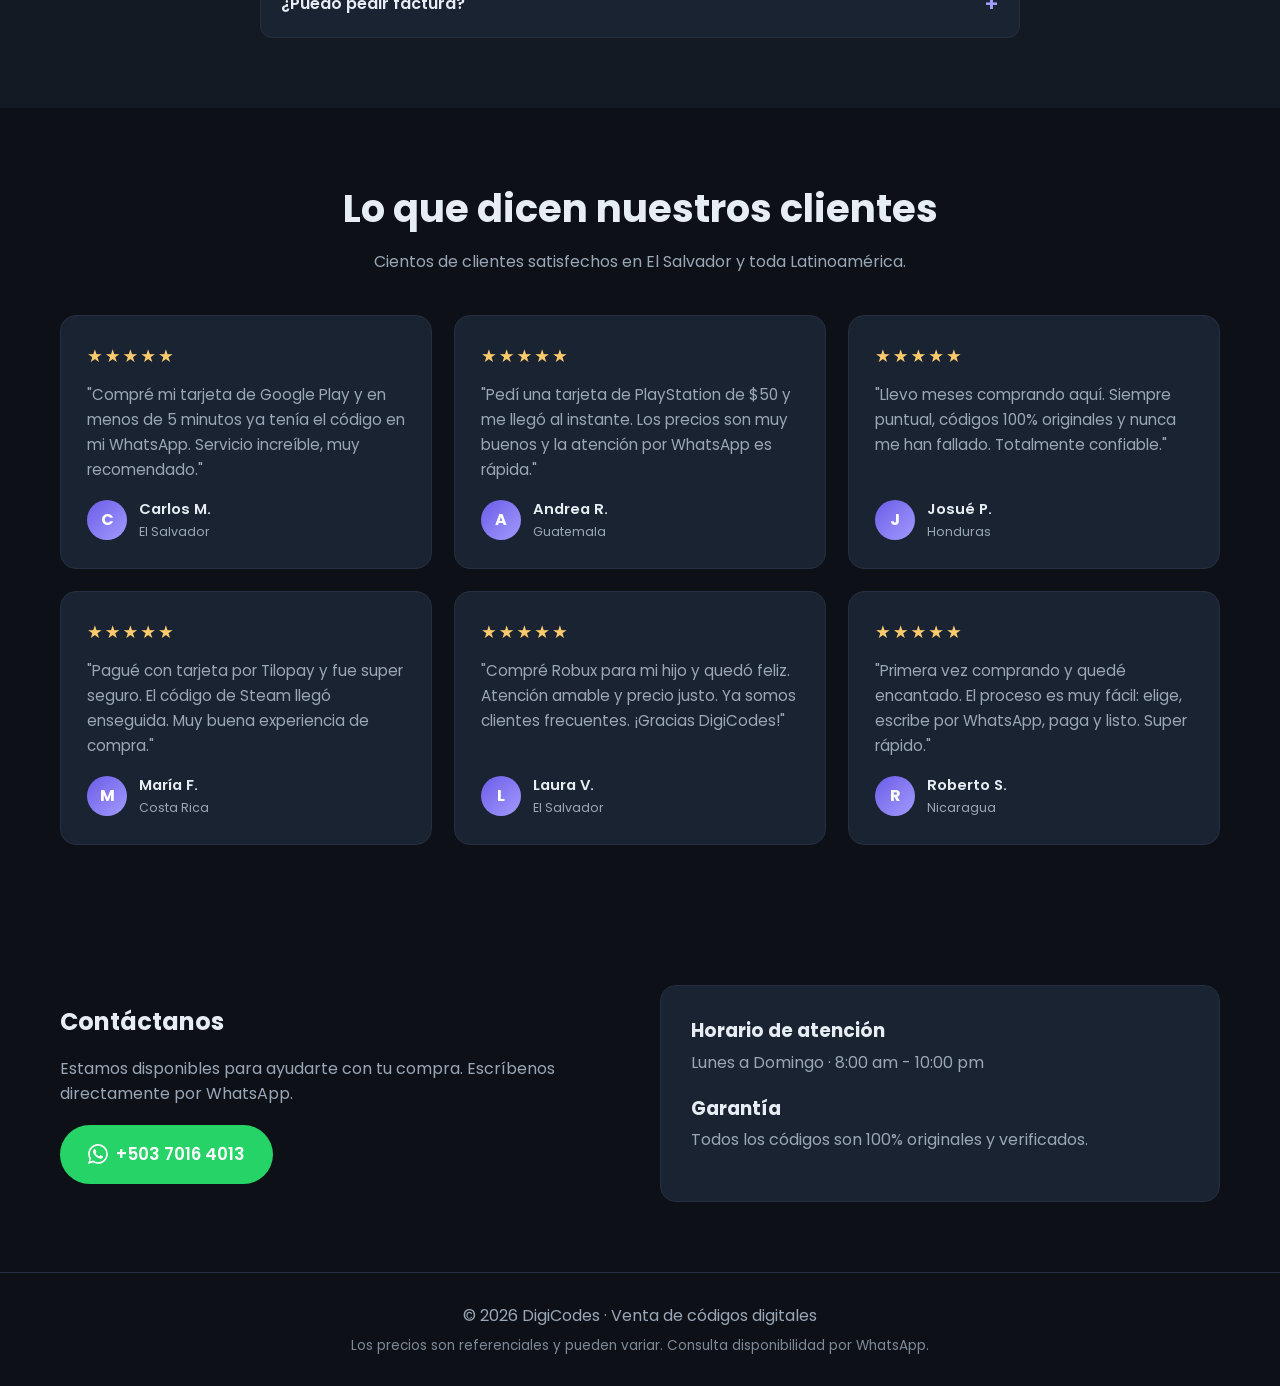
==== commit 22512ba4: "feat: add reviews section, product search, sales stats, and clean /cuenta URL" ====
--- a/index.html
+++ b/index.html
@@ -39,8 +39,9 @@
         <a href="#pagos">Métodos de pago</a>
         <a href="#como">Cómo comprar</a>
         <a href="#faq">Preguntas</a>
+        <a href="#resenas">Reseñas</a>
         <a href="#contacto">Contacto</a>
-        <a href="cuenta.html">👤 Mi cuenta</a>
+        <a href="/cuenta">👤 Mi cuenta</a>
       </nav>
       <a class="btn btn--wa header__wa" href="https://wa.me/50370164013" target="_blank" rel="noopener">
         <svg viewBox="0 0 24 24" width="18" height="18" fill="currentColor"><path d="M.057 24l1.687-6.163a11.867 11.867 0 01-1.587-5.946C.16 5.335 5.495 0 12.05 0a11.82 11.82 0 018.413 3.488 11.824 11.824 0 013.48 8.414c-.003 6.557-5.338 11.892-11.893 11.892a11.9 11.9 0 01-5.688-1.448L.057 24zm6.597-3.807c1.676.995 3.276 1.591 5.392 1.592 5.448 0 9.886-4.434 9.889-9.885.002-5.462-4.415-9.89-9.881-9.892-5.452 0-9.887 4.434-9.889 9.884a9.87 9.87 0 001.51 5.26l-.999 3.648 3.738-.981zm11.387-5.464c-.074-.124-.272-.198-.57-.347-.297-.149-1.758-.868-2.031-.967-.272-.099-.47-.149-.669.149-.198.297-.768.967-.941 1.165-.173.198-.347.223-.644.074-.297-.149-1.255-.462-2.39-1.475-.883-.788-1.48-1.761-1.653-2.059-.173-.297-.018-.458.13-.606.134-.133.297-.347.446-.521.151-.172.2-.296.3-.495.099-.198.05-.372-.025-.521-.075-.148-.669-1.611-.916-2.206-.242-.579-.487-.501-.669-.51l-.57-.01c-.198 0-.52.074-.792.372s-1.04 1.016-1.04 2.479 1.065 2.876 1.213 3.074c.149.198 2.095 3.2 5.076 4.487.709.306 1.263.489 1.694.626.712.226 1.36.194 1.872.118.571-.085 1.758-.719 2.006-1.413.248-.695.248-1.29.173-1.414z"/></svg>
@@ -79,6 +80,11 @@
         <p>Elige el monto que necesitas ($5 a $100). Consulta disponibilidad por WhatsApp.</p>
       </div>
 
+      <!-- Buscador de productos -->
+      <div class="search-box" data-reveal>
+        <input type="search" id="productSearch" placeholder="🔍 Buscar producto (ej: Netflix, Steam…)" autocomplete="off">
+      </div>
+
       <div class="filters" id="filters" data-reveal>
         <button class="chip active" data-filter="all">Todos</button>
         <button class="chip" data-filter="google">Google Play</button>
@@ -90,6 +96,11 @@
       </div>
 
       <div class="grid" id="productsGrid"><!-- Productos generados por JS --></div>
+      <!-- Mensaje sin resultados (visible cuando la búsqueda no encuentra nada) -->
+      <div class="no-results" id="noResults">
+        <p>😕 No encontramos ese producto.</p>
+        <a class="btn btn--wa" href="https://wa.me/50370164013?text=Hola,%20busco%20un%20c%C3%B3digo%20digital%20que%20no%20veo%20en%20el%20sitio" target="_blank" rel="noopener">Escríbenos por WhatsApp y te ayudamos</a>
+      </div>
     </div>
   </section>
 
@@ -173,7 +184,7 @@
         </div>
         <div class="faq-item">
           <button class="faq-q" onclick="this.parentElement.classList.toggle('open')">¿Cómo recibo mi código? <span class="plus">+</span></button>
-          <div class="faq-a"><p>Te lo enviamos por WhatsApp y también queda registrado en tu cuenta. Puedes ver tu factura entrando a <a href="cuenta.html">Mi cuenta</a>.</p></div>
+          <div class="faq-a"><p>Te lo enviamos por WhatsApp y también queda registrado en tu cuenta. Puedes ver tu factura entrando a <a href="/cuenta">Mi cuenta</a>.</p></div>
         </div>
         <div class="faq-item">
           <button class="faq-q" onclick="this.parentElement.classList.toggle('open')">¿Qué métodos de pago aceptan? <span class="plus">+</span></button>
@@ -185,8 +196,100 @@
         </div>
         <div class="faq-item">
           <button class="faq-q" onclick="this.parentElement.classList.toggle('open')">¿Puedo pedir factura? <span class="plus">+</span></button>
-          <div class="faq-a"><p>¡Claro! Cada compra genera una factura que puedes ver y descargar en PDF desde tu cuenta.</p></div>
-        </div>
+          <div class="faq-a"><p>¡Claro! Cada compra genera una factura que puedes ver y descargar en PDF desde <a href="/cuenta">tu cuenta</a>.</p></div>
+        </div>
+      </div>
+    </div>
+  </section>
+
+  <!-- Reseñas de clientes -->
+  <section class="section" id="resenas">
+    <div class="container">
+      <div class="section__head" data-reveal>
+        <h2>Lo que dicen nuestros clientes</h2>
+        <p>Cientos de clientes satisfechos en El Salvador y toda Latinoamérica.</p>
+      </div>
+      <!-- ✏️ PARA EDITAR RESEÑAS: cambia el nombre, comentario y la letra del avatar debajo -->
+      <div class="reviews-grid" id="reviewsGrid" data-reveal>
+
+        <!-- Reseña 1 -->
+        <div class="review-card">
+          <div class="review-card__stars">★★★★★</div>
+          <p class="review-card__comment">"Compré mi tarjeta de Google Play y en menos de 5 minutos ya tenía el código en mi WhatsApp. Servicio increíble, muy recomendado."</p>
+          <div class="review-card__author">
+            <div class="review-card__avatar">C</div>
+            <div>
+              <div class="review-card__name">Carlos M.</div>
+              <div class="review-card__date">El Salvador</div>
+            </div>
+          </div>
+        </div>
+
+        <!-- Reseña 2 -->
+        <div class="review-card">
+          <div class="review-card__stars">★★★★★</div>
+          <p class="review-card__comment">"Pedí una tarjeta de PlayStation de $50 y me llegó al instante. Los precios son muy buenos y la atención por WhatsApp es rápida."</p>
+          <div class="review-card__author">
+            <div class="review-card__avatar">A</div>
+            <div>
+              <div class="review-card__name">Andrea R.</div>
+              <div class="review-card__date">Guatemala</div>
+            </div>
+          </div>
+        </div>
+
+        <!-- Reseña 3 -->
+        <div class="review-card">
+          <div class="review-card__stars">★★★★★</div>
+          <p class="review-card__comment">"Llevo meses comprando aquí. Siempre puntual, códigos 100% originales y nunca me han fallado. Totalmente confiable."</p>
+          <div class="review-card__author">
+            <div class="review-card__avatar">J</div>
+            <div>
+              <div class="review-card__name">Josué P.</div>
+              <div class="review-card__date">Honduras</div>
+            </div>
+          </div>
+        </div>
+
+        <!-- Reseña 4 -->
+        <div class="review-card">
+          <div class="review-card__stars">★★★★★</div>
+          <p class="review-card__comment">"Pagué con tarjeta por Tilopay y fue super seguro. El código de Steam llegó enseguida. Muy buena experiencia de compra."</p>
+          <div class="review-card__author">
+            <div class="review-card__avatar">M</div>
+            <div>
+              <div class="review-card__name">María F.</div>
+              <div class="review-card__date">Costa Rica</div>
+            </div>
+          </div>
+        </div>
+
+        <!-- Reseña 5 -->
+        <div class="review-card">
+          <div class="review-card__stars">★★★★★</div>
+          <p class="review-card__comment">"Compré Robux para mi hijo y quedó feliz. Atención amable y precio justo. Ya somos clientes frecuentes. ¡Gracias DigiCodes!"</p>
+          <div class="review-card__author">
+            <div class="review-card__avatar">L</div>
+            <div>
+              <div class="review-card__name">Laura V.</div>
+              <div class="review-card__date">El Salvador</div>
+            </div>
+          </div>
+        </div>
+
+        <!-- Reseña 6 -->
+        <div class="review-card">
+          <div class="review-card__stars">★★★★★</div>
+          <p class="review-card__comment">"Primera vez comprando y quedé encantado. El proceso es muy fácil: elige, escribe por WhatsApp, paga y listo. Super rápido."</p>
+          <div class="review-card__author">
+            <div class="review-card__avatar">R</div>
+            <div>
+              <div class="review-card__name">Roberto S.</div>
+              <div class="review-card__date">Nicaragua</div>
+            </div>
+          </div>
+        </div>
+
       </div>
     </div>
   </section>
--- a/styles.css
+++ b/styles.css
@@ -113,6 +113,24 @@
 .contacto__box h3{margin-bottom:4px}
 .contacto__box p{margin-bottom:18px}
 
+/* Buscador de productos */
+.search-box{display:flex;justify-content:center;margin-bottom:20px}
+.search-box input{max-width:420px;width:100%;padding:11px 18px;border-radius:999px;border:1px solid var(--border);background:#0f1620;color:var(--text);font-family:inherit;font-size:.95rem;outline:none;transition:.2s border-color}
+.search-box input:focus{border-color:var(--primary-2)}
+.search-box input::placeholder{color:var(--muted)}
+.no-results{text-align:center;padding:40px 20px;color:var(--muted);display:none}
+.no-results p{margin-bottom:14px}
+
+/* Reseñas */
+.reviews-grid{display:grid;grid-template-columns:repeat(auto-fill,minmax(280px,1fr));gap:22px}
+.review-card{background:var(--card);border:1px solid var(--border);border-radius:var(--radius);padding:26px;display:flex;flex-direction:column;gap:12px}
+.review-card__stars{color:#fdcb6e;font-size:1.1rem;letter-spacing:2px}
+.review-card__comment{color:var(--muted);font-size:.95rem;line-height:1.65;flex:1}
+.review-card__author{display:flex;align-items:center;gap:12px;margin-top:4px}
+.review-card__avatar{width:40px;height:40px;border-radius:50%;background:linear-gradient(135deg,var(--primary),var(--primary-2));display:flex;align-items:center;justify-content:center;font-weight:700;font-size:1rem;color:#fff;flex-shrink:0}
+.review-card__name{font-weight:600;font-size:.92rem}
+.review-card__date{font-size:.78rem;color:var(--muted)}
+
 /* Footer */
 .footer{border-top:1px solid var(--border);padding:30px 0;background:var(--bg)}
 .footer__inner{text-align:center;color:var(--muted)}
